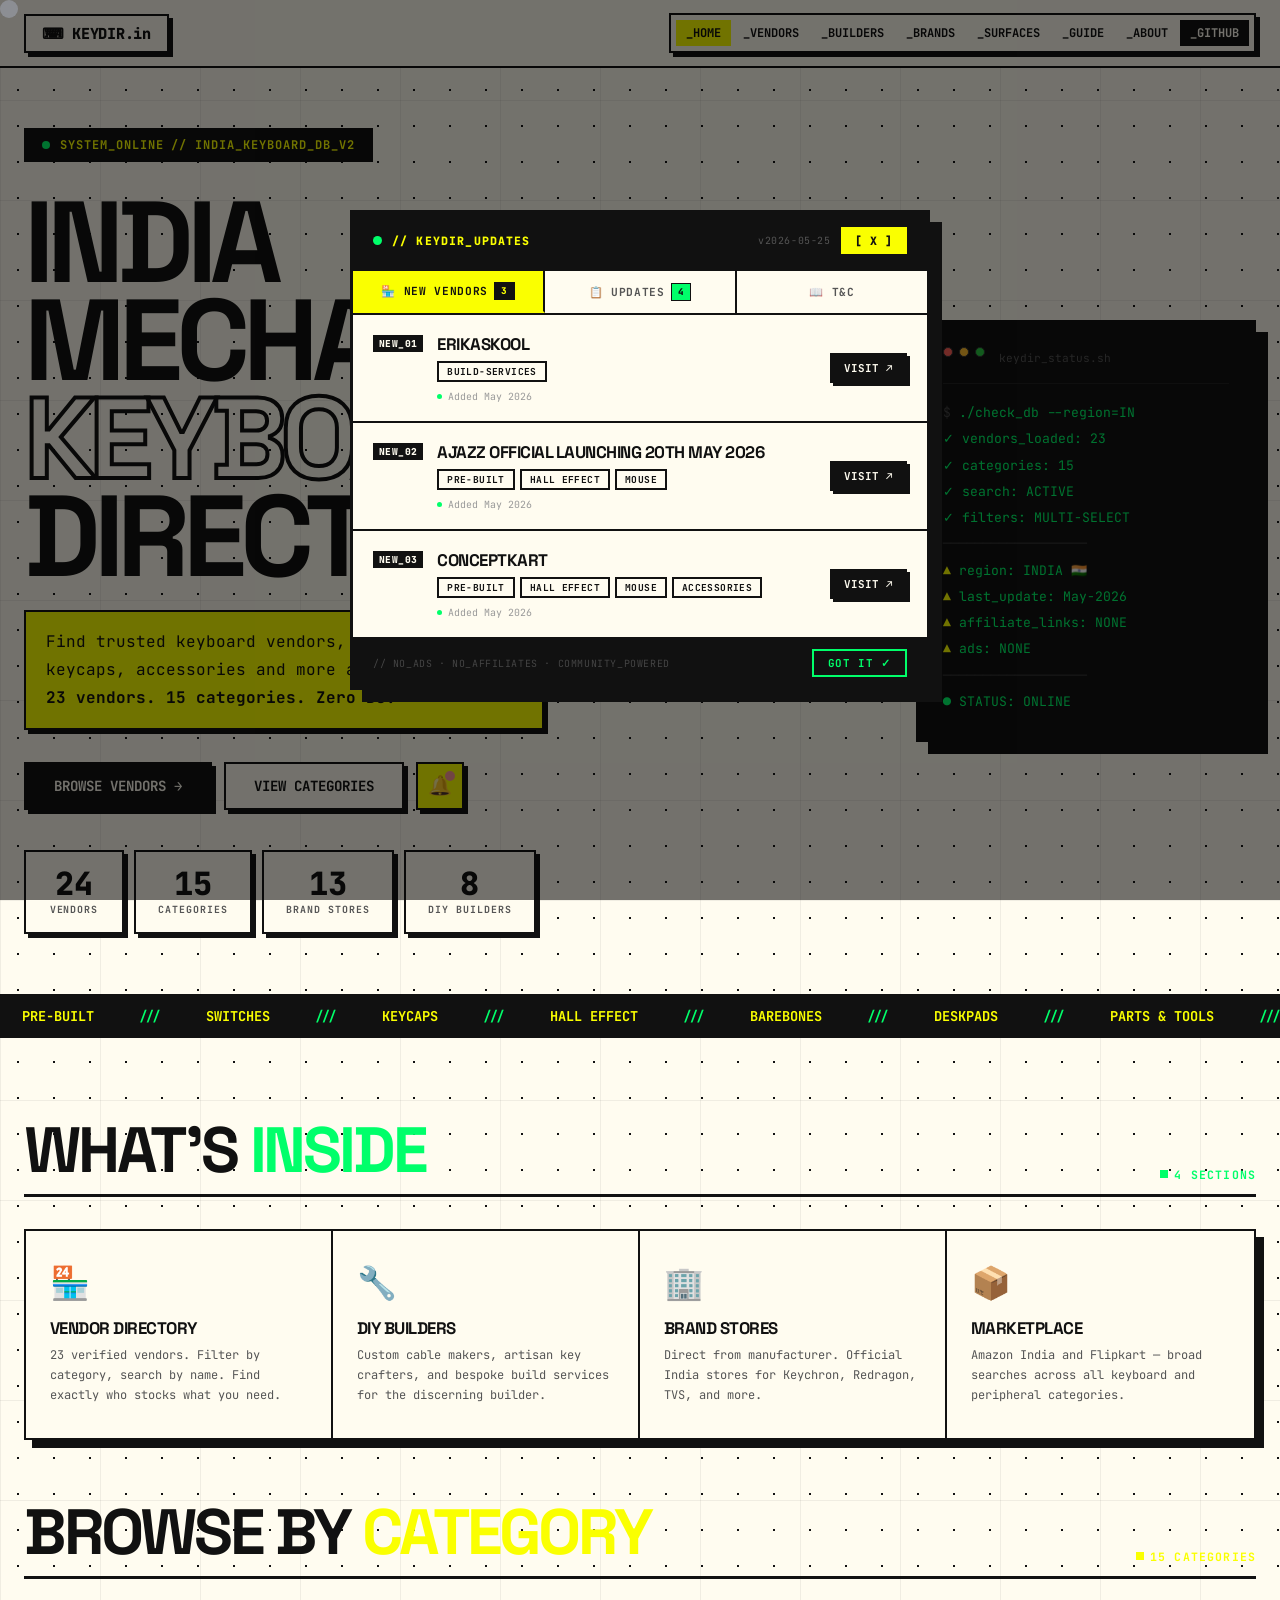
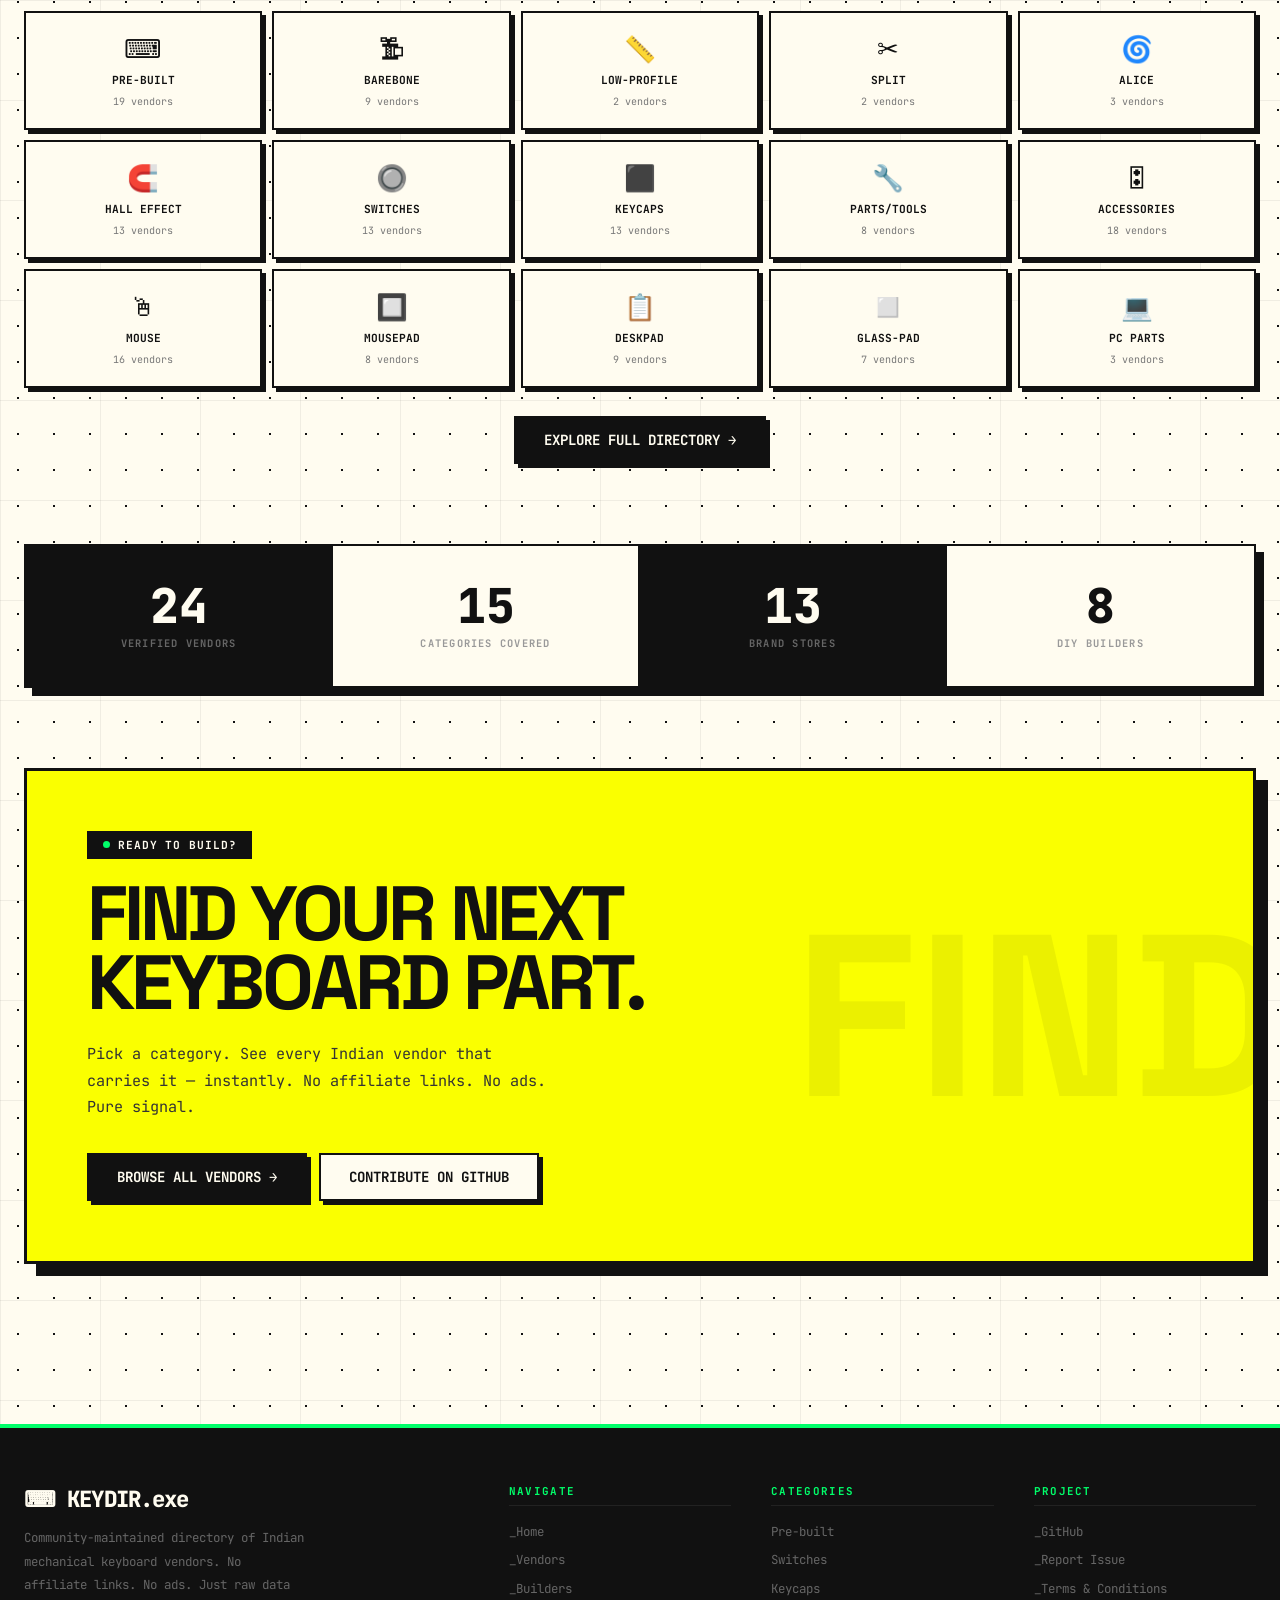
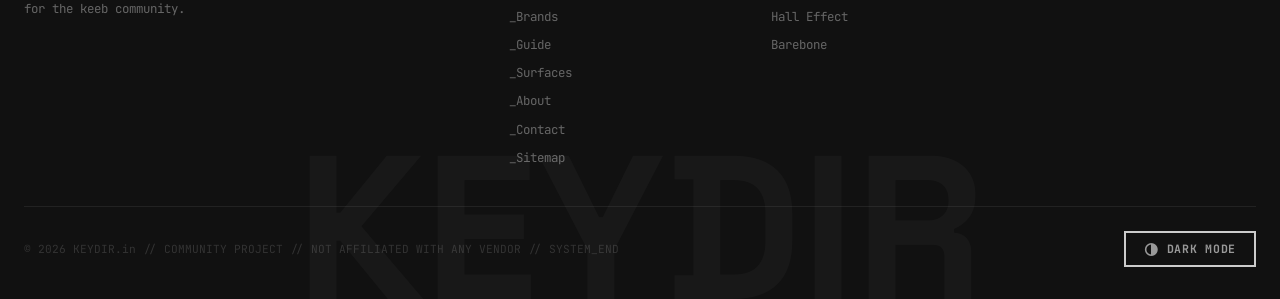
==== index.html @ d7a2a8a7 "CSS FIXES | CONTACT PAGE" ====
<head>

  <!-- Basic Setup -->
  <meta charset="UTF-8">
  <meta name="viewport" content="width=device-width, initial-scale=1.0">

  <title>KEYDIR.in — India Mechanical Keyboard Directory</title>

  <!-- Umami Analytics | popup message-->
  <script defer src="https://cloud.umami.is/script.js" data-website-id="35caf6d4-f14b-4b28-9f07-600b6910a4d3"></script>
  <script src="/assets/js/keydir-popup.js" defer></script>

  <!-- SEO Optimization -->
  <meta name="description"
    content="India’s mechanical keyboard directory. Discover keyboard vendors, custom builders, switches, keycaps, accessories, and group buys across India. Fast. Raw. Community-powered.">

  <meta name="robots" content="index, follow, max-image-preview:large">

  <link rel="canonical" href="https://keydir.in/">

  <!-- Geo Targeting (helps India relevance slightly) -->
  <meta name="geo.region" content="IN">
  <meta name="geo.placename" content="India">

  <!-- Theme color -->
  <meta name="theme-color" content="#000000">

  <!-- Favicon / Branding -->
  <link rel="icon" type="image/png" sizes="32x32" href="/assets/img/favicon-32.png">
  <link rel="icon" type="image/png" sizes="192x192" href="/assets/img/favicon-192.png">
  <link rel="icon" type="image/png" sizes="512x512" href="/assets/img/favicon-512.png">
  <link rel="apple-touch-icon" href="/assets/img/favicon-512.png">

  <!-- Open Graph (Discord / WhatsApp / Reddit embed preview) -->
  <meta property="og:title" content="KEYDIR.in — India Mechanical Keyboard Directory">
  <meta property="og:description"
    content="Discover keyboard vendors, custom builders, switches, keycaps, accessories, and group buys across India.">
  <meta property="og:url" content="https://keydir.in/">
  <meta property="og:type" content="website">
  <meta property="og:site_name" content="KEYDIR.in">
  <meta property="og:locale" content="en_IN">

  <meta property="og:image" content="https://keydir.in/assets/img/Banner.png">
  <meta property="og:image:width" content="1200">
  <meta property="og:image:height" content="630">
  <meta property="og:image:type" content="image/png">
  <meta property="og:image:alt" content="KEYDIR.in — India Mechanical Keyboard Directory Banner">

  <!-- Twitter Large Preview -->
  <meta name="twitter:card" content="summary_large_image">
  <meta name="twitter:title" content="KEYDIR.in — India Mechanical Keyboard Directory">
  <meta name="twitter:description"
    content="Find mechanical keyboard vendors, switches, keycaps, accessories, and builders across India.">
  <meta name="twitter:image" content="https://keydir.in/assets/img/Banner.png">

  <!-- Performance hint -->
  <link rel="preconnect" href="https://fonts.googleapis.com">
  <link rel="preconnect" href="https://fonts.gstatic.com" crossorigin>

  <!-- Organization Schema (Google branding) -->
  <script type="application/ld+json">
{
 "@context": "https://schema.org",
 "@type": "Organization",
 "name": "KEYDIR.in",
 "url": "https://keydir.in",
 "logo": "https://keydir.in/assets/img/favicon-512.png",
 "sameAs": []
}
</script>

  <!-- Website Schema (adds sitelinks search eligibility later) -->
  <script type="application/ld+json">
{
 "@context": "https://schema.org",
 "@type": "WebSite",
 "name": "KEYDIR.in",
 "url": "https://keydir.in",
 "potentialAction": {
   "@type": "SearchAction",
   "target": "https://keydir.in/vendors.html?q={search_term_string}",
   "query-input": "required name=search_term_string"
 }
}
</script>

  <link rel="stylesheet" href="/assets/css/style.css">
  <script src="/assets/js/theme.js"></script>
  <style>
    /* ── Home-specific ── */
    .hero-wrap {
      min-height: 100vh;
      display: flex;
      flex-direction: column;
      justify-content: center;
      padding: var(--nav-h) 24px 0;
      max-width: 1380px;
      margin: 0 auto;
    }

    .hero-grid {
      display: grid;
      grid-template-columns: 1fr 340px;
      align-items: center;
      gap: 60px;
      padding: 60px 0
    }

    .hero-eyebrow {
      display: inline-flex;
      align-items: center;
      gap: 10px;
      background: var(--border);
      color: var(--yellow);
      font-family: var(--f-m);
      font-size: .75rem;
      font-weight: 700;
      padding: 7px 16px;
      border: 2px solid var(--border);
      margin-bottom: 2rem;
      letter-spacing: .08em;
      text-transform: uppercase;
      animation: fade-up .6s ease both;
    }

    .hero-eyebrow .dot {
      width: 8px;
      height: 8px;
      background: var(--green);
      border-radius: 50%;
      flex-shrink: 0;
      animation: blink 1s step-end infinite
    }

    @keyframes fade-up {
      from {
        opacity: 0;
        transform: translateY(20px)
      }

      to {
        opacity: 1;
        transform: none
      }
    }

    .hero-title {
      font-family: var(--f-d);
      font-size: clamp(3.5rem, 9vw, 7.5rem);
      font-weight: 800;
      line-height: .85;
      letter-spacing: -.06em;
      text-transform: uppercase;
      margin-bottom: 1.5rem;
      animation: fade-up .65s .08s ease both;
    }

    .hero-title .outline {
      -webkit-text-stroke: 4px var(--text);
      color: transparent
    }

    .hero-sub {
      font-family: var(--f-m);
      font-size: 1rem;
      line-height: 1.75;
      background: var(--yellow);
      border: 2px solid var(--border);
      padding: 16px 20px;
      box-shadow: var(--sh);
      transform: rotate(.5deg);
      max-width: 520px;
      margin-bottom: 2rem;
      animation: fade-up .65s .16s ease both;
    }

    .hero-actions {
      display: flex;
      flex-wrap: wrap;
      gap: 12px;
      margin-bottom: 2.5rem;
      animation: fade-up .65s .22s ease both
    }

    .hero-stats {
      display: flex;
      gap: 10px;
      flex-wrap: wrap;
      animation: fade-up .65s .28s ease both
    }

    /* Terminal card */
    .terminal {
      background: var(--border);
      border: 3px solid var(--border);
      box-shadow: var(--sh-xl);
      padding: 24px;
      font-family: var(--f-m);
      font-size: .82rem;
      line-height: 2;
      color: var(--green);
    }

    .terminal .t-bar {
      display: flex;
      gap: 6px;
      margin-bottom: 16px;
      padding-bottom: 14px;
      border-bottom: 1px solid #222;
    }

    .terminal .t-dot {
      width: 10px;
      height: 10px;
      border-radius: 50%;
      border: 1px solid #333
    }

    .terminal .t-dot:nth-child(1) {
      background: #FF5F57
    }

    .terminal .t-dot:nth-child(2) {
      background: #FFBD2E
    }

    .terminal .t-dot:nth-child(3) {
      background: #28C840
    }

    .terminal .t-line {
      display: flex;
      gap: 8px
    }

    .terminal .t-prompt {
      color: #444
    }

    .terminal .t-ok {
      color: var(--green)
    }

    .terminal .t-dim {
      color: #333
    }

    .terminal .t-warn {
      color: var(--yellow)
    }

    /* Feature grid */
    .feat-grid {
      display: grid;
      grid-template-columns: repeat(4, 1fr);
      gap: 0;
      border: 2px solid var(--border);
      box-shadow: var(--sh-lg);
      background: var(--surface);
    }

    .feat-item {
      padding: 32px 24px;
      border-right: 2px solid var(--border);
      border-bottom: 2px solid var(--border);
      transition: all .12s;
      cursor: pointer;
      text-decoration: none;
      color: inherit;
      display: block;
    }

    .feat-item:nth-child(4n) {
      border-right: none
    }

    .feat-item:nth-last-child(-n+4) {
      border-bottom: none
    }

    .feat-item:hover {
      transform: translate(3px, 3px);
      box-shadow: -3px -3px 0 #111 inset
    }

    .feat-icon {
      font-size: 2rem;
      margin-bottom: 14px;
      display: block
    }

    .feat-name {
      font-family: var(--f-d);
      font-size: 1.05rem;
      font-weight: 800;
      text-transform: uppercase;
      letter-spacing: -.03em;
      margin-bottom: 6px
    }

    .feat-desc {
      font-family: var(--f-m);
      font-size: .75rem;
      color: var(--text-muted);
      line-height: 1.7
    }

    .feat-item:hover .feat-name {
      text-decoration: underline;
      text-underline-offset: 4px
    }

    /* Category preview */
    .cat-preview-grid {
      display: grid;
      grid-template-columns: repeat(5, 1fr);
      gap: 10px
    }

    .cat-prev-btn {
      background: var(--surface);
      border: 2px solid var(--border);
      padding: 20px 12px;
      box-shadow: var(--sh);
      display: flex;
      flex-direction: column;
      align-items: center;
      gap: 8px;
      text-align: center;
      text-decoration: none;
      color: var(--border);
      transition: all .12s;
    }

    .cat-prev-btn:hover {
      transform: translate(2px, 2px);
      box-shadow: 2px 2px 0 #111
    }

    .cat-prev-btn.yellow:hover {
      background: var(--yellow)
    }

    .cat-prev-btn.green:hover {
      background: var(--green)
    }

    .cat-prev-btn.blue:hover {
      background: var(--blue);
      color: #fff
    }

    .cat-prev-btn.pink:hover {
      background: var(--pink);
      color: #fff
    }

    .cat-prev-btn.orange:hover {
      background: var(--orange);
      color: #fff
    }

    .cat-prev-btn.cyan:hover {
      background: var(--cyan)
    }

    .cat-prev-btn.red:hover {
      background: var(--red);
      color: #fff
    }

    .cat-prev-btn.purple:hover {
      background: var(--purple);
      color: #fff
    }

    .cat-prev-btn.black:hover {
      background: var(--border);
      color: #fff
    }

    .cat-prev-btn.teal:hover {
      background: var(--teal);
      color: #fff
    }

    .cpb-icon {
      font-size: 1.6rem
    }

    .cpb-lbl {
      font-family: var(--f-m);
      font-size: .7rem;
      font-weight: 700;
      text-transform: uppercase
    }

    .cpb-count {
      font-family: var(--f-m);
      font-size: .63rem;
      color: #777
    }

    /* Stats section */
    .stats-row {
      display: grid;
      grid-template-columns: repeat(4, 1fr);
      gap: 0;
      border: 2px solid var(--border);
      box-shadow: var(--sh-lg)
    }

    .stat-item {
      padding: 36px 24px;
      border-right: 2px solid var(--border);
      background: var(--surface);
      text-align: center;
      color: var(--text);
    }

    .stat-item:last-child {
      border-right: none
    }

    .stat-item:nth-child(odd) {
      background: var(--dark-card-bg);
      color: var(--dark-card-text)
    }

    .stat-item:nth-child(odd) .stat-lbl {
      color: var(--dark-card-muted)
    }

    .stat-big {
      font-family: var(--f-m);
      font-size: 3rem;
      font-weight: 800;
      line-height: 1;
      display: block
    }

    .stat-lbl {
      font-family: var(--f-m);
      font-size: .65rem;
      font-weight: 700;
      letter-spacing: .12em;
      text-transform: uppercase;
      color: var(--text-dim);
      margin-top: 6px;
      display: block
    }

    /* CTA section */
    .cta-wrap {
      background: var(--cta-bg);
      border: 3px solid var(--border);
      color: var(--cta-text);
      box-shadow: var(--sh-xl);
      padding: 60px;
      position: relative;
      overflow: hidden;
    }

    .cta-wrap::before {
      content: 'FIND';
      position: absolute;
      right: -2rem;
      top: 50%;
      transform: translateY(-50%);
      font-family: var(--f-d);
      font-size: 18vw;
      font-weight: 800;
      color: rgba(0, 0, 0, .06);
      line-height: 1;
      pointer-events: none;
    }

    @media(max-width:1100px) {
      .feat-grid {
        grid-template-columns: repeat(2, 1fr)
      }

      .feat-item:nth-child(2n) {
        border-right: none
      }
    }

    @media(max-width:860px) {
      .hero-grid {
        grid-template-columns: 1fr;
        gap: 32px
      }

      .terminal {
        display: none
      }

      .stats-row {
        grid-template-columns: repeat(2, 1fr)
      }

      .stat-item:nth-child(2) {
        border-right: none
      }
    }

    @media(max-width:600px) {
      .cat-preview-grid {
        grid-template-columns: repeat(2, 1fr)
      }

      .feat-grid {
        grid-template-columns: 1fr
      }

      .feat-item:nth-child(n) {
        border-right: none
      }

      .hero-wrap {
        padding-left: 16px;
        padding-right: 16px
      }

      .hero-stats {
        gap: 8px
      }

      .stat-box {
        min-width: 80px;
        padding: 12px 14px
      }

      .cta-wrap {
        padding: 32px 20px
      }
    }
  </style>
</head>

<body>
  <div id="cursor"></div>
  <div id="prog"></div>

  <nav class="navbar">
    <a href="/" class="nav-logo">⌨ KEYDIR.in</a>
    <div class="nav-links">
      <a href="/" class="active">_Home</a>
      <a href="/vendors/">_Vendors</a>
      <a href="/builders/">_Builders</a>
      <a href="/brands/">_Brands</a>
      <a href="/surfaces/">_Surfaces</a>
      <a href="/guide/">_Guide</a>
      <a href="/about/">_About</a>
      <a href="https://github.com/SHADOW269/Keydir.in" target="_blank"
        style="background:var(--text);color:var(--bg)">_GitHub</a>
    </div>
    <button class="nav-ham" id="ham"><span></span><span></span><span></span></button>
  </nav>
  <div id="mob-nav">
    <button id="mob-close">[ X ]</button>
    <a href="/">_Home</a>
    <a href="/vendors/">_Vendors</a>
    <a href="/builders/">_Builders</a>
    <a href="/brands/">_Brands</a>
    <a href="/surfaces/">_Surfaces</a>
    <a href="/about/">_About</a>
  </div>

  <!-- HERO -->
  <div class="hero-wrap">
    <div class="hero-grid">
      <div class="hero-left">
        <div class="hero-eyebrow"><span class="dot"></span> SYSTEM_ONLINE // INDIA_KEYBOARD_DB_v2</div>
        <h1 class="hero-title">
          INDIA<br />
          MECHANICAL<br />
          <span class="outline">KEYBOARD</span><br />
          DIRECTORY.
        </h1>
        <p class="hero-sub">
          Find trusted keyboard vendors, switches, keycaps, accessories and more across India.<br />
          <b><span data-stat="vendors">24</span> vendors. 15 categories. Zero BS.</b>
        </p>
        <div class="hero-actions">
          <a href="/vendors/" class="btn-primary">Browse Vendors →</a>
          <a href="#categories" class="btn-secondary">View Categories</a>
          <button id="heroBell" class="hero-bell" title="What's New">
            🔔
            <span class="bell-dot"></span>
          </button>
        </div>
        <div class="hero-stats">
          <div class="stat-box"><span class="stat-num" data-count="24">0</span><span class="stat-label">Vendors</span>
          </div>
          <div class="stat-box"><span class="stat-num" data-count="15">0</span><span
              class="stat-label">Categories</span></div>
          <div class="stat-box"><span class="stat-num" data-count="13">0</span><span class="stat-label">Brand
              Stores</span></div>
          <div class="stat-box"><span class="stat-num" data-count="8">0</span><span class="stat-label">DIY
              Builders</span></div>
        </div>
      </div>
      <div class="hero-right">
        <div class="terminal">
          <div class="t-bar">
            <div class="t-dot"></div>
            <div class="t-dot"></div>
            <div class="t-dot"></div>
            <span style="font-size:.7rem;color:var(--text-muted);margin-left:8px">keydir_status.sh</span>
          </div>
          <div class="t-line"><span class="t-prompt">$</span><span>./check_db --region=IN</span></div>
          <div class="t-line"><span class="t-ok">✓</span><span>vendors_loaded: <span
                data-stat="vendors">24</span></span></div>
          <div class="t-line"><span class="t-ok">✓</span><span>categories: 15</span></div>
          <div class="t-line"><span class="t-ok">✓</span><span>search: ACTIVE</span></div>
          <div class="t-line"><span class="t-ok">✓</span><span>filters: MULTI-SELECT</span></div>
          <div class="t-dim">──────────────────</div>
          <div class="t-line"><span class="t-warn">▲</span><span>region: INDIA 🇮🇳</span></div>
          <div class="t-line"><span class="t-warn">▲</span><span>last_update: May-2026</span></div>
          <div class="t-line"><span class="t-warn">▲</span><span>affiliate_links: NONE</span></div>
          <div class="t-line"><span class="t-warn">▲</span><span>ads: NONE</span></div>
          <div class="t-dim">──────────────────</div>
          <div class="t-line"><span class="t-ok">●</span><span>STATUS: ONLINE</span></div>
        </div>
      </div>
    </div>
  </div>

  <!-- MARQUEE -->
  <div class="marquee-strip">
    <div class="marquee-track">
      <span>PRE-BUILT</span><span class="sep">///</span><span>SWITCHES</span><span
        class="sep">///</span><span>KEYCAPS</span><span class="sep">///</span><span>HALL EFFECT</span><span
        class="sep">///</span><span>BAREBONES</span><span class="sep">///</span><span>DESKPADS</span><span
        class="sep">///</span><span>PARTS &amp; TOOLS</span><span class="sep">///</span><span>MOUSE</span><span
        class="sep">///</span><span>ACCESSORIES</span><span class="sep">///</span><span>PC PARTS</span><span
        class="sep">///</span>
      <span>PRE-BUILT</span><span class="sep">///</span><span>SWITCHES</span><span
        class="sep">///</span><span>KEYCAPS</span><span class="sep">///</span><span>HALL EFFECT</span><span
        class="sep">///</span><span>BAREBONES</span><span class="sep">///</span><span>DESKPADS</span><span
        class="sep">///</span><span>PARTS &amp; TOOLS</span><span class="sep">///</span><span>MOUSE</span><span
        class="sep">///</span><span>ACCESSORIES</span><span class="sep">///</span><span>PC PARTS</span><span
        class="sep">///</span>
    </div>
  </div>

  <!-- WHAT'S INSIDE -->
  <div class="page-body">
    <section style="padding:80px 0 60px">
      <div class="sec-head reveal">
        <h2>WHAT'S <em style="color:var(--green)">INSIDE</em></h2>
        <div class="sec-tag" style="color:var(--green)">4 SECTIONS</div>
      </div>
      <div class="feat-grid reveal" style="transition-delay:.08s">
        <a href="/vendors/" class="feat-item" style="background:var(--surface)">
          <span class="feat-icon">🏪</span>
          <div class="feat-name">Vendor Directory</div>
          <div class="feat-desc"><span data-stat="vendors">19</span> verified vendors. Filter by category, search by
            name. Find exactly who stocks what you need.</div>
        </a>
        <a href="/builders/" class="feat-item" style="background:var(--surface)">
          <span class="feat-icon">🔧</span>
          <div class="feat-name">DIY Builders</div>
          <div class="feat-desc">Custom cable makers, artisan key crafters, and bespoke build services for the
            discerning builder.</div>
        </a>
        <a href="/brands/#All-Brands" class="feat-item" style="background:var(--surface)">
          <span class="feat-icon">🏢</span>
          <div class="feat-name">Brand Stores</div>
          <div class="feat-desc">Direct from manufacturer. Official India stores for Keychron, Redragon, TVS, and more.
          </div>
        </a>
        <a href="/brands/#Marketplace" class="feat-item" style="background:var(--surface)">
          <span class="feat-icon">📦</span>
          <div class="feat-name">Marketplace</div>
          <div class="feat-desc">Amazon India and Flipkart — broad searches across all keyboard and peripheral
            categories.</div>
        </a>
      </div>
    </section>

    <!-- CATEGORY PREVIEW -->
    <section style="padding:0 0 80px" id="categories">
      <div class="sec-head reveal">
        <h2>BROWSE BY <em style="color:var(--yellow)">CATEGORY</em></h2>
        <div class="sec-tag" style="color:var(--yellow)">15 CATEGORIES</div>
      </div>
      <div class="cat-preview-grid reveal" style="transition-delay:.08s" id="catPreview"></div>
      <div style="margin-top:20px;text-align:center">
        <a href="/vendors/" class="btn-primary" style="margin-top:8px">Explore Full Directory →</a>
      </div>
    </section>

    <!-- STATS STRIP -->
    <section style="padding:0 0 80px">
      <div class="stats-row reveal">
        <div class="stat-item">
          <span class="stat-big" data-count="24">0</span>
          <span class="stat-lbl">Verified Vendors</span>
        </div>
        <div class="stat-item">
          <span class="stat-big" data-count="15">0</span>
          <span class="stat-lbl">Categories Covered</span>
        </div>
        <div class="stat-item">
          <span class="stat-big" data-count="13">0</span>
          <span class="stat-lbl">Brand Stores</span>
        </div>
        <div class="stat-item">
          <span class="stat-big" data-count="8">0</span>
          <span class="stat-lbl">DIY Builders</span>
        </div>
      </div>
    </section>

    <!-- CTA -->
    <section style="padding:0 0 80px">
      <div class="cta-wrap reveal">
        <div class="section-tag-label"><span class="dot"></span> READY TO BUILD?</div>
        <h2
          style="font-family:var(--f-d);font-size:clamp(2.5rem,6vw,5rem);font-weight:800;text-transform:uppercase;letter-spacing:-.05em;line-height:.9;margin-bottom:1.5rem">
          Find Your Next<br />Keyboard Part.
        </h2>
        <p
          style="font-family:var(--f-m);font-size:.95rem;max-width:460px;margin-bottom:2rem;line-height:1.75;color:var(--cta-text-muted)">
          Pick a category. See every Indian vendor that carries it — instantly. No affiliate links. No ads. Pure signal.
        </p>
        <div style="display:flex;gap:12px;flex-wrap:wrap">
          <a href="/vendors/" class="btn-primary">Browse All Vendors →</a>
          <a href="https://github.com/SHADOW269/Keydir.in" target="_blank" class="btn-secondary">Contribute on
            GitHub</a>
        </div>
      </div>
    </section>
  </div>

  <!-- FOOTER -->
  <footer>
    <div class="footer-inner">

      <div>
        <div class="f-logo">⌨ KEYDIR.exe</div>
        <div class="f-desc">
          Community-maintained directory of Indian mechanical keyboard vendors.
          No affiliate links. No ads. Just raw data for the keeb community.
        </div>
      </div>

      <div class="f-col">
        <h4>Navigate</h4>
        <ul>
          <li><a href="/">_Home</a></li>
          <li><a href="/vendors/">_Vendors</a></li>
          <li><a href="/builders/">_Builders</a></li>
          <li><a href="/brands/">_Brands</a></li>
          <li><a href="/guide/">_Guide</a></li>
          <li><a href="/surfaces/">_Surfaces</a></li>
          <li><a href="/about/">_About</a></li>
          <li><a href="/contact/">_Contact</a></li>
          <li><a href="https://keydir.in/assets/sitemap.xml" target="_blank">_Sitemap</a></li>
        </ul>
      </div>

      <div class="f-col">
        <h4>Categories</h4>
        <ul>
          <li><a href="/vendors/">Pre-built</a></li>
          <li><a href="/vendors/">Switches</a></li>
          <li><a href="/vendors/">Keycaps</a></li>
          <li><a href="/vendors/">Hall Effect</a></li>
          <li><a href="/vendors/">Barebone</a></li>
        </ul>
      </div>

      <div class="f-col">
        <h4>Project</h4>
        <ul>
          <li>
            <a href="https://github.com/SHADOW269/Keydir.in" target="_blank" rel="noopener">
              _GitHub
            </a>
          </li>
          <li>
            <a href="https://github.com/SHADOW269/Keydir.in/issues" target="_blank" rel="noopener">
              _Report Issue
            </a>
          </li>
          <li><a href="/Terms-and-Conditions/">_Terms & Conditions</a></li>
        </ul>
      </div>

    </div>

    <div class="f-bottom">
      <div class="f-copy">
        © 2026 KEYDIR.in // COMMUNITY PROJECT // NOT AFFILIATED WITH ANY VENDOR // SYSTEM_END
      </div>

      <button class="theme-toggle" onclick="toggleTheme()">
        <span class="tt-icon">◑</span>
        <span class="tt-label">DARK MODE</span>
      </button>
    </div>

    <div class="f-watermark">KEYDIR</div>
  </footer>

  <script src="/assets/js/shared.js"></script>
  <!-- Primary SEO Generates category preview buttons dynamically -->
  <script>
    document.addEventListener("DOMContentLoaded", () => {
      const grid = document.getElementById("catPreview");

      if (grid) {
        CAT_META.forEach(cat => {
          const n = VENDORS.filter(v => v.cats.includes(cat.id)).length;

          const a = document.createElement("a");
          a.href = "/vendors/";
          a.className = `cat-prev-btn ${cat.col}`;
          a.innerHTML = `
        <span class="cpb-icon">${cat.icon}</span>
        <span class="cpb-lbl">${cat.label}</span>
        <span class="cpb-count">${n} vendors</span>
      `;

          grid.appendChild(a);
        });
      }

      /* Bell button */
      document.getElementById("heroBell")?.addEventListener("click", () => {

        /* Allow popup to reopen even if previously dismissed */
        localStorage.removeItem("kd-popup-seen");

        /* Open popup */
        buildKeyDirPopup();
      });
    });
  </script>
</body>

</html>
---- assets/css/style.css ----
/* ════════════════════════════════════════
   KEYDIR — NeoBrutalist Design System v2
   ════════════════════════════════════════ */
@import url('https://fonts.googleapis.com/css2?family=JetBrains+Mono:wght@400;700;800&family=Space+Grotesk:wght@400;700;800&display=swap');

*,*::before,*::after{box-sizing:border-box;margin:0;padding:0}

/* ══════════════════════════════════════════
   LIGHT THEME (default)
══════════════════════════════════════════ */
:root {
  /* Brand palette — never changes */
  --yellow:#FAFF00;
  --green:#00FF6A;
  --blue:#3B82F6;
  --pink:#FF3FA4;
  --orange:#FF6B00;
  --red:#FF2A2A;
  --purple:#A855F7;
  --cyan:#00E5FF;
  --teal:#00B4A0;

  /* Font stacks */
  --f-d:'Space Grotesk',sans-serif;
  --f-m:'JetBrains Mono',monospace;
  --nav-h:68px;

  /* ── Light semantic tokens ── */
  --bg:#FFFCF0;
  --bg-alt:#F5F2E4;
  --surface:#FFFCF0;
  --surface-raised:#FFFFFF;
  --border:#111111;
  --border-subtle:#CCCCCC;
  --text:#111111;
  --text-inv:#FFFCF0;
  --text-muted:#555555;
  --text-dim:#999999;
  --shadow:#111111;
  --sh:4px 4px 0 var(--shadow);
  --sh-lg:8px 8px 0 var(--shadow);
  --sh-xl:12px 12px 0 var(--shadow);
  --dot-bg:#111111;
  --grid-line:rgba(0,0,0,.06);
  --marquee-bg:#111111;
  --marquee-text:#FAFF00;
  --dark-card-bg:#111111;
  --dark-card-text:#FFFCF0;
  --dark-card-muted:#666666;
  --dark-card-border:#222222;
  --cta-bg:#FAFF00;
  --cta-text:#111111;
  --cta-text-muted:#333333;
  --warn-bg:#fff0f0;
  --warn-border:#FF2A2A;
  --warn-text:#FF2A2A;
  --tip-bg:#FAFF00;
  --tip-text:#333333;
  --input-bg:#FFFCF0;
  --input-focus:#FAFF00;
  --skeleton-a:#f0f0f0;
  --skeleton-b:#e0e0e0;
}

/* ══════════════════════════════════════════
   DARK THEME
══════════════════════════════════════════ */
[data-theme="dark"] {
  --bg:#181818;
  --bg-alt:#202020;
  --surface:#222222;
  --surface-raised:#2A2A2A;
  --border:#484848;
  --border-subtle:#333333;
  --text:#F0EDD8;
  --text-inv:#181818;
  --text-muted:#A8A490;
  --text-dim:#666666;
  --shadow:#000000;
  --sh:4px 4px 0 var(--shadow);
  --sh-lg:8px 8px 0 var(--shadow);
  --sh-xl:12px 12px 0 var(--shadow);
  --dot-bg:#333333;
  --grid-line:rgba(255,255,255,.025);
  --marquee-bg:#0D0D0D;
  --marquee-text:#FAFF00;
  --dark-card-bg:#0D0D0D;
  --dark-card-text:#F0EDD8;
  --dark-card-muted:#555555;
  --dark-card-border:#2A2A2A;
  --cta-bg:#252500;
  --cta-text:#FAFF00;
  --cta-text-muted:#A8A490;
  --warn-bg:#2A0000;
  --warn-border:#FF2A2A;
  --warn-text:#FF6666;
  --tip-bg:#2A2800;
  --tip-text:#A8A490;
  --input-bg:#252525;
  --input-focus:#1E1B00;
  --skeleton-a:#2A2A2A;
  --skeleton-b:#333333;
}

/* ══════════════════════════════════════════
   BASE
══════════════════════════════════════════ */
html{scroll-behavior:smooth}

body{
  font-family:var(--f-d);
  background-color:var(--bg);
  background-image:
    radial-gradient(var(--dot-bg) 1.2px,transparent 1.2px),
    linear-gradient(to right,var(--grid-line) 1px,transparent 1px),
    linear-gradient(to bottom,var(--grid-line) 1px,transparent 1px);
  background-size:36px 36px,100px 100px,100px 100px;
  color:var(--text);
  min-height:100vh;
  overflow-x:hidden;
  transition:background-color .25s,color .25s;
}
@media(pointer:fine){*{cursor:none !important;}}
/* ── Custom cursor ── */
#cursor{
  pointer-events:none;position:fixed;z-index:9999;
  width:18px;height:18px;background:white;mix-blend-mode:difference;border-radius:50%;
  opacity:1;
  transition:width .15s,height .15s,border-radius .15s,background .15s,opacity .1s ease;
}
#cursor.off{
  opacity:0;
}
#cursor.big{
  width:30px;height:30px;background:var(--yellow);
  border-radius:50%;border:2px solid var(--border);
}

/* ── Progress bar ── */
#prog{
  position:fixed;top:0;left:0;height:3px;
  background:var(--yellow);border-bottom:1.5px solid var(--border);
  z-index:200;width:0%;transition:width .08s;
}

/* ══════════════════════════════════════════
   NAVBAR
══════════════════════════════════════════ */
.navbar{
  position:fixed;top:0;left:0;right:0;z-index:100;
  height:var(--nav-h);padding:0 24px;
  background:var(--bg);
  border-bottom:2px solid var(--border);
  display:flex;align-items:center;justify-content:space-between;
  gap:12px;
  transition:background .25s,border-color .25s;
}
.nav-logo{
  font-family:var(--f-m);font-weight:800;font-size:.95rem;letter-spacing:-.02em;
  color:var(--text);text-decoration:none;
  background:var(--surface);border:2px solid var(--border);
  padding:7px 16px;box-shadow:var(--sh);
  transition:all .12s;display:flex;align-items:center;gap:8px;white-space:nowrap;flex-shrink:0;
}
.nav-logo:hover{background:var(--yellow);color:#111;transform:translate(2px,2px);box-shadow:2px 2px 0 var(--shadow)}
.nav-links{
  display:flex;gap:2px;
  background:var(--surface);border:2px solid var(--border);
  padding:5px;box-shadow:var(--sh);
  overflow-x:auto;flex-shrink:1;
}
.nav-links a{
  font-family:var(--f-m);font-size:.75rem;font-weight:700;
  color:var(--text);text-decoration:none;padding:5px 10px;
  transition:all .1s;text-transform:uppercase;white-space:nowrap;
}
.nav-links a:hover{background:var(--text);color:var(--bg)}
.nav-links a.active{background:var(--yellow);color:#111}
.nav-ham{
  display:none;background:var(--surface);border:2px solid var(--border);
  padding:8px 10px;box-shadow:var(--sh);cursor:pointer;
  flex-direction:column;gap:4px;flex-shrink:0;
}
.nav-ham span{display:block;width:20px;height:2px;background:var(--text);transition:all .25s}
.nav-ham.open span:nth-child(1){transform:translateY(6px) rotate(45deg)}
.nav-ham.open span:nth-child(2){opacity:0}
.nav-ham.open span:nth-child(3){transform:translateY(-6px) rotate(-45deg)}

/* ── Mobile menu ── */
#mob-nav{
  display:none;position:fixed;inset:0;z-index:90;
  background:var(--yellow);
  flex-direction:column;align-items:center;justify-content:center;gap:2rem;
}
#mob-nav.open{display:flex;animation:slide-in .3s ease}
@keyframes slide-in{from{transform:translateY(-100%);opacity:0}to{transform:none;opacity:1}}
#mob-nav a{
  font-family:var(--f-m);font-size:clamp(1.4rem,5vw,2rem);font-weight:800;
  color:#111;text-decoration:none;
  border-bottom:3px solid #111;padding-bottom:4px;
  transition:all .15s;
}
#mob-nav a:hover{padding-left:12px}
#mob-close{
  position:absolute;top:16px;right:20px;
  background:#111;color:var(--yellow);
  border:2px solid #111;padding:7px 16px;
  font-family:var(--f-m);font-weight:800;font-size:.85rem;cursor:pointer;
}

/* ══════════════════════════════════════════
   MARQUEE
══════════════════════════════════════════ */
.marquee-strip{
  background:var(--marquee-bg);
  border-top:3px solid var(--border);border-bottom:3px solid var(--border);
  padding:10px 0;overflow:hidden;position:relative;z-index:2;
}
.marquee-track{display:flex;animation:march 28s linear infinite;width:max-content}
.marquee-track span{
  font-family:var(--f-m);font-size:.85rem;font-weight:700;
  color:var(--marquee-text);white-space:nowrap;padding:0 22px;
}
.marquee-track span.sep{color:var(--green)}
.marquee-strip:hover .marquee-track{animation-play-state:paused}
@keyframes march{0%{transform:translateX(0)}100%{transform:translateX(-50%)}}

/* ══════════════════════════════════════════
   LAYOUT
══════════════════════════════════════════ */
.page-body{max-width:1380px;margin:0 auto;padding:0 24px 80px}

.sec-head{
  display:flex;align-items:flex-end;justify-content:space-between;
  border-bottom:3px solid var(--border);padding-bottom:12px;margin-bottom:2rem;
  flex-wrap:wrap;gap:12px;
}
.sec-head h2{
  font-family:var(--f-d);font-size:clamp(2rem,5vw,4rem);
  font-weight:800;text-transform:uppercase;letter-spacing:-.05em;line-height:1;
}
.sec-head h2 em{font-style:normal}
.sec-tag{
  font-family:var(--f-m);font-size:.72rem;font-weight:700;
  letter-spacing:.1em;display:flex;align-items:center;gap:6px;
}
.sec-tag::before{
  content:'';display:block;width:8px;height:8px;
  background:currentColor;animation:blink 1.2s step-end infinite;
}
@keyframes blink{50%{opacity:0}}

.section-tag-label{
  display:inline-flex;align-items:center;gap:8px;
  background:var(--text);color:var(--bg);
  font-family:var(--f-m);font-size:.7rem;font-weight:700;
  padding:5px 14px;border:2px solid var(--border);margin-bottom:1.25rem;
  letter-spacing:.08em;text-transform:uppercase;
}
.section-tag-label .dot{
  width:7px;height:7px;background:var(--green);
  display:inline-block;border-radius:50%;animation:blink 1s step-end infinite;
}
@keyframes fade-up{from{opacity:0;transform:translateY(20px)}to{opacity:1;transform:none}}

/* ══════════════════════════════════════════
   BUTTONS
══════════════════════════════════════════ */
.btn-primary{
  display:inline-flex;align-items:center;gap:8px;
  padding:13px 28px;border:2px solid var(--border);
  background:var(--text);color:var(--bg);
  font-family:var(--f-m);font-size:.88rem;font-weight:700;
  text-decoration:none;text-transform:uppercase;
  box-shadow:var(--sh);transition:all .12s;cursor:pointer;
}
.btn-primary:hover{background:var(--yellow);color:#111;transform:translate(2px,2px);box-shadow:2px 2px 0 var(--shadow)}
.btn-secondary{
  display:inline-flex;align-items:center;gap:8px;
  padding:13px 28px;border:2px solid var(--border);
  background:var(--surface);color:var(--text);
  font-family:var(--f-m);font-size:.88rem;font-weight:700;
  text-decoration:none;text-transform:uppercase;
  box-shadow:var(--sh);transition:all .12s;cursor:pointer;
}
.btn-secondary:hover{background:var(--green);color:#111;transform:translate(2px,2px);box-shadow:2px 2px 0 var(--shadow)}
.btn-visit{
  display:inline-flex;align-items:center;gap:5px;
  padding:8px 16px;border:2px solid var(--border);
  background:var(--text);color:var(--bg);
  font-family:var(--f-m);font-size:.75rem;font-weight:700;
  text-decoration:none;text-transform:uppercase;
  box-shadow:3px 3px 0 var(--shadow);transition:all .12s;white-space:nowrap;
}
.btn-visit:hover{background:var(--yellow);color:#111;box-shadow:1px 1px 0 var(--shadow);transform:translate(2px,2px)}
.btn-visit svg{width:10px;height:10px;flex-shrink:0}

/* Hero notification bell */
.hero-bell{
  position:relative;
  width:48px;
  height:48px;
  border:2px solid var(--border);
  background:var(--yellow);
  color:#000000;
  cursor:pointer;
  font-size:1.2rem;
  display:flex;
  align-items:center;
  justify-content:center;
  box-shadow:var(--sh);
  transition:all .12s;
}

.hero-bell:hover{
  transform:translate(2px,2px);
  box-shadow:2px 2px 0 var(--shadow);
}

.bell-dot{
  position:absolute;
  top:7px;
  right:7px;
  width:10px;
  height:10px;
  background:#fc9898;
  border-radius:50%;
  animation:bellPulse 1.5s infinite;
}

@keyframes bellPulse{
  0%{transform:scale(1);}
  50%{transform:scale(1.3);}
  100%{transform:scale(1);}
}
/* ══════════════════════════════════════════
   CARDS
══════════════════════════════════════════ */
.neo-card{
  background:var(--surface);border:2px solid var(--border);
  box-shadow:var(--sh);transition:transform .12s,box-shadow .12s,background .25s;
}
.neo-card:hover{transform:translate(3px,3px);box-shadow:1px 1px 0 var(--shadow)}
.neo-card-dark{
  background:var(--dark-card-bg);border:2px solid var(--border);
  box-shadow:var(--sh);color:var(--dark-card-text);
}

/* ══════════════════════════════════════════
   BADGES
══════════════════════════════════════════ */
.badge{
  display:inline-block;font-family:var(--f-m);font-size:.65rem;font-weight:700;
  padding:3px 9px;border:2px solid var(--border);
  text-transform:uppercase;letter-spacing:.04em;
}
.b-yellow{background:var(--yellow);color:#111}
.b-green{background:var(--green);color:#111}
.b-blue{background:var(--blue);color:#fff}
.b-pink{background:var(--pink);color:#fff}
.b-orange{background:var(--orange);color:#fff}
.b-cyan{background:var(--cyan);color:#111}
.b-red{background:var(--red);color:#fff}
.b-purple{background:var(--purple);color:#fff}
.b-black{background:var(--text);color:var(--bg)}
.b-teal{background:var(--teal);color:#fff}
.b-gray{background:#888;color:#fff}
.b-white{background:var(--bg-alt);color:var(--text)}

/* ══════════════════════════════════════════
   REVEAL ANIMATIONS
══════════════════════════════════════════ */
.reveal{opacity:0;transform:translateY(28px);transition:opacity .55s,transform .55s}
.reveal.in{opacity:1;transform:none}

/* ══════════════════════════════════════════
   THEME TOGGLE BUTTON
══════════════════════════════════════════ */
.theme-toggle{
  display:inline-flex;align-items:center;gap:8px;
  padding:8px 18px;background:transparent;
  border:2px solid var(--border-subtle);
  color:var(--text-dim);cursor:pointer;
  font-family:var(--f-m);font-size:.72rem;font-weight:700;
  text-transform:uppercase;letter-spacing:.06em;
  transition:all .15s;
}
.theme-toggle:hover{border-color:var(--yellow);color:var(--yellow);background:rgba(250,255,0,.08)}
.theme-toggle .tt-icon{font-size:1rem;line-height:1;flex-shrink:0}
.theme-toggle .tt-label{display:none}
@media(min-width:480px){.theme-toggle .tt-label{display:inline}}

/* ══════════════════════════════════════════
   FOOTER
══════════════════════════════════════════ */
footer{
  background:var(--dark-card-bg);color:var(--dark-card-text);
  border-top:4px solid var(--green);
  padding:3.5rem 24px 2rem;position:relative;overflow:hidden;
  transition:background .25s;
}
.footer-inner{
  max-width:1380px;margin:0 auto;
  display:grid;grid-template-columns:2fr 1fr 1fr 1fr;gap:2.5rem;
  margin-bottom:2rem;
}
.f-logo{font-family:var(--f-m);font-size:1.4rem;font-weight:800;margin-bottom:.75rem;letter-spacing:-.04em}
.f-desc{font-family:var(--f-m);font-size:.78rem;color:var(--dark-card-muted);line-height:1.9;max-width:280px}
.f-col h4{
  font-family:var(--f-m);font-size:.68rem;font-weight:700;
  letter-spacing:.12em;text-transform:uppercase;
  color:var(--green);margin-bottom:.9rem;
  border-bottom:1px solid var(--dark-card-border);padding-bottom:7px;
}
.f-col ul{list-style:none}
.f-col li{margin-bottom:.45rem}
.f-col a{font-family:var(--f-m);font-size:.78rem;color:var(--dark-card-muted);text-decoration:none;transition:color .15s}
.f-col a:hover{color:var(--green)}
.f-bottom{
  max-width:1380px;margin:0 auto;
  padding-top:1.5rem;border-top:1px solid var(--dark-card-border);
  display:flex;align-items:center;justify-content:space-between;
  flex-wrap:wrap;gap:12px;
}
.f-copy{font-family:var(--f-m);font-size:.7rem;color:#333}
[data-theme="dark"] .f-copy{color:#444}
.f-watermark{
  position:absolute;bottom:-2rem;left:0;right:0;text-align:center;
  font-family:var(--f-d);font-size:16vw;font-weight:800;
  color:rgba(255,255,255,.03);line-height:1;pointer-events:none;user-select:none;
}

/* ══════════════════════════════════════════
   SHARED HERO
══════════════════════════════════════════ */
.page-hero{padding:calc(var(--nav-h) + 60px) 24px 60px;max-width:1380px;margin:0 auto}
.page-hero-title{
  font-family:var(--f-d);font-size:clamp(3rem,8vw,6.5rem);
  font-weight:800;line-height:.88;letter-spacing:-.06em;
  text-transform:uppercase;margin-bottom:1.25rem;
}
.page-hero-title .outline{-webkit-text-stroke:3px var(--border);color:transparent}
.page-hero-sub{
  font-family:var(--f-m);font-size:.95rem;line-height:1.75;
  max-width:500px;background:var(--yellow);border:2px solid var(--border);
  padding:14px 18px;box-shadow:var(--sh);transform:rotate(.4deg);
  display:inline-block;margin-bottom:2rem;color:#111;
}

/* ── Stat box ── */
.stat-box{
  background:var(--surface);border:2px solid var(--border);
  padding:16px 22px;box-shadow:var(--sh);text-align:center;min-width:100px;
}
.stat-num{font-family:var(--f-m);font-size:2rem;font-weight:800;line-height:1;display:block;color:var(--text)}
.stat-label{font-family:var(--f-m);font-size:.62rem;font-weight:700;letter-spacing:.1em;text-transform:uppercase;color:var(--text-muted);margin-top:3px;display:block}

/* ══════════════════════════════════════════
   DARK MODE — INLINE STYLE OVERRIDES
   These fix hardcoded color values in HTML
══════════════════════════════════════════ */

/* Hero outlines */
[data-theme="dark"] .about-title .outline,
[data-theme="dark"] .br-title .outline,
[data-theme="dark"] .b-title .outline,
[data-theme="dark"] .g-title .outline,
[data-theme="dark"] .v-hero-title .outline,
[data-theme="dark"] .hero-title .outline{
  -webkit-text-stroke:3px var(--text);
  color:transparent;
}

/* Yellow sub boxes always stay yellow with dark text */
[data-theme="dark"] .about-sub,
[data-theme="dark"] .v-hero-sub,
[data-theme="dark"] .br-sub,
[data-theme="dark"] .b-sub,
[data-theme="dark"] .g-sub,
[data-theme="dark"] .hero-sub{color:#111 !important}

/* ── Vendor card (vendors.html) ── */
[data-theme="dark"] .vcard{background:var(--surface);border-color:var(--border);color:var(--text)}

/* ── Cat buttons (vendors.html) ── */
[data-theme="dark"] .cat-btn{background:var(--surface);border-color:var(--border);color:var(--text)}
[data-theme="dark"] .cat-ico{background:rgba(255,255,255,.04);border-color:var(--border)}
[data-theme="dark"] .cat-ct{color:var(--text-dim)}
[data-theme="dark"] .filter-bar{background:var(--dark-card-bg);border-color:#333}

/* ── Search input (vendors.html) ── */
[data-theme="dark"] .search-wrap input{background:var(--input-bg);border-color:var(--border);color:var(--text)}
[data-theme="dark"] .search-wrap input::placeholder{color:var(--text-dim)}
[data-theme="dark"] .search-wrap input:focus{background:var(--input-focus)}

/* ── Terminal (index.html) ── */
[data-theme="dark"] .terminal{background:#0D0D0D;border-color:#333}
[data-theme="dark"] .terminal .t-dim{color:#1a1a1a}

/* ── Feat grid (index.html) ── */
[data-theme="dark"] .feat-grid{background:var(--surface);border-color:var(--border)}
[data-theme="dark"] .feat-item{background:var(--surface) !important;color:var(--text);border-color:var(--border)}
[data-theme="dark"] .feat-item:hover{background:var(--surface-raised) !important}
[data-theme="dark"] .feat-desc{color:var(--text-muted)}
[data-theme="dark"] .feat-item:hover .feat-name{text-decoration:underline}

/* ── Cat preview (index.html) ── */
[data-theme="dark"] .cat-prev-btn{background:var(--surface);border-color:var(--border);color:var(--text)}
[data-theme="dark"] .cpb-count{color:var(--text-dim)}

/* ── Stats row (index.html) ── */
[data-theme="dark"] .stats-row{border-color:var(--border)}
[data-theme="dark"] .stat-item{background:var(--surface);border-color:var(--border);color:var(--text)}
[data-theme="dark"] .stat-item:nth-child(odd){background:var(--dark-card-bg);color:var(--dark-card-text)}
[data-theme="dark"] .stat-item:nth-child(odd) .stat-lbl{color:var(--dark-card-muted)}
[data-theme="dark"] .stat-big{color:inherit}

/* ── CTA wrap (index.html) ── */
[data-theme="dark"] .cta-wrap{
  background:var(--yellow) !important;
  border-color:#111 !important;
}
[data-theme="dark"] .cta-wrap h2{color:#111 !important}
[data-theme="dark"] .cta-wrap p{color:#333 !important}
[data-theme="dark"] .cta-wrap .section-tag-label{background:#111;color:var(--yellow)}
[data-theme="dark"] .cta-wrap .btn-primary{background:#111;color:var(--yellow) !important;border-color:#111}
[data-theme="dark"] .cta-wrap .btn-secondary{background:transparent !important;color:#111 !important;border-color:#111 !important;box-shadow:4px 4px 0 #111 !important}

/* ── Brand cards (brands.html) ── */
[data-theme="dark"] .brand-card{background:var(--surface);border-color:var(--border)}
[data-theme="dark"] .brand-card-foot{background:rgba(255,255,255,.03);border-color:var(--border)}
[data-theme="dark"] .brand-spec{color:var(--text-muted)}
[data-theme="dark"] .brand-number{color:var(--text-dim)}
[data-theme="dark"] .stat-strip{background:var(--surface);border-color:var(--border)}
[data-theme="dark"] .ss-item{border-color:var(--border)}
[data-theme="dark"] .ss-item:nth-child(even){background:var(--dark-card-bg) !important}
[data-theme="dark"] .ss-num{color:inherit}
[data-theme="dark"] .ss-lbl{color:var(--dark-card-muted)}
[data-theme="dark"] .disclaimer{background:var(--dark-card-bg);border-color:#333}
[data-theme="dark"] .disc-text{color:var(--dark-card-muted)}
[data-theme="dark"] .disc-text strong{color:var(--green)}

/* ── Marketplace cards (brands.html) ── */
[data-theme="dark"] #marketplaceGrid a{border-color:var(--border)}

/* ── Builder cards (builders.html) ── */
[data-theme="dark"] .builder-card{background:var(--surface);border-color:var(--border)}
[data-theme="dark"] .builder-card-bot{background:rgba(255,255,255,.03);border-color:var(--border)}
[data-theme="dark"] .builder-desc{color:var(--text-muted)}
[data-theme="dark"] .info-box{background:var(--dark-card-bg);border-color:#333}
[data-theme="dark"] .info-box p{color:var(--dark-card-muted)}
[data-theme="dark"] .info-box strong{color:var(--green)}
[data-theme="dark"] .info-box a{color:var(--green)}
[data-theme="dark"] .feature-strip{background:var(--surface);border-color:var(--border)}
[data-theme="dark"] .feature-strip-item{border-color:var(--border)}
[data-theme="dark"] .fs-desc{color:var(--text-muted)}
[data-theme="dark"] .fs-title{color:var(--text)}

/* ── Guide (guide.html) ── */
[data-theme="dark"] .toc{background:var(--dark-card-bg);border-color:#333}
[data-theme="dark"] .toc-item{border-color:#222;color:var(--green)}
[data-theme="dark"] .toc-item:hover{background:var(--green);color:#111;border-color:var(--green)}
[data-theme="dark"] .toc-n{color:#444}
[data-theme="dark"] .quickstart{background:var(--dark-card-bg);border-color:#333}
[data-theme="dark"] .qs-title{color:var(--dark-card-text)}
[data-theme="dark"] .qs-sub{color:var(--dark-card-muted)}
[data-theme="dark"] .qs-step{border-color:#333;color:var(--text-muted)}
[data-theme="dark"] .qs-step.qs-highlight{background:var(--yellow);color:#111;border-color:var(--yellow)}
[data-theme="dark"] .qs-step.qs-green{background:var(--green);color:#111;border-color:var(--green)}
[data-theme="dark"] .qs-arrow{color:#444}
[data-theme="dark"] .type-card{background:var(--surface);border-color:var(--border)}
[data-theme="dark"] .type-desc{color:var(--text-muted)}
[data-theme="dark"] .type-name{color:var(--text)}
[data-theme="dark"] .guide-section{border-color:var(--border)}
[data-theme="dark"] .gs-header{background:var(--surface)}
[data-theme="dark"] .gs-header:hover{background:var(--surface-raised)}
[data-theme="dark"] .gs-title{color:var(--text)}
[data-theme="dark"] .gs-num{color:var(--text-dim)}
[data-theme="dark"] .gs-chevron{color:var(--text-dim)}
[data-theme="dark"] .gs-body{background:var(--bg)}
[data-theme="dark"] .gs-desc{color:var(--text-muted)}
[data-theme="dark"] .gs-desc strong{color:var(--text)}
[data-theme="dark"] .gs-desc a{color:var(--text)}
[data-theme="dark"] .step{background:var(--surface);border-color:var(--border);box-shadow:3px 3px 0 var(--shadow)}
[data-theme="dark"] .step-n{background:var(--text);color:var(--bg)}
[data-theme="dark"] .step-text{color:var(--text-muted)}
[data-theme="dark"] .step-text strong{color:var(--text)}
[data-theme="dark"] .pro-tip{background:var(--tip-bg);border-color:var(--border)}
[data-theme="dark"] .pt-text{color:var(--tip-text)}
[data-theme="dark"] .pt-text strong{color:var(--text)}
[data-theme="dark"] .warn-box{background:var(--warn-bg);border-color:var(--warn-border)}
[data-theme="dark"] .wt-text{color:var(--warn-text)}
[data-theme="dark"] .wt-text strong{color:var(--warn-text)}
[data-theme="dark"] .tool-pill{background:var(--surface);border-color:var(--border);color:var(--text)}
[data-theme="dark"] .glos-card{background:var(--surface);border-color:var(--border);box-shadow:3px 3px 0 var(--shadow)}
[data-theme="dark"] .glos-term{color:var(--text)}
[data-theme="dark"] .glos-def{color:var(--text-muted)}
[data-theme="dark"] .practice-card{background:var(--surface);border-color:var(--border);color:var(--text)}
[data-theme="dark"] .practice-card:hover{background:#2A2800;color:var(--yellow)}
[data-theme="dark"] .practice-desc{color:var(--text-muted)}
[data-theme="dark"] .practice-card:hover .practice-desc{color:var(--text-muted)}
[data-theme="dark"] .community-card{border-color:var(--border)}

/* ── About (about.html) ── */
[data-theme="dark"] .repo-card{background:#0D0D0D;border-color:#333}
[data-theme="dark"] .repo-card-desc{color:#555}
[data-theme="dark"] .repo-card-icon{border-color:#333;background:rgba(255,255,255,.04)}
[data-theme="dark"] .contributor-card{background:var(--surface);border-color:var(--border);color:var(--text)}
[data-theme="dark"] .contributor-card:hover{background:#2A2800}
[data-theme="dark"] .contributor-name{color:var(--text)}
[data-theme="dark"] .contributor-commits{color:var(--text-dim)}
[data-theme="dark"] .contrib-skeleton{background:var(--surface);border-color:var(--border)}
[data-theme="dark"] .skel-avatar{
  background:linear-gradient(90deg,#2A2A2A 25%,#333 50%,#2A2A2A 75%);
  background-size:200% 100%;border-color:#333;
}
[data-theme="dark"] .skel-line{
  background:linear-gradient(90deg,#2A2A2A 25%,#333 50%,#2A2A2A 75%);
  background-size:200% 100%;
}
[data-theme="dark"] .info-card{background:#0D0D0D;border-color:#333}
[data-theme="dark"] .info-list li{border-color:#1A1A1A;color:#666}

/* ── Vendors sidebar ── */
[data-theme="dark"] .sidebar-card{background:#0D0D0D;border-color:#333;color:var(--green)}
[data-theme="dark"] .sidebar-card .s-line{color:var(--green)}
[data-theme="dark"] .sidebar-card .s-dim{color:#1a1a1a}
[data-theme="dark"] .sidebar-card .s-warn{color:var(--yellow)}
[data-theme="dark"] .sidebar-card a{color:var(--green)}

/* ══════════════════════════════════════════
   RESPONSIVE
══════════════════════════════════════════ */
@media(max-width:1100px){
  .footer-inner{grid-template-columns:1fr 1fr;gap:2rem}
}
@media(max-width:900px){
  .nav-links{display:none}
  .nav-ham{display:flex}
}
@media(max-width:600px){
  .footer-inner{grid-template-columns:1fr}
  .page-body{padding:0 16px 60px}
  .f-bottom{flex-direction:column;align-items:flex-start;gap:10px}
  .section-tag-label{font-size:.62rem;padding:4px 10px}
}
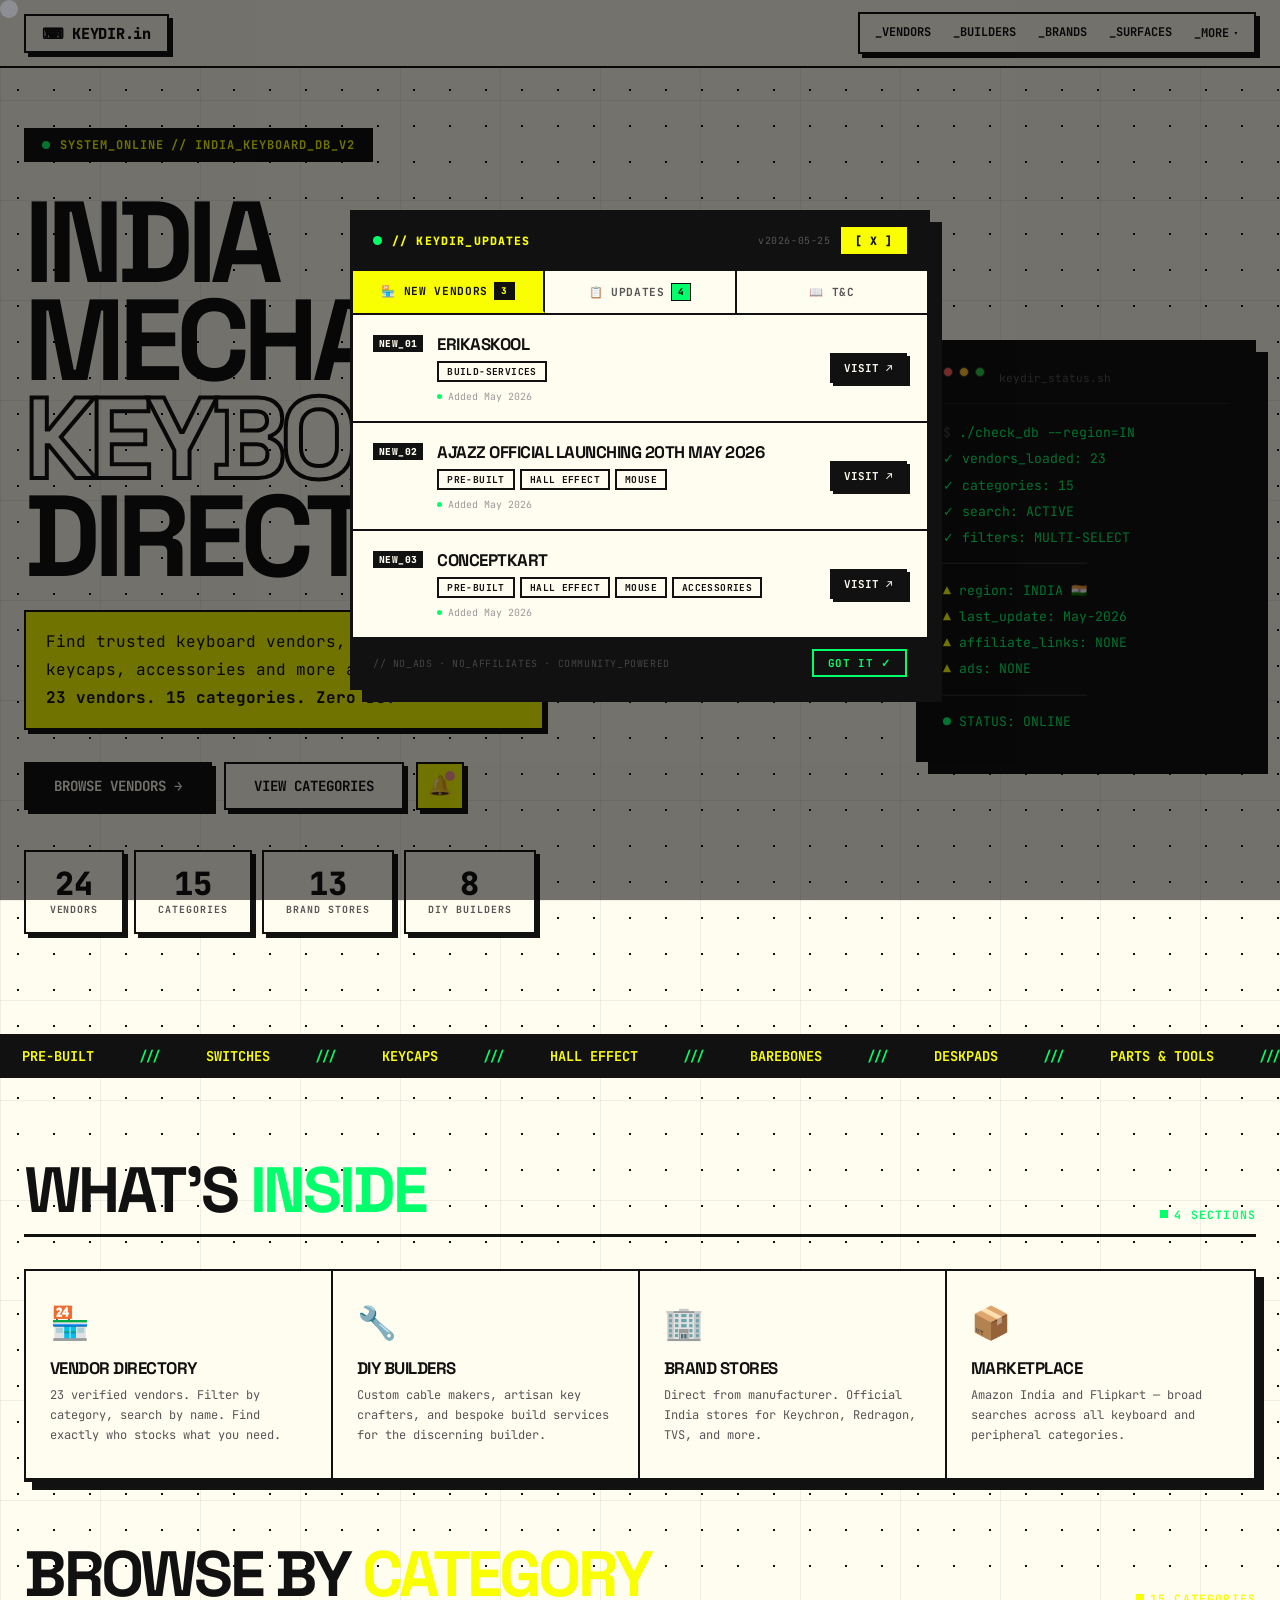
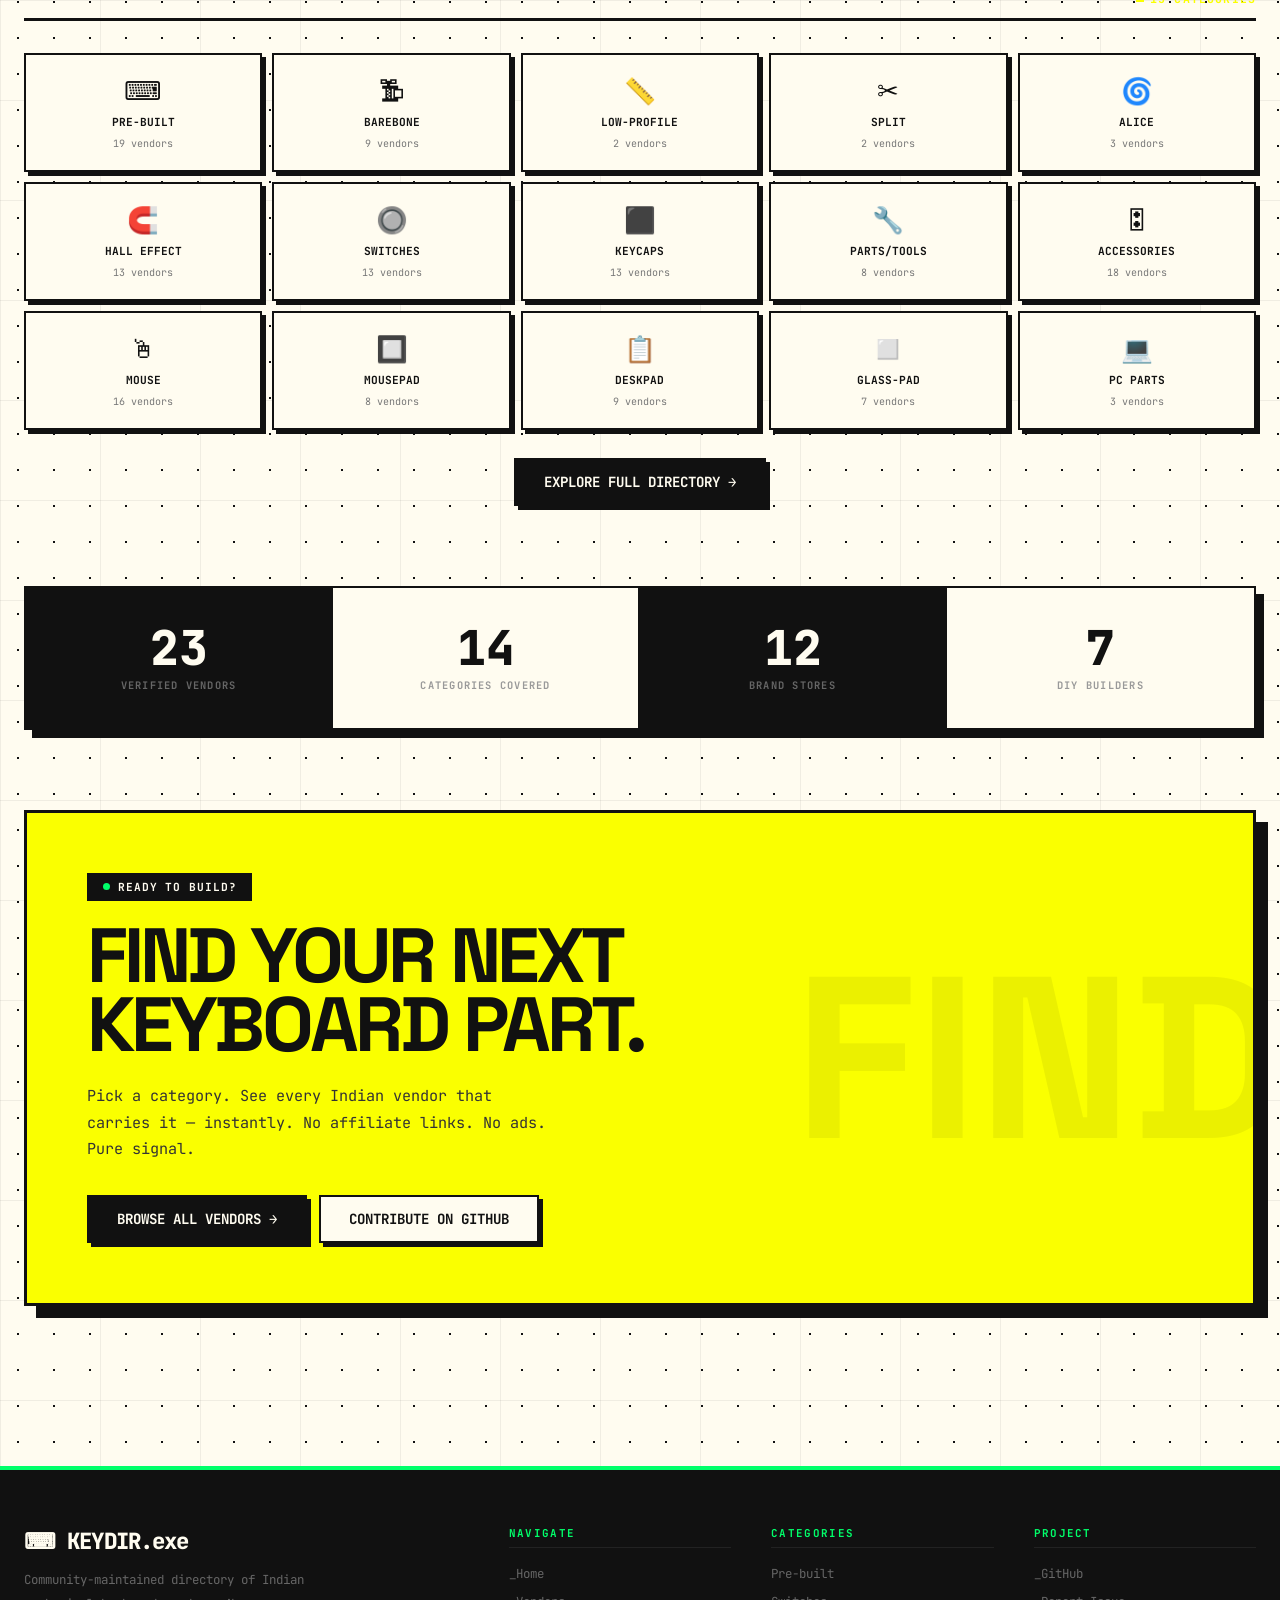
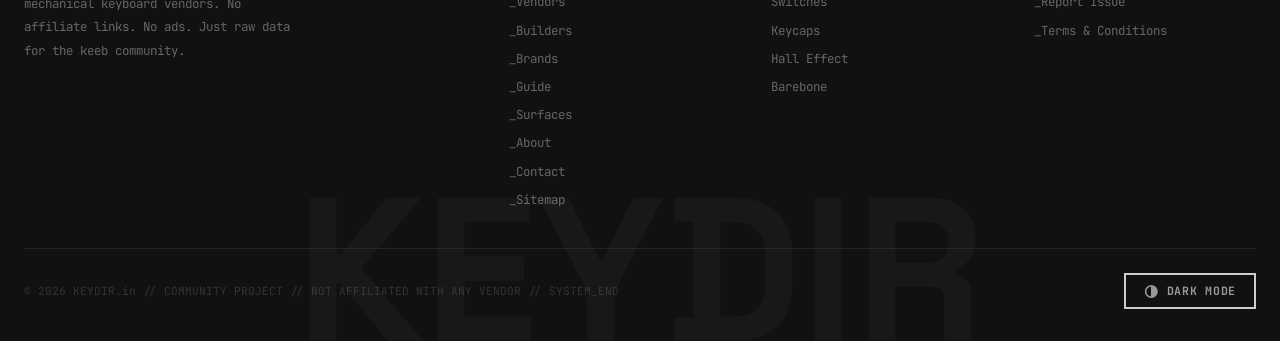
==== commit d6fb7b0c: "CONTACT FORM | NAV BAR" ====
--- a/index.html
+++ b/index.html
@@ -1,16 +1,13 @@
 <head>
 
-  <!-- Basic Setup -->
   <meta charset="UTF-8">
   <meta name="viewport" content="width=device-width, initial-scale=1.0">
 
   <title>KEYDIR.in — India Mechanical Keyboard Directory</title>
 
-  <!-- Umami Analytics | popup message-->
   <script defer src="https://cloud.umami.is/script.js" data-website-id="35caf6d4-f14b-4b28-9f07-600b6910a4d3"></script>
   <script src="/assets/js/keydir-popup.js" defer></script>
 
-  <!-- SEO Optimization -->
   <meta name="description"
     content="India’s mechanical keyboard directory. Discover keyboard vendors, custom builders, switches, keycaps, accessories, and group buys across India. Fast. Raw. Community-powered.">
 
@@ -18,20 +15,16 @@
 
   <link rel="canonical" href="https://keydir.in/">
 
-  <!-- Geo Targeting (helps India relevance slightly) -->
   <meta name="geo.region" content="IN">
   <meta name="geo.placename" content="India">
 
-  <!-- Theme color -->
   <meta name="theme-color" content="#000000">
 
-  <!-- Favicon / Branding -->
   <link rel="icon" type="image/png" sizes="32x32" href="/assets/img/favicon-32.png">
   <link rel="icon" type="image/png" sizes="192x192" href="/assets/img/favicon-192.png">
   <link rel="icon" type="image/png" sizes="512x512" href="/assets/img/favicon-512.png">
   <link rel="apple-touch-icon" href="/assets/img/favicon-512.png">
 
-  <!-- Open Graph (Discord / WhatsApp / Reddit embed preview) -->
   <meta property="og:title" content="KEYDIR.in — India Mechanical Keyboard Directory">
   <meta property="og:description"
     content="Discover keyboard vendors, custom builders, switches, keycaps, accessories, and group buys across India.">
@@ -46,18 +39,15 @@
   <meta property="og:image:type" content="image/png">
   <meta property="og:image:alt" content="KEYDIR.in — India Mechanical Keyboard Directory Banner">
 
-  <!-- Twitter Large Preview -->
   <meta name="twitter:card" content="summary_large_image">
   <meta name="twitter:title" content="KEYDIR.in — India Mechanical Keyboard Directory">
   <meta name="twitter:description"
     content="Find mechanical keyboard vendors, switches, keycaps, accessories, and builders across India.">
   <meta name="twitter:image" content="https://keydir.in/assets/img/Banner.png">
 
-  <!-- Performance hint -->
   <link rel="preconnect" href="https://fonts.googleapis.com">
   <link rel="preconnect" href="https://fonts.gstatic.com" crossorigin>
 
-  <!-- Organization Schema (Google branding) -->
   <script type="application/ld+json">
 {
  "@context": "https://schema.org",
@@ -69,7 +59,6 @@
 }
 </script>
 
-  <!-- Website Schema (adds sitelinks search eligibility later) -->
   <script type="application/ld+json">
 {
  "@context": "https://schema.org",
@@ -87,6 +76,118 @@
   <link rel="stylesheet" href="/assets/css/style.css">
   <script src="/assets/js/theme.js"></script>
   <style>
+    /* ── ARTIFACT SCROLLBAR KILL OVERRIDES ── */
+    .navbar, .nav-links {
+      overflow: visible !important;
+    }
+
+    #cursor, #prog {
+      pointer-events: none !important;
+    }
+
+    /* ── Dropdown nav (FIXED & BLACK HOVER) ── */
+    .nav-dropdown {
+      position: relative;
+      display: inline-block;
+    }
+
+    .nav-dropdown-btn {
+      font-family: var(--f-m);
+      font-size: .75rem;
+      font-weight: 700;
+      color: var(--text);
+      background: none;
+      border: none;
+      padding: 6px 10px;
+      cursor: pointer;
+      text-transform: uppercase;
+      white-space: nowrap;
+      transition: all .1s;
+      display: flex;
+      align-items: center;
+      gap: 4px;
+    }
+
+    /* Turn button text black and background to text color on hover/active states */
+    .nav-dropdown:hover .nav-dropdown-btn,
+    .nav-dropdown.active .nav-dropdown-btn {
+      background: var(--text);
+      color: #000000 !important;
+    }
+
+    .nav-dropdown-btn::after {
+      content: '▾';
+      font-size: .6rem;
+      transition: transform 0.2s ease;
+    }
+
+    .nav-dropdown.active .nav-dropdown-btn::after {
+      transform: rotate(180deg);
+    }
+
+    .nav-dropdown-menu {
+      display: none;
+      position: absolute;
+      top: 100%;
+      right: 0;
+      left: auto;
+      background: var(--surface);
+      border: 2px solid var(--border);
+      box-shadow: var(--sh-lg);
+      z-index: 999999 !important;
+      min-width: 160px;
+      flex-direction: column;
+      margin-top: 2px;
+      height: auto !important;
+    }
+
+    /* Hover Interface Padding Bridge */
+    .nav-dropdown-menu::before {
+      content: '';
+      position: absolute;
+      top: -12px;
+      left: 0;
+      right: 0;
+      height: 12px;
+    }
+
+    .nav-dropdown:hover .nav-dropdown-menu,
+    .nav-dropdown.active .nav-dropdown-menu {
+      display: flex !important;
+    }
+
+    .nav-dropdown-menu a {
+      font-family: var(--f-m);
+      font-size: .75rem;
+      font-weight: 700;
+      color: var(--text);
+      text-decoration: none;
+      padding: 10px 16px;
+      text-transform: uppercase;
+      white-space: nowrap;
+      border-bottom: 1px solid var(--border-subtle);
+      transition: all .1s;
+      display: block;
+    }
+
+    .nav-dropdown-menu a:last-child {
+      border-bottom: none;
+    }
+
+    .nav-dropdown-menu a:hover {
+      background: var(--text);
+      color: #000000 !important;
+    }
+
+    .nav-dropdown-menu a.active {
+      background: var(--yellow);
+      color: #111;
+    }
+
+    [data-theme="dark"] .nav-dropdown-menu { background: var(--surface); border-color: var(--border); }
+    [data-theme="dark"] .nav-dropdown-menu a { border-color: var(--border-subtle); }
+    [data-theme="dark"] .nav-dropdown-btn { color: var(--text); }
+
     /* ── Home-specific ── */
     .hero-wrap {
       min-height: 100vh;
@@ -274,7 +375,7 @@
       border-right: none
     }
 
-    .feat-item:nth-last-child(-n+4) {
+    .feat-item:nth-tight-child(-n+4) {
       border-bottom: none
     }
 
@@ -542,32 +643,39 @@
   <div id="cursor"></div>
   <div id="prog"></div>
 
-  <nav class="navbar">
-    <a href="/" class="nav-logo">⌨ KEYDIR.in</a>
-    <div class="nav-links">
-      <a href="/" class="active">_Home</a>
-      <a href="/vendors/">_Vendors</a>
-      <a href="/builders/">_Builders</a>
-      <a href="/brands/">_Brands</a>
-      <a href="/surfaces/">_Surfaces</a>
-      <a href="/guide/">_Guide</a>
-      <a href="/about/">_About</a>
-      <a href="https://github.com/SHADOW269/Keydir.in" target="_blank"
-        style="background:var(--text);color:var(--bg)">_GitHub</a>
-    </div>
-    <button class="nav-ham" id="ham"><span></span><span></span><span></span></button>
-  </nav>
-  <div id="mob-nav">
-    <button id="mob-close">[ X ]</button>
-    <a href="/">_Home</a>
+<nav class="navbar">
+  <a href="/" class="nav-logo">⌨ KEYDIR.in</a>
+  <div class="nav-links">
     <a href="/vendors/">_Vendors</a>
     <a href="/builders/">_Builders</a>
     <a href="/brands/">_Brands</a>
     <a href="/surfaces/">_Surfaces</a>
-    <a href="/about/">_About</a>
+    <div class="nav-dropdown">
+      <button class="nav-dropdown-btn">_More</button>
+      <div class="nav-dropdown-menu">
+        <a href="/guide/">_Guide</a>
+        <a href="/about/">_About</a>
+        <a href="/contact/">_Contact</a>
+        <a href="https://github.com/SHADOW269/Keydir.in" target="_blank">_GitHub ↗</a>
+      </div>
+    </div>
   </div>
-
-  <!-- HERO -->
+  <button class="nav-ham" id="ham"><span></span><span></span><span></span></button>
+</nav>
+
+<div id="mob-nav">
+  <button id="mob-close">[ X ]</button>
+  <a href="/">_Home</a>
+  <a href="/vendors/">_Vendors</a>
+  <a href="/builders/">_Builders</a>
+  <a href="/brands/">_Brands</a>
+  <a href="/surfaces/">_Surfaces</a>
+  <a href="/guide/">_Guide</a>
+  <a href="/about/">_About</a>
+  <a href="/contact/">_Contact</a>
+  <a href="https://github.com/SHADOW269/Keydir.in" target="_blank">_GitHub ↗</a>
+</div>
+
   <div class="hero-wrap">
     <div class="hero-grid">
       <div class="hero-left">
@@ -590,7 +698,7 @@
             <span class="bell-dot"></span>
           </button>
         </div>
-        <div class="hero-stats">
+        <div class="hero-actions hero-stats">
           <div class="stat-box"><span class="stat-num" data-count="24">0</span><span class="stat-label">Vendors</span>
           </div>
           <div class="stat-box"><span class="stat-num" data-count="15">0</span><span
@@ -627,7 +735,6 @@
     </div>
   </div>
 
-  <!-- MARQUEE -->
   <div class="marquee-strip">
     <div class="marquee-track">
       <span>PRE-BUILT</span><span class="sep">///</span><span>SWITCHES</span><span
@@ -645,7 +752,6 @@
     </div>
   </div>
 
-  <!-- WHAT'S INSIDE -->
   <div class="page-body">
     <section style="padding:80px 0 60px">
       <div class="sec-head reveal">
@@ -680,7 +786,6 @@
       </div>
     </section>
 
-    <!-- CATEGORY PREVIEW -->
     <section style="padding:0 0 80px" id="categories">
       <div class="sec-head reveal">
         <h2>BROWSE BY <em style="color:var(--yellow)">CATEGORY</em></h2>
@@ -692,7 +797,6 @@
       </div>
     </section>
 
-    <!-- STATS STRIP -->
     <section style="padding:0 0 80px">
       <div class="stats-row reveal">
         <div class="stat-item">
@@ -714,7 +818,6 @@
       </div>
     </section>
 
-    <!-- CTA -->
     <section style="padding:0 0 80px">
       <div class="cta-wrap reveal">
         <div class="section-tag-label"><span class="dot"></span> READY TO BUILD?</div>
@@ -735,7 +838,6 @@
     </section>
   </div>
 
-  <!-- FOOTER -->
   <footer>
     <div class="footer-inner">
 
@@ -807,7 +909,6 @@
   </footer>
 
   <script src="/assets/js/shared.js"></script>
-  <!-- Primary SEO Generates category preview buttons dynamically -->
   <script>
     document.addEventListener("DOMContentLoaded", () => {
       const grid = document.getElementById("catPreview");
@@ -838,8 +939,19 @@
         /* Open popup */
         buildKeyDirPopup();
       });
+
+      // ── Dropdown logic handling click/touch event layers ──
+      const dropdown = document.querySelector('.nav-dropdown');
+      const dropdownBtn = document.querySelector('.nav-dropdown-btn');
+
+      dropdownBtn.addEventListener('click', (e) => {
+        e.stopPropagation();
+        dropdown.classList.toggle('active');
+      });
+
+      document.addEventListener('click', () => {
+        dropdown.classList.remove('active');
+      });
     });
   </script>
-</body>
-
-</html>+</body>
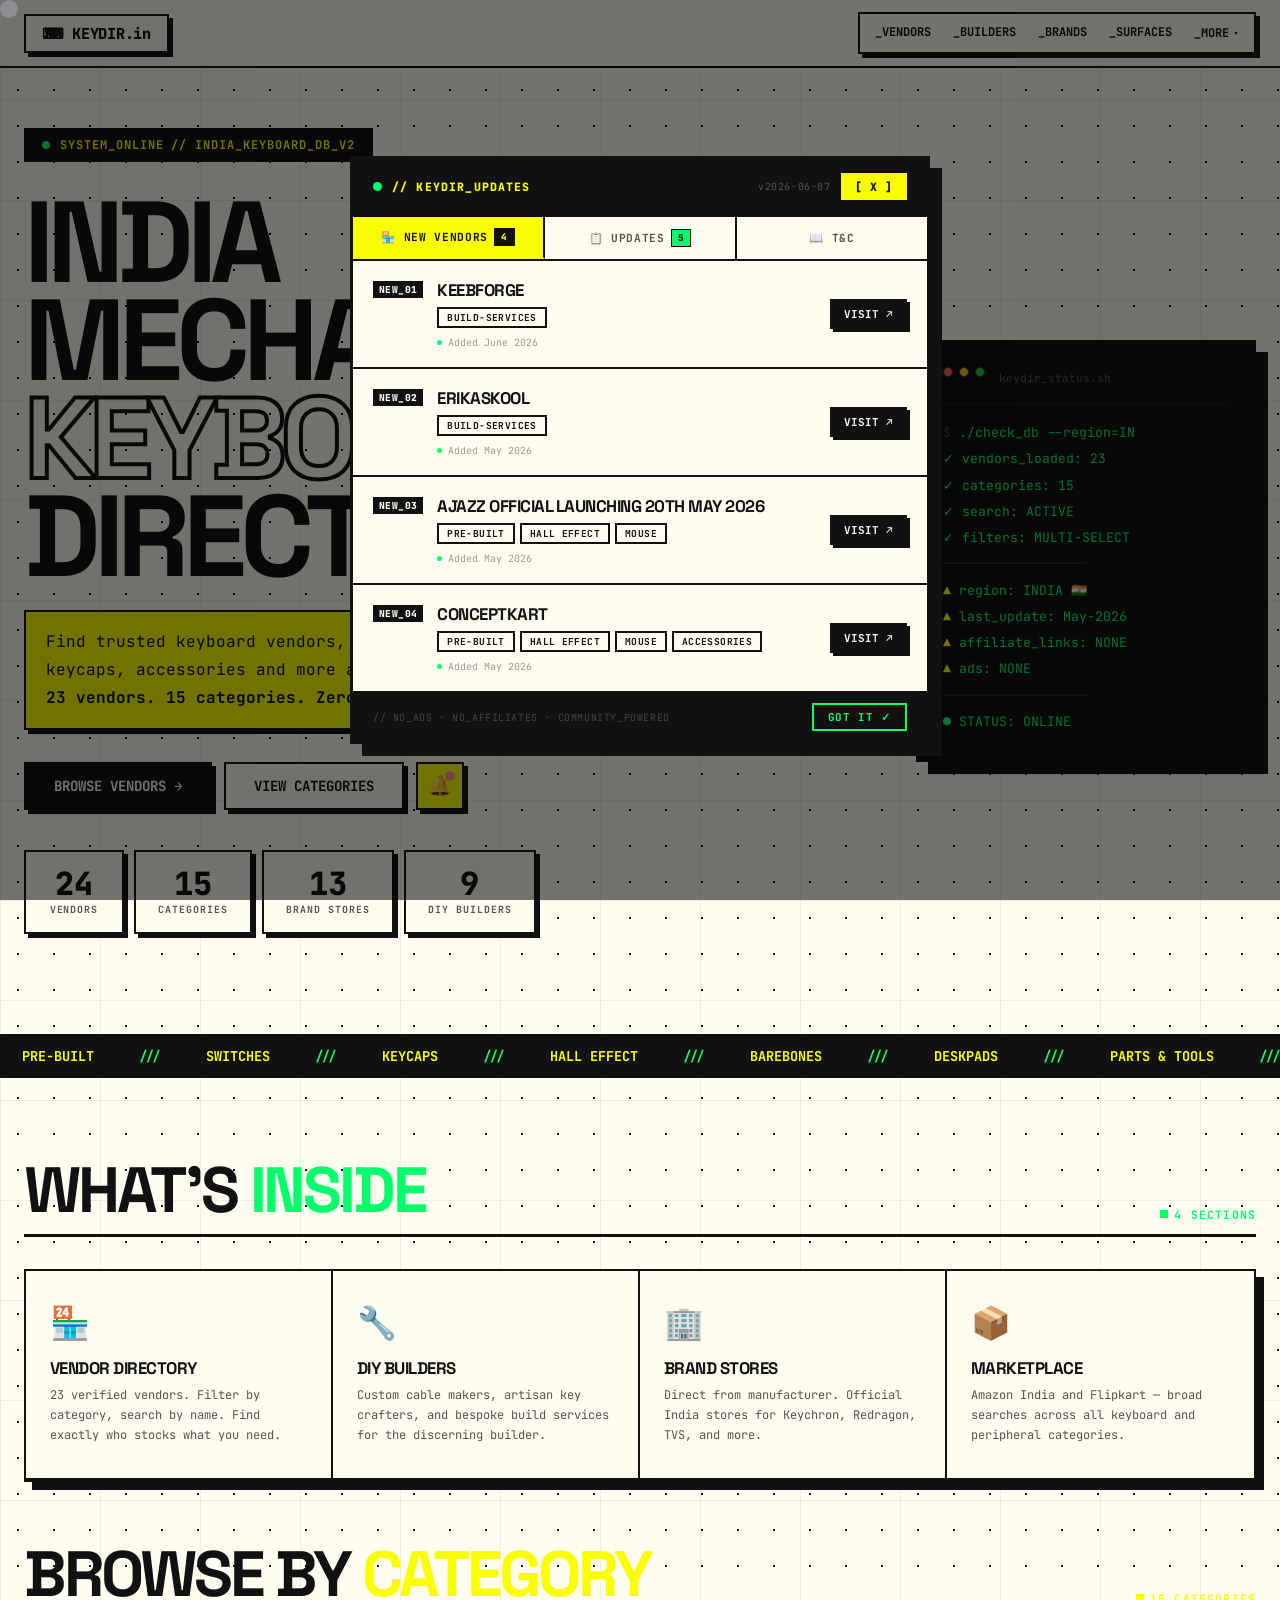
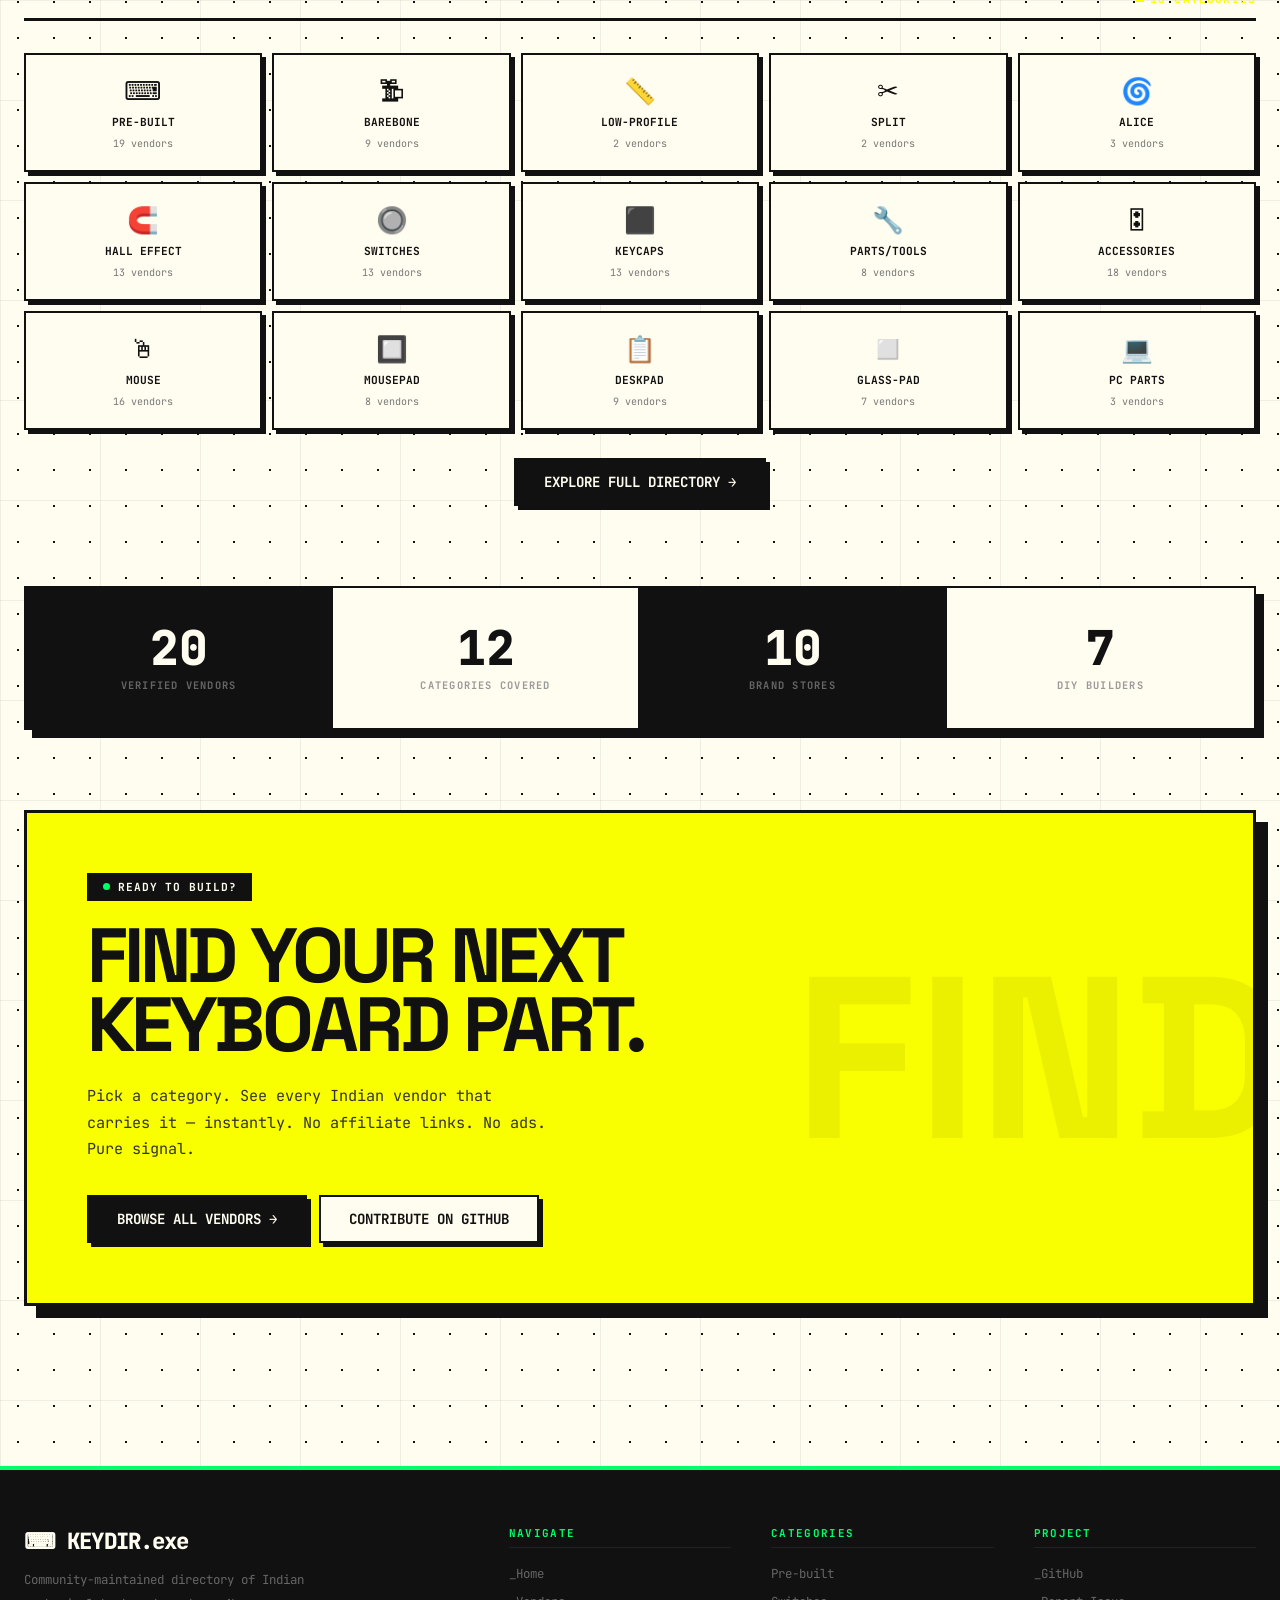
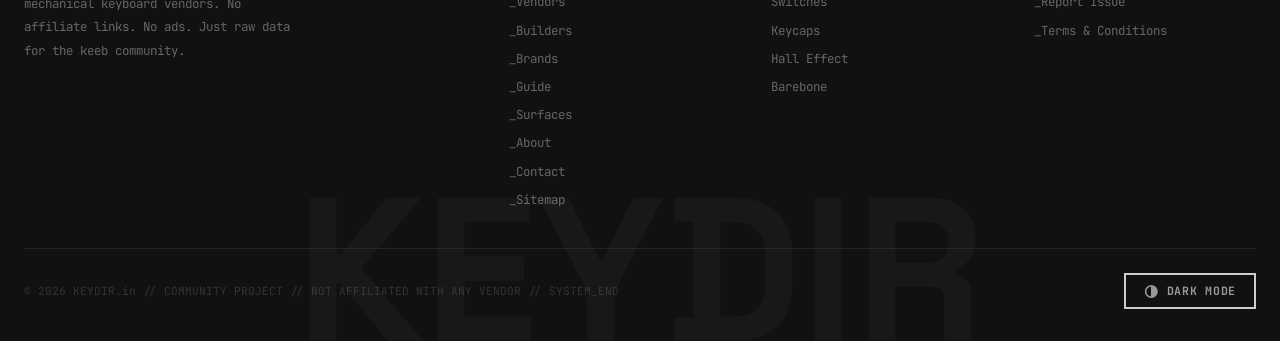
==== commit 1b9ea966: "KEEBFORGE.IN ADDED" ====
--- a/index.html
+++ b/index.html
@@ -705,7 +705,7 @@
               class="stat-label">Categories</span></div>
           <div class="stat-box"><span class="stat-num" data-count="13">0</span><span class="stat-label">Brand
               Stores</span></div>
-          <div class="stat-box"><span class="stat-num" data-count="8">0</span><span class="stat-label">DIY
+          <div class="stat-box"><span class="stat-num" data-count="9">0</span><span class="stat-label">DIY
               Builders</span></div>
         </div>
       </div>
@@ -812,7 +812,7 @@
           <span class="stat-lbl">Brand Stores</span>
         </div>
         <div class="stat-item">
-          <span class="stat-big" data-count="8">0</span>
+          <span class="stat-big" data-count="9">0</span>
           <span class="stat-lbl">DIY Builders</span>
         </div>
       </div>
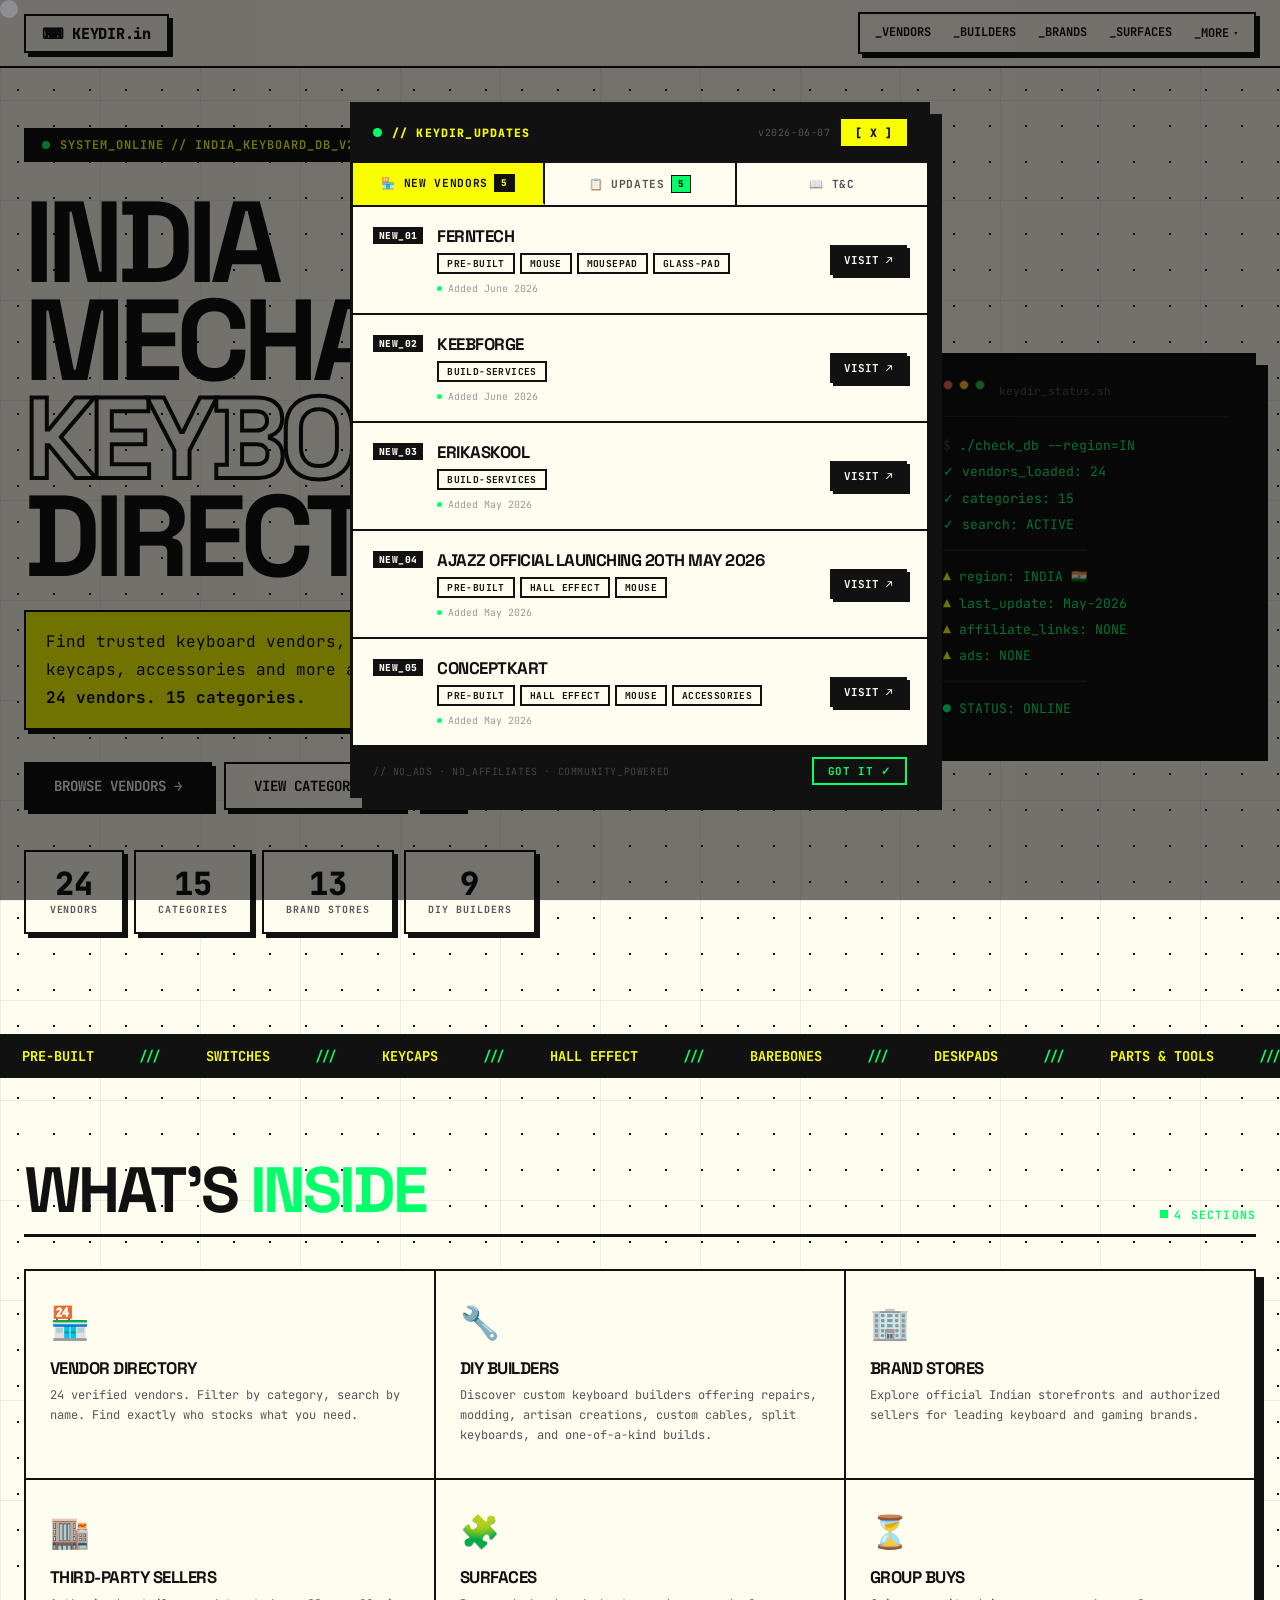
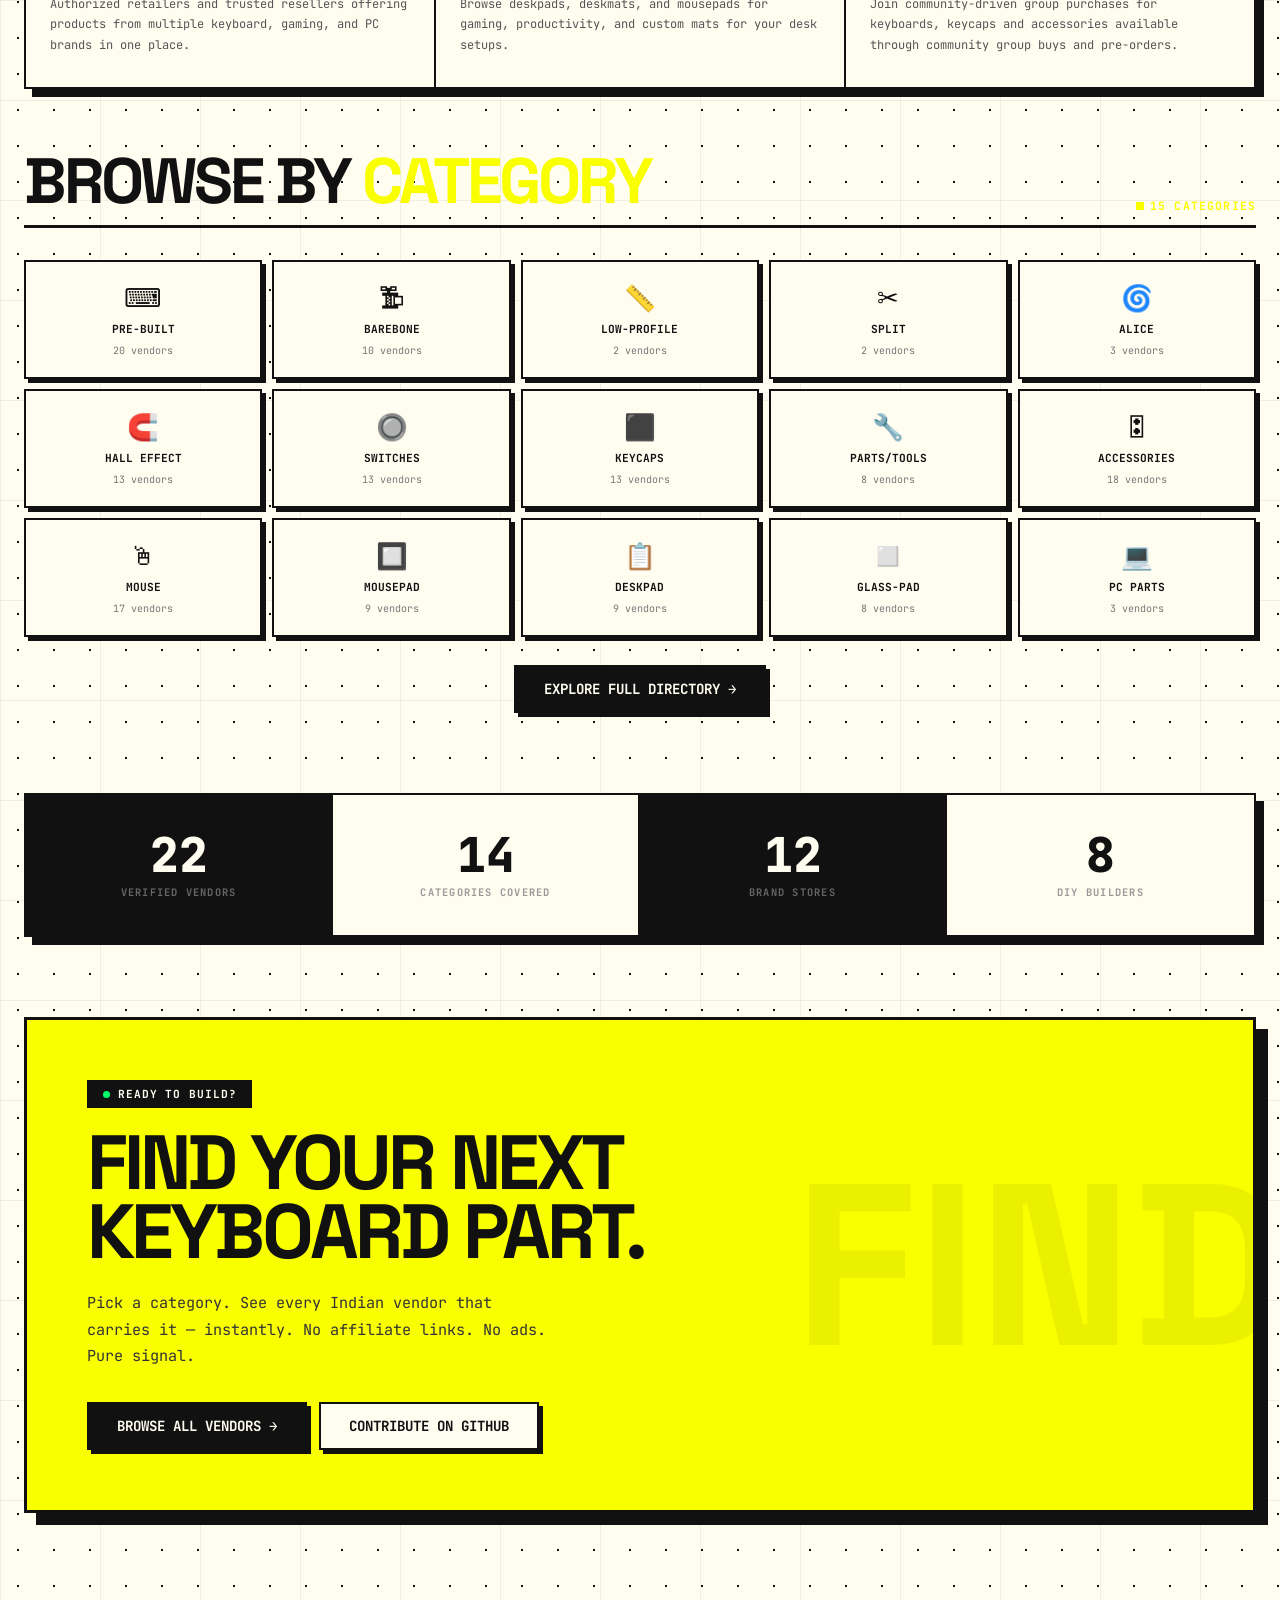
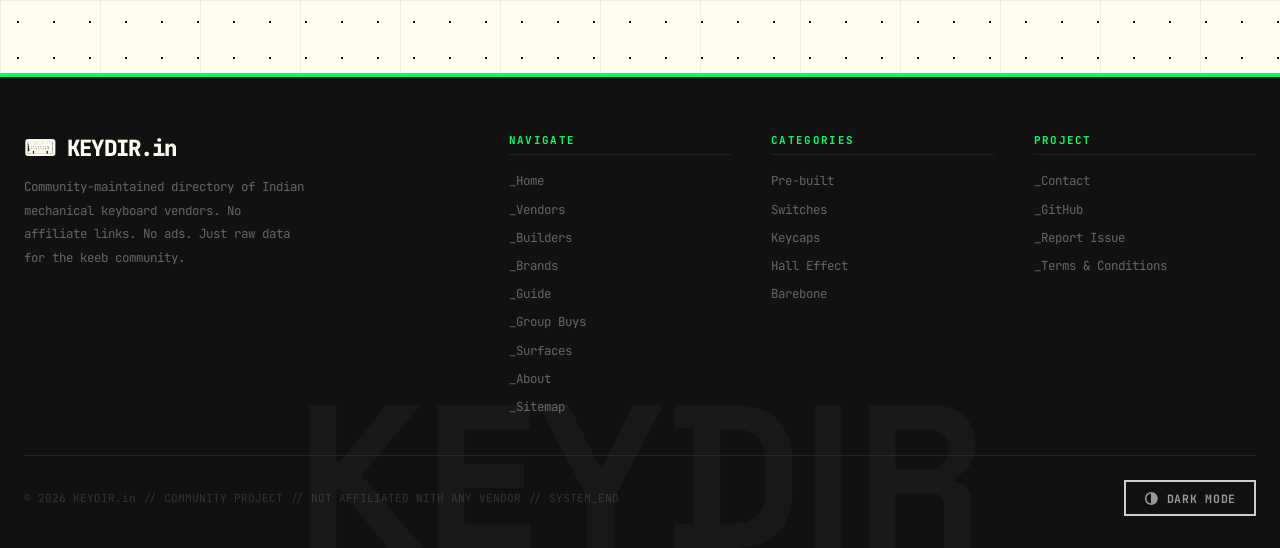
==== commit 3cc3e06a: "CLEANED UI ELEMENTS , MISTAKES IN LANDING PAGE AND BUILDERS PAGE" ====
--- a/index.html
+++ b/index.html
@@ -1,91 +1,95 @@
+<!DOCTYPE html>
+<html lang="en">
 <head>
-
   <meta charset="UTF-8">
   <meta name="viewport" content="width=device-width, initial-scale=1.0">
 
   <title>KEYDIR.in — India Mechanical Keyboard Directory</title>
 
+  <!-- Analytics and Core Component Scripts -->
   <script defer src="https://cloud.umami.is/script.js" data-website-id="35caf6d4-f14b-4b28-9f07-600b6910a4d3"></script>
   <script src="/assets/js/keydir-popup.js" defer></script>
 
-  <meta name="description"
-    content="India’s mechanical keyboard directory. Discover keyboard vendors, custom builders, switches, keycaps, accessories, and group buys across India. Fast. Raw. Community-powered.">
-
+  <!-- SEO Metadata -->
+  <meta name="description" content="India’s mechanical keyboard directory. Discover keyboard vendors, custom builders, switches, keycaps, accessories, and group buys across India. Fast. Raw. Community-powered.">
   <meta name="robots" content="index, follow, max-image-preview:large">
-
   <link rel="canonical" href="https://keydir.in/">
-
   <meta name="geo.region" content="IN">
   <meta name="geo.placename" content="India">
-
   <meta name="theme-color" content="#000000">
 
+  <!-- Favicons -->
   <link rel="icon" type="image/png" sizes="32x32" href="/assets/img/favicon-32.png">
   <link rel="icon" type="image/png" sizes="192x192" href="/assets/img/favicon-192.png">
   <link rel="icon" type="image/png" sizes="512x512" href="/assets/img/favicon-512.png">
   <link rel="apple-touch-icon" href="/assets/img/favicon-512.png">
 
+  <!-- Open Graph / Facebook -->
   <meta property="og:title" content="KEYDIR.in — India Mechanical Keyboard Directory">
-  <meta property="og:description"
-    content="Discover keyboard vendors, custom builders, switches, keycaps, accessories, and group buys across India.">
+  <meta property="og:description" content="Discover keyboard vendors, custom builders, switches, keycaps, accessories, and group buys across India.">
   <meta property="og:url" content="https://keydir.in/">
   <meta property="og:type" content="website">
   <meta property="og:site_name" content="KEYDIR.in">
   <meta property="og:locale" content="en_IN">
-
   <meta property="og:image" content="https://keydir.in/assets/img/Banner.png">
   <meta property="og:image:width" content="1200">
   <meta property="og:image:height" content="630">
   <meta property="og:image:type" content="image/png">
   <meta property="og:image:alt" content="KEYDIR.in — India Mechanical Keyboard Directory Banner">
 
+  <!-- Twitter -->
   <meta name="twitter:card" content="summary_large_image">
   <meta name="twitter:title" content="KEYDIR.in — India Mechanical Keyboard Directory">
-  <meta name="twitter:description"
-    content="Find mechanical keyboard vendors, switches, keycaps, accessories, and builders across India.">
+  <meta name="twitter:description" content="Find mechanical keyboard vendors, switches, keycaps, accessories, and builders across India.">
   <meta name="twitter:image" content="https://keydir.in/assets/img/Banner.png">
 
+  <!-- Fonts & Core Stylesheets -->
   <link rel="preconnect" href="https://fonts.googleapis.com">
   <link rel="preconnect" href="https://fonts.gstatic.com" crossorigin>
-
-  <script type="application/ld+json">
-{
- "@context": "https://schema.org",
- "@type": "Organization",
- "name": "KEYDIR.in",
- "url": "https://keydir.in",
- "logo": "https://keydir.in/assets/img/favicon-512.png",
- "sameAs": []
-}
-</script>
-
-  <script type="application/ld+json">
-{
- "@context": "https://schema.org",
- "@type": "WebSite",
- "name": "KEYDIR.in",
- "url": "https://keydir.in",
- "potentialAction": {
-   "@type": "SearchAction",
-   "target": "https://keydir.in/vendors.html?q={search_term_string}",
-   "query-input": "required name=search_term_string"
- }
-}
-</script>
-
   <link rel="stylesheet" href="/assets/css/style.css">
   <script src="/assets/js/theme.js"></script>
+
+  <!-- Schema.org JSON-LD Structured Data -->
+  <script type="application/ld+json">
+  {
+   "@context": "https://schema.org",
+   "@type": "Organization",
+   "name": "KEYDIR.in",
+   "url": "https://keydir.in",
+   "logo": "https://keydir.in/assets/img/favicon-512.png",
+   "sameAs": []
+  }
+  </script>
+
+  <script type="application/ld+json">
+  {
+   "@context": "https://schema.org",
+   "@type": "WebSite",
+   "name": "KEYDIR.in",
+   "url": "https://keydir.in",
+   "potentialAction": {
+     "@type": "SearchAction",
+     "target": "https://keydir.in/vendors.html?q={search_term_string}",
+     "query-input": "required name=search_term_string"
+   }
+  }
+  </script>
+
   <style>
-    /* ── ARTIFACT SCROLLBAR KILL OVERRIDES ── */
-    .navbar, .nav-links {
+    /* ═══════════════════════════════════════════
+       1. GLOBAL UTILITIES & NAVIGATION OVERRIDES
+       ═══════════════════════════════════════════ */
+    .navbar,
+    .nav-links {
       overflow: visible !important;
     }
 
-    #cursor, #prog {
+    #cursor,
+    #prog {
       pointer-events: none !important;
     }
 
-    /* ── Dropdown nav (FIXED & BLACK HOVER) ── */
+    /* ── Dropdown Container ── */
     .nav-dropdown {
       position: relative;
       display: inline-block;
@@ -108,23 +112,25 @@
       gap: 4px;
     }
 
-    /* Turn button text black and background to text color on hover/active states */
-    .nav-dropdown:hover .nav-dropdown-btn,
-    .nav-dropdown.active .nav-dropdown-btn {
-      background: var(--text);
-      color: #000000 !important;
+    /* Hover state: Invert styling using root theme variables */
+    html body .nav-dropdown:hover .nav-dropdown-btn,
+    html body .nav-dropdown.active .nav-dropdown-btn {
+      background: var(--text) !important;
+      color: var(--bg) !important;
     }
 
     .nav-dropdown-btn::after {
       content: '▾';
       font-size: .6rem;
       transition: transform 0.2s ease;
+      color: inherit;
     }
 
     .nav-dropdown.active .nav-dropdown-btn::after {
       transform: rotate(180deg);
     }
 
+    /* Dropdown Overlay Menu */
     .nav-dropdown-menu {
       display: none;
       position: absolute;
@@ -141,7 +147,7 @@
       height: auto !important;
     }
 
-    /* Hover Interface Padding Bridge */
+    /* Invisible spacer bridge to prevent accidental dropdown close on mouse move */
     .nav-dropdown-menu::before {
       content: '';
       position: absolute;
@@ -151,8 +157,8 @@
       height: 12px;
     }
 
-    .nav-dropdown:hover .nav-dropdown-menu,
-    .nav-dropdown.active .nav-dropdown-menu {
+    html body .nav-dropdown:hover .nav-dropdown-menu,
+    html body .nav-dropdown.active .nav-dropdown-menu {
       display: flex !important;
     }
 
@@ -174,9 +180,9 @@
       border-bottom: none;
     }
 
-    .nav-dropdown-menu a:hover {
-      background: var(--text);
-      color: #000000 !important;
+    html body .nav-dropdown-menu a:hover {
+      background: var(--text) !important;
+      color: var(--bg) !important;
     }
 
     .nav-dropdown-menu a.active {
@@ -184,11 +190,19 @@
       color: #111;
     }
 
-    [data-theme="dark"] .nav-dropdown-menu { background: var(--surface); border-color: var(--border); }
-    [data-theme="dark"] .nav-dropdown-menu a { border-color: var(--border-subtle); }
-    [data-theme="dark"] .nav-dropdown-btn { color: var(--text); }
-
-    /* ── Home-specific ── */
+    /* Theme Adaptations */
+    [data-theme="dark"] .nav-dropdown-menu {
+      background: var(--surface);
+      border-color: var(--border);
+    }
+
+    [data-theme="dark"] .nav-dropdown-menu a {
+      border-color: var(--border-subtle);
+    }
+
+    /* ═══════════════════════════════════════════
+       2. HERO SECTION
+       ═══════════════════════════════════════════ */
     .hero-wrap {
       min-height: 100vh;
       display: flex;
@@ -224,6 +238,7 @@
       animation: fade-up .6s ease both;
     }
 
+    /* Live Server Status Indicator Dot */
     .hero-eyebrow .dot {
       width: 8px;
       height: 8px;
@@ -238,7 +253,6 @@
         opacity: 0;
         transform: translateY(20px)
       }
-
       to {
         opacity: 1;
         transform: none
@@ -261,6 +275,7 @@
       color: transparent
     }
 
+    /* Brutalist highlighted block text description */
     .hero-sub {
       font-family: var(--f-m);
       font-size: 1rem;
@@ -290,7 +305,7 @@
       animation: fade-up .65s .28s ease both
     }
 
-    /* Terminal card */
+    /* ── Terminal Component (Desktop Viewports Only) ── */
     .terminal {
       background: var(--border);
       border: 3px solid var(--border);
@@ -317,45 +332,27 @@
       border: 1px solid #333
     }
 
-    .terminal .t-dot:nth-child(1) {
-      background: #FF5F57
-    }
-
-    .terminal .t-dot:nth-child(2) {
-      background: #FFBD2E
-    }
-
-    .terminal .t-dot:nth-child(3) {
-      background: #28C840
-    }
-
-    .terminal .t-line {
-      display: flex;
-      gap: 8px
-    }
-
-    .terminal .t-prompt {
-      color: #444
-    }
-
-    .terminal .t-ok {
-      color: var(--green)
-    }
-
-    .terminal .t-dim {
-      color: #333
-    }
-
-    .terminal .t-warn {
-      color: var(--yellow)
-    }
-
-    /* Feature grid */
+    .terminal .t-dot:nth-child(1) { background: #FF5F57 }
+    .terminal .t-dot:nth-child(2) { background: #FFBD2E }
+    .terminal .t-dot:nth-child(3) { background: #28C840 }
+
+    .terminal .t-line { display: flex; gap: 8px }
+    .terminal .t-prompt { color: #444 }
+    .terminal .t-ok { color: var(--green) }
+    .terminal .t-dim { color: #333 }
+    .terminal .t-warn { color: var(--yellow) }
+
+    /* ═══════════════════════════════════════════
+       3. DIRECTORY SECTIONS & CARDS
+       ═══════════════════════════════════════════ */
+    
+    /* Feature Breakdown Grid Layout */
     .feat-grid {
       display: grid;
-      grid-template-columns: repeat(4, 1fr);
+      grid-template-columns: repeat(3, 1fr);
       gap: 0;
-      border: 2px solid var(--border);
+      border-top: 2px solid var(--border);
+      border-left: 2px solid var(--border);
       box-shadow: var(--sh-lg);
       background: var(--surface);
     }
@@ -371,17 +368,9 @@
       display: block;
     }
 
-    .feat-item:nth-child(4n) {
-      border-right: none
-    }
-
-    .feat-item:nth-tight-child(-n+4) {
-      border-bottom: none
-    }
-
     .feat-item:hover {
       transform: translate(3px, 3px);
-      box-shadow: -3px -3px 0 #111 inset
+      box-shadow: -3px -3px 0 #111 inset;
     }
 
     .feat-icon {
@@ -411,7 +400,7 @@
       text-underline-offset: 4px
     }
 
-    /* Category preview */
+    /* Dynamic Category Dynamic Badge Previews */
     .cat-preview-grid {
       display: grid;
       grid-template-columns: repeat(5, 1fr);
@@ -438,71 +427,23 @@
       box-shadow: 2px 2px 0 #111
     }
 
-    .cat-prev-btn.yellow:hover {
-      background: var(--yellow)
-    }
-
-    .cat-prev-btn.green:hover {
-      background: var(--green)
-    }
-
-    .cat-prev-btn.blue:hover {
-      background: var(--blue);
-      color: #fff
-    }
-
-    .cat-prev-btn.pink:hover {
-      background: var(--pink);
-      color: #fff
-    }
-
-    .cat-prev-btn.orange:hover {
-      background: var(--orange);
-      color: #fff
-    }
-
-    .cat-prev-btn.cyan:hover {
-      background: var(--cyan)
-    }
-
-    .cat-prev-btn.red:hover {
-      background: var(--red);
-      color: #fff
-    }
-
-    .cat-prev-btn.purple:hover {
-      background: var(--purple);
-      color: #fff
-    }
-
-    .cat-prev-btn.black:hover {
-      background: var(--border);
-      color: #fff
-    }
-
-    .cat-prev-btn.teal:hover {
-      background: var(--teal);
-      color: #fff
-    }
-
-    .cpb-icon {
-      font-size: 1.6rem
-    }
-
-    .cpb-lbl {
-      font-family: var(--f-m);
-      font-size: .7rem;
-      font-weight: 700;
-      text-transform: uppercase
-    }
-
-    .cpb-count {
-      font-family: var(--f-m);
-      font-size: .63rem;
-      color: #777
-    }
-
-    /* Stats section */
+    /* Color States for the JavaScript-populated Category buttons */
+    .cat-prev-btn.yellow:hover { background: var(--yellow) }
+    .cat-prev-btn.green:hover { background: var(--green) }
+    .cat-prev-btn.blue:hover { background: var(--blue); color: #fff }
+    .cat-prev-btn.pink:hover { background: var(--pink); color: #fff }
+    .cat-prev-btn.orange:hover { background: var(--orange); color: #fff }
+    .cat-prev-btn.cyan:hover { background: var(--cyan) }
+    .cat-prev-btn.red:hover { background: var(--red); color: #fff }
+    .cat-prev-btn.purple:hover { background: var(--purple); color: #fff }
+    .cat-prev-btn.black:hover { background: var(--border); color: #fff }
+    .cat-prev-btn.teal:hover { background: var(--teal); color: #fff }
+
+    .cpb-icon { font-size: 1.6rem }
+    .cpb-lbl { font-family: var(--f-m); font-size: .7rem; font-weight: 700; text-transform: uppercase }
+    .cpb-count { font-family: var(--f-m); font-size: .63rem; color: #777 }
+
+    /* Counter Statistic Block Styles */
     .stats-row {
       display: grid;
       grid-template-columns: repeat(4, 1fr);
@@ -519,10 +460,9 @@
       color: var(--text);
     }
 
-    .stat-item:last-child {
-      border-right: none
-    }
-
+    .stat-item:last-child { border-right: none }
+
+    /* Alternating layout variations for grid items */
     .stat-item:nth-child(odd) {
       background: var(--dark-card-bg);
       color: var(--dark-card-text)
@@ -551,7 +491,7 @@
       display: block
     }
 
-    /* CTA section */
+    /* Footer Call to Action Matrix Section */
     .cta-wrap {
       background: var(--cta-bg);
       border: 3px solid var(--border);
@@ -576,13 +516,12 @@
       pointer-events: none;
     }
 
+    /* ═══════════════════════════════════════════
+       4. RESPONSIVE BREAKPOINTS
+       ═══════════════════════════════════════════ */
     @media(max-width:1100px) {
       .feat-grid {
-        grid-template-columns: repeat(2, 1fr)
-      }
-
-      .feat-item:nth-child(2n) {
-        border-right: none
+        grid-template-columns: repeat(2, 1fr) !important;
       }
     }
 
@@ -603,6 +542,10 @@
       .stat-item:nth-child(2) {
         border-right: none
       }
+
+      .feat-grid {
+        grid-template-columns: repeat(2, 1fr) !important;
+      }
     }
 
     @media(max-width:600px) {
@@ -611,11 +554,7 @@
       }
 
       .feat-grid {
-        grid-template-columns: 1fr
-      }
-
-      .feat-item:nth-child(n) {
-        border-right: none
+        grid-template-columns: 1fr !important;
       }
 
       .hero-wrap {
@@ -643,41 +582,48 @@
   <div id="cursor"></div>
   <div id="prog"></div>
 
-<nav class="navbar">
-  <a href="/" class="nav-logo">⌨ KEYDIR.in</a>
-  <div class="nav-links">
+  <!-- Main Navigation Layer -->
+  <nav class="navbar">
+    <a href="/" class="nav-logo">⌨ KEYDIR.in</a>
+    <div class="nav-links">
+      <a href="/vendors/">_Vendors</a>
+      <a href="/builders/">_Builders</a>
+      <a href="/brands/">_Brands</a>
+      <a href="/surfaces/">_Surfaces</a>
+      
+      <!-- More links drop list context -->
+      <div class="nav-dropdown">
+        <button class="nav-dropdown-btn">_More</button>
+        <div class="nav-dropdown-menu">
+          <a href="/guide/">_Guide</a>
+          <a href="/about/">_About</a>
+          <a href="/contact/">_Contact</a>
+          <a href="https://github.com/SHADOW269/Keydir.in" target="_blank">_GitHub ↗</a>
+        </div>
+      </div>
+    </div>
+    <button class="nav-ham" id="ham"><span></span><span></span><span></span></button>
+  </nav>
+
+  <!-- Mobile Dropdown Navigation Menu drawer -->
+  <div id="mob-nav">
+    <button id="mob-close">[ X ]</button>
+    <a href="/">_Home</a>
     <a href="/vendors/">_Vendors</a>
     <a href="/builders/">_Builders</a>
     <a href="/brands/">_Brands</a>
     <a href="/surfaces/">_Surfaces</a>
-    <div class="nav-dropdown">
-      <button class="nav-dropdown-btn">_More</button>
-      <div class="nav-dropdown-menu">
-        <a href="/guide/">_Guide</a>
-        <a href="/about/">_About</a>
-        <a href="/contact/">_Contact</a>
-        <a href="https://github.com/SHADOW269/Keydir.in" target="_blank">_GitHub ↗</a>
-      </div>
-    </div>
+    <a href="/guide/">_Guide</a>
+    <a href="/about/">_About</a>
+    <a href="/contact/">_Contact</a>
+    <a href="https://github.com/SHADOW269/Keydir.in" target="_blank">_GitHub ↗</a>
   </div>
-  <button class="nav-ham" id="ham"><span></span><span></span><span></span></button>
-</nav>
-
-<div id="mob-nav">
-  <button id="mob-close">[ X ]</button>
-  <a href="/">_Home</a>
-  <a href="/vendors/">_Vendors</a>
-  <a href="/builders/">_Builders</a>
-  <a href="/brands/">_Brands</a>
-  <a href="/surfaces/">_Surfaces</a>
-  <a href="/guide/">_Guide</a>
-  <a href="/about/">_About</a>
-  <a href="/contact/">_Contact</a>
-  <a href="https://github.com/SHADOW269/Keydir.in" target="_blank">_GitHub ↗</a>
-</div>
-
+
+  <!-- Hero Splash Container Wrapper -->
   <div class="hero-wrap">
     <div class="hero-grid">
+      
+      <!-- Content Panel Left -->
       <div class="hero-left">
         <div class="hero-eyebrow"><span class="dot"></span> SYSTEM_ONLINE // INDIA_KEYBOARD_DB_v2</div>
         <h1 class="hero-title">
@@ -688,7 +634,7 @@
         </h1>
         <p class="hero-sub">
           Find trusted keyboard vendors, switches, keycaps, accessories and more across India.<br />
-          <b><span data-stat="vendors">24</span> vendors. 15 categories. Zero BS.</b>
+          <b><span data-stat="vendors">24</span> vendors. 15 categories.</b>
         </p>
         <div class="hero-actions">
           <a href="/vendors/" class="btn-primary">Browse Vendors →</a>
@@ -699,16 +645,14 @@
           </button>
         </div>
         <div class="hero-actions hero-stats">
-          <div class="stat-box"><span class="stat-num" data-count="24">0</span><span class="stat-label">Vendors</span>
-          </div>
-          <div class="stat-box"><span class="stat-num" data-count="15">0</span><span
-              class="stat-label">Categories</span></div>
-          <div class="stat-box"><span class="stat-num" data-count="13">0</span><span class="stat-label">Brand
-              Stores</span></div>
-          <div class="stat-box"><span class="stat-num" data-count="9">0</span><span class="stat-label">DIY
-              Builders</span></div>
-        </div>
-      </div>
+          <div class="stat-box"><span class="stat-num" data-count="24">0</span><span class="stat-label">Vendors</span></div>
+          <div class="stat-box"><span class="stat-num" data-count="15">0</span><span class="stat-label">Categories</span></div>
+          <div class="stat-box"><span class="stat-num" data-count="13">0</span><span class="stat-label">Brand Stores</span></div>
+          <div class="stat-box"><span class="stat-num" data-count="9">0</span><span class="stat-label">DIY Builders</span></div>
+        </div>
+      </div>
+      
+      <!-- Visual Interactive Terminal Mockup Panel Right -->
       <div class="hero-right">
         <div class="terminal">
           <div class="t-bar">
@@ -718,11 +662,9 @@
             <span style="font-size:.7rem;color:var(--text-muted);margin-left:8px">keydir_status.sh</span>
           </div>
           <div class="t-line"><span class="t-prompt">$</span><span>./check_db --region=IN</span></div>
-          <div class="t-line"><span class="t-ok">✓</span><span>vendors_loaded: <span
-                data-stat="vendors">24</span></span></div>
+          <div class="t-line"><span class="t-ok">✓</span><span>vendors_loaded: <span data-stat="vendors">24</span></span></div>
           <div class="t-line"><span class="t-ok">✓</span><span>categories: 15</span></div>
           <div class="t-line"><span class="t-ok">✓</span><span>search: ACTIVE</span></div>
-          <div class="t-line"><span class="t-ok">✓</span><span>filters: MULTI-SELECT</span></div>
           <div class="t-dim">──────────────────</div>
           <div class="t-line"><span class="t-warn">▲</span><span>region: INDIA 🇮🇳</span></div>
           <div class="t-line"><span class="t-warn">▲</span><span>last_update: May-2026</span></div>
@@ -732,27 +674,22 @@
           <div class="t-line"><span class="t-ok">●</span><span>STATUS: ONLINE</span></div>
         </div>
       </div>
+
     </div>
   </div>
 
+  <!-- Continuous Scrolling Infinite Text Ribbon -->
   <div class="marquee-strip">
     <div class="marquee-track">
-      <span>PRE-BUILT</span><span class="sep">///</span><span>SWITCHES</span><span
-        class="sep">///</span><span>KEYCAPS</span><span class="sep">///</span><span>HALL EFFECT</span><span
-        class="sep">///</span><span>BAREBONES</span><span class="sep">///</span><span>DESKPADS</span><span
-        class="sep">///</span><span>PARTS &amp; TOOLS</span><span class="sep">///</span><span>MOUSE</span><span
-        class="sep">///</span><span>ACCESSORIES</span><span class="sep">///</span><span>PC PARTS</span><span
-        class="sep">///</span>
-      <span>PRE-BUILT</span><span class="sep">///</span><span>SWITCHES</span><span
-        class="sep">///</span><span>KEYCAPS</span><span class="sep">///</span><span>HALL EFFECT</span><span
-        class="sep">///</span><span>BAREBONES</span><span class="sep">///</span><span>DESKPADS</span><span
-        class="sep">///</span><span>PARTS &amp; TOOLS</span><span class="sep">///</span><span>MOUSE</span><span
-        class="sep">///</span><span>ACCESSORIES</span><span class="sep">///</span><span>PC PARTS</span><span
-        class="sep">///</span>
+      <span>PRE-BUILT</span><span class="sep">///</span><span>SWITCHES</span><span class="sep">///</span><span>KEYCAPS</span><span class="sep">///</span><span>HALL EFFECT</span><span class="sep">///</span><span>BAREBONES</span><span class="sep">///</span><span>DESKPADS</span><span class="sep">///</span><span>PARTS &amp; TOOLS</span><span class="sep">///</span><span>MOUSE</span><span class="sep">///</span><span>ACCESSORIES</span><span class="sep">///</span><span>PC PARTS</span><span class="sep">///</span>
+      <span>PRE-BUILT</span><span class="sep">///</span><span>SWITCHES</span><span class="sep">///</span><span>KEYCAPS</span><span class="sep">///</span><span>HALL EFFECT</span><span class="sep">///</span><span>BAREBONES</span><span class="sep">///</span><span>DESKPADS</span><span class="sep">///</span><span>PARTS &amp; TOOLS</span><span class="sep">///</span><span>MOUSE</span><span class="sep">///</span><span>ACCESSORIES</span><span class="sep">///</span><span>PC PARTS</span><span class="sep">///</span>
     </div>
   </div>
 
+  <!-- Content Sections Wrapper -->
   <div class="page-body">
+    
+    <!-- Section: Structural Navigation Feature Breakdown -->
     <section style="padding:80px 0 60px">
       <div class="sec-head reveal">
         <h2>WHAT'S <em style="color:var(--green)">INSIDE</em></h2>
@@ -762,41 +699,50 @@
         <a href="/vendors/" class="feat-item" style="background:var(--surface)">
           <span class="feat-icon">🏪</span>
           <div class="feat-name">Vendor Directory</div>
-          <div class="feat-desc"><span data-stat="vendors">19</span> verified vendors. Filter by category, search by
-            name. Find exactly who stocks what you need.</div>
+          <div class="feat-desc"><span data-stat="vendors">19</span> verified vendors. Filter by category, search by name. Find exactly who stocks what you need.</div>
         </a>
         <a href="/builders/" class="feat-item" style="background:var(--surface)">
           <span class="feat-icon">🔧</span>
           <div class="feat-name">DIY Builders</div>
-          <div class="feat-desc">Custom cable makers, artisan key crafters, and bespoke build services for the
-            discerning builder.</div>
+          <div class="feat-desc">Discover custom keyboard builders offering repairs, modding, artisan creations, custom cables, split keyboards, and one-of-a-kind builds.</div>
         </a>
         <a href="/brands/#All-Brands" class="feat-item" style="background:var(--surface)">
           <span class="feat-icon">🏢</span>
           <div class="feat-name">Brand Stores</div>
-          <div class="feat-desc">Direct from manufacturer. Official India stores for Keychron, Redragon, TVS, and more.
-          </div>
+          <div class="feat-desc">Explore official Indian storefronts and authorized sellers for leading keyboard and gaming brands.</div>
         </a>
-        <a href="/brands/#Marketplace" class="feat-item" style="background:var(--surface)">
-          <span class="feat-icon">📦</span>
-          <div class="feat-name">Marketplace</div>
-          <div class="feat-desc">Amazon India and Flipkart — broad searches across all keyboard and peripheral
-            categories.</div>
+        <a href="/brands/#Third-Party-Sellers" class="feat-item" style="background:var(--surface)">
+          <span class="feat-icon">🏬</span>
+          <div class="feat-name">Third-Party Sellers</div>
+          <div class="feat-desc">Authorized retailers and trusted resellers offering products from multiple keyboard, gaming, and PC brands in one place.</div>
         </a>
+        <a href="/surfaces/" class="feat-item" style="background:var(--surface)">
+          <span class="feat-icon">🧩</span>
+          <div class="feat-name">Surfaces</div>
+          <div class="feat-desc">Browse deskpads, deskmats, and mousepads for gaming, productivity, and custom mats for your desk setups.</div>
+        </a>
+        <a href="/groupbuy/" class="feat-item" style="background:var(--surface)">
+          <span class="feat-icon">⏳</span>
+          <div class="feat-name">Group Buys</div>
+          <div class="feat-desc">Join community-driven group purchases for keyboards, keycaps and accessories available through community group buys and pre-orders.</div>
+        </a>
       </div>
     </section>
 
+    <!-- Section: Category Injection Grid -->
     <section style="padding:0 0 80px" id="categories">
       <div class="sec-head reveal">
         <h2>BROWSE BY <em style="color:var(--yellow)">CATEGORY</em></h2>
         <div class="sec-tag" style="color:var(--yellow)">15 CATEGORIES</div>
       </div>
+      <!-- Elements injected automatically dynamically via Javascript initialization down below -->
       <div class="cat-preview-grid reveal" style="transition-delay:.08s" id="catPreview"></div>
       <div style="margin-top:20px;text-align:center">
         <a href="/vendors/" class="btn-primary" style="margin-top:8px">Explore Full Directory →</a>
       </div>
     </section>
 
+    <!-- Section: Pure Counter Data Display Row -->
     <section style="padding:0 0 80px">
       <div class="stats-row reveal">
         <div class="stat-item">
@@ -818,34 +764,31 @@
       </div>
     </section>
 
+    <!-- Section: Call to action marketing component -->
     <section style="padding:0 0 80px">
       <div class="cta-wrap reveal">
         <div class="section-tag-label"><span class="dot"></span> READY TO BUILD?</div>
-        <h2
-          style="font-family:var(--f-d);font-size:clamp(2.5rem,6vw,5rem);font-weight:800;text-transform:uppercase;letter-spacing:-.05em;line-height:.9;margin-bottom:1.5rem">
+        <h2 style="font-family:var(--f-d);font-size:clamp(2.5rem,6vw,5rem);font-weight:800;text-transform:uppercase;letter-spacing:-.05em;line-height:.9;margin-bottom:1.5rem">
           Find Your Next<br />Keyboard Part.
         </h2>
-        <p
-          style="font-family:var(--f-m);font-size:.95rem;max-width:460px;margin-bottom:2rem;line-height:1.75;color:var(--cta-text-muted)">
+        <p style="font-family:var(--f-m);font-size:.95rem;max-width:460px;margin-bottom:2rem;line-height:1.75;color:var(--cta-text-muted)">
           Pick a category. See every Indian vendor that carries it — instantly. No affiliate links. No ads. Pure signal.
         </p>
         <div style="display:flex;gap:12px;flex-wrap:wrap">
           <a href="/vendors/" class="btn-primary">Browse All Vendors →</a>
-          <a href="https://github.com/SHADOW269/Keydir.in" target="_blank" class="btn-secondary">Contribute on
-            GitHub</a>
+          <a href="https://github.com/SHADOW269/Keydir.in" target="_blank" class="btn-secondary">Contribute on GitHub</a>
         </div>
       </div>
     </section>
   </div>
 
+  <!-- Global Footer -->
   <footer>
     <div class="footer-inner">
-
       <div>
-        <div class="f-logo">⌨ KEYDIR.exe</div>
+        <div class="f-logo">⌨ KEYDIR.in</div>
         <div class="f-desc">
-          Community-maintained directory of Indian mechanical keyboard vendors.
-          No affiliate links. No ads. Just raw data for the keeb community.
+          Community-maintained directory of Indian mechanical keyboard vendors. No affiliate links. No ads. Just raw data for the keeb community.
         </div>
       </div>
 
@@ -857,9 +800,9 @@
           <li><a href="/builders/">_Builders</a></li>
           <li><a href="/brands/">_Brands</a></li>
           <li><a href="/guide/">_Guide</a></li>
+          <li><a href="/groupbuy/">_Group Buys</a></li>
           <li><a href="/surfaces/">_Surfaces</a></li>
           <li><a href="/about/">_About</a></li>
-          <li><a href="/contact/">_Contact</a></li>
           <li><a href="https://keydir.in/assets/sitemap.xml" target="_blank">_Sitemap</a></li>
         </ul>
       </div>
@@ -878,80 +821,71 @@
       <div class="f-col">
         <h4>Project</h4>
         <ul>
-          <li>
-            <a href="https://github.com/SHADOW269/Keydir.in" target="_blank" rel="noopener">
-              _GitHub
-            </a>
-          </li>
-          <li>
-            <a href="https://github.com/SHADOW269/Keydir.in/issues" target="_blank" rel="noopener">
-              _Report Issue
-            </a>
-          </li>
-          <li><a href="/Terms-and-Conditions/">_Terms & Conditions</a></li>
+          <li><a href="/contact/">_Contact</a></li>
+          <li><a href="https://github.com/SHADOW269/Keydir.in" target="_blank" rel="noopener"> _GitHub</a></li>
+          <li><a href="https://github.com/SHADOW269/Keydir.in/issues" target="_blank" rel="noopener"> _Report Issue</a></li>
+          <li><a href="/terms-and-conditions/">_Terms & Conditions</a></li>
         </ul>
       </div>
-
     </div>
 
     <div class="f-bottom">
       <div class="f-copy">
         © 2026 KEYDIR.in // COMMUNITY PROJECT // NOT AFFILIATED WITH ANY VENDOR // SYSTEM_END
       </div>
-
       <button class="theme-toggle" onclick="toggleTheme()">
         <span class="tt-icon">◑</span>
         <span class="tt-label">DARK MODE</span>
       </button>
     </div>
-
     <div class="f-watermark">KEYDIR</div>
   </footer>
 
   <script src="/assets/js/shared.js"></script>
   <script>
     document.addEventListener("DOMContentLoaded", () => {
+      
+      // 1. Generate and display Category button shortcuts 
       const grid = document.getElementById("catPreview");
-
       if (grid) {
+        // CAT_META and VENDORS arrays are loaded globally from external shared.js file
         CAT_META.forEach(cat => {
+          // Calculate the count of verified vendors who match the specific category id
           const n = VENDORS.filter(v => v.cats.includes(cat.id)).length;
 
           const a = document.createElement("a");
           a.href = "/vendors/";
           a.className = `cat-prev-btn ${cat.col}`;
           a.innerHTML = `
-        <span class="cpb-icon">${cat.icon}</span>
-        <span class="cpb-lbl">${cat.label}</span>
-        <span class="cpb-count">${n} vendors</span>
-      `;
-
+            <span class="cpb-icon">${cat.icon}</span>
+            <span class="cpb-lbl">${cat.label}</span>
+            <span class="cpb-count">${n} vendors</span>
+          `;
           grid.appendChild(a);
         });
       }
 
-      /* Bell button */
+      // 2. Notification Updates System Bell trigger
       document.getElementById("heroBell")?.addEventListener("click", () => {
-
-        /* Allow popup to reopen even if previously dismissed */
+        // Reset local storage flag to ensure popup re-opens immediately upon clicks
         localStorage.removeItem("kd-popup-seen");
-
-        /* Open popup */
         buildKeyDirPopup();
       });
 
-      // ── Dropdown logic handling click/touch event layers ──
+      // 3. Navigation Header Dropdown Logic Operations
       const dropdown = document.querySelector('.nav-dropdown');
       const dropdownBtn = document.querySelector('.nav-dropdown-btn');
 
       dropdownBtn.addEventListener('click', (e) => {
-        e.stopPropagation();
+        e.stopPropagation(); // Stop click from bleeding into document layer
         dropdown.classList.toggle('active');
       });
 
+      // Close open contextual menus if user clicks off outside target
       document.addEventListener('click', () => {
         dropdown.classList.remove('active');
       });
     });
   </script>
-</body>+</body>
+</html>
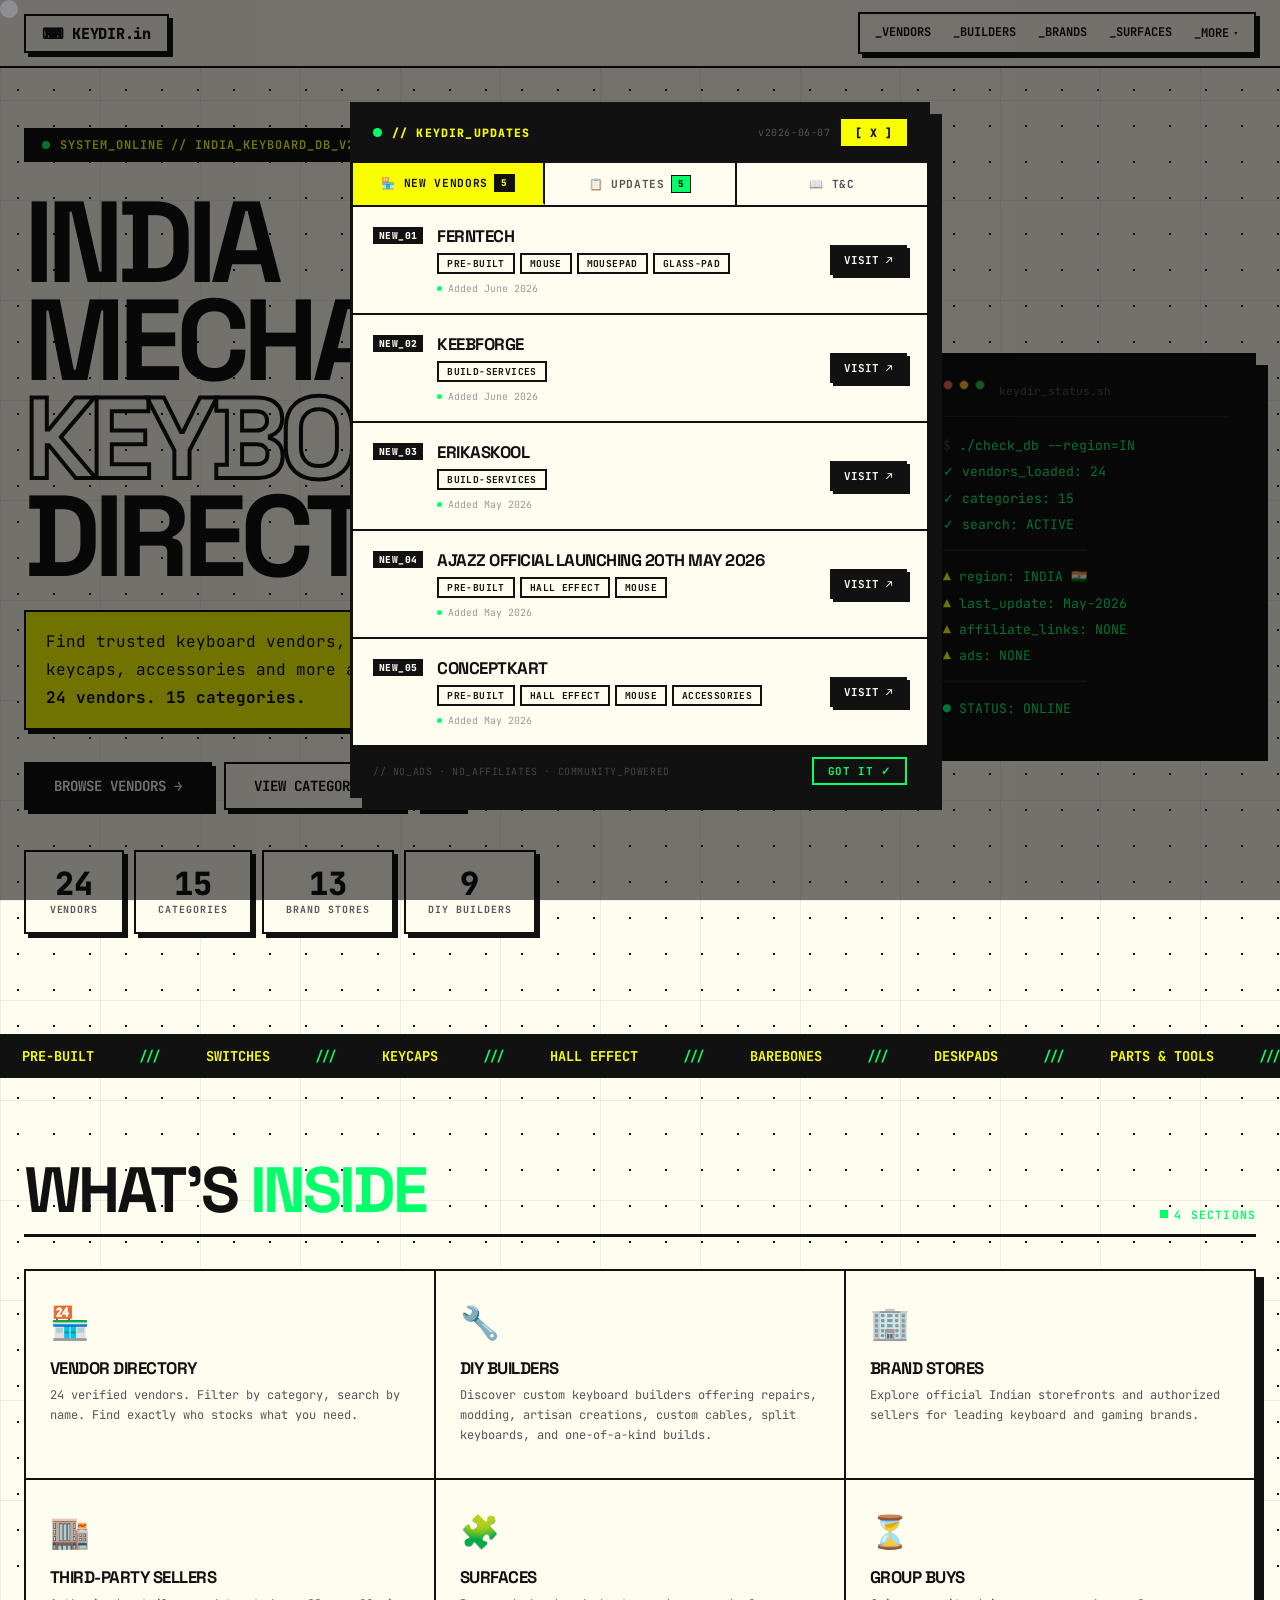
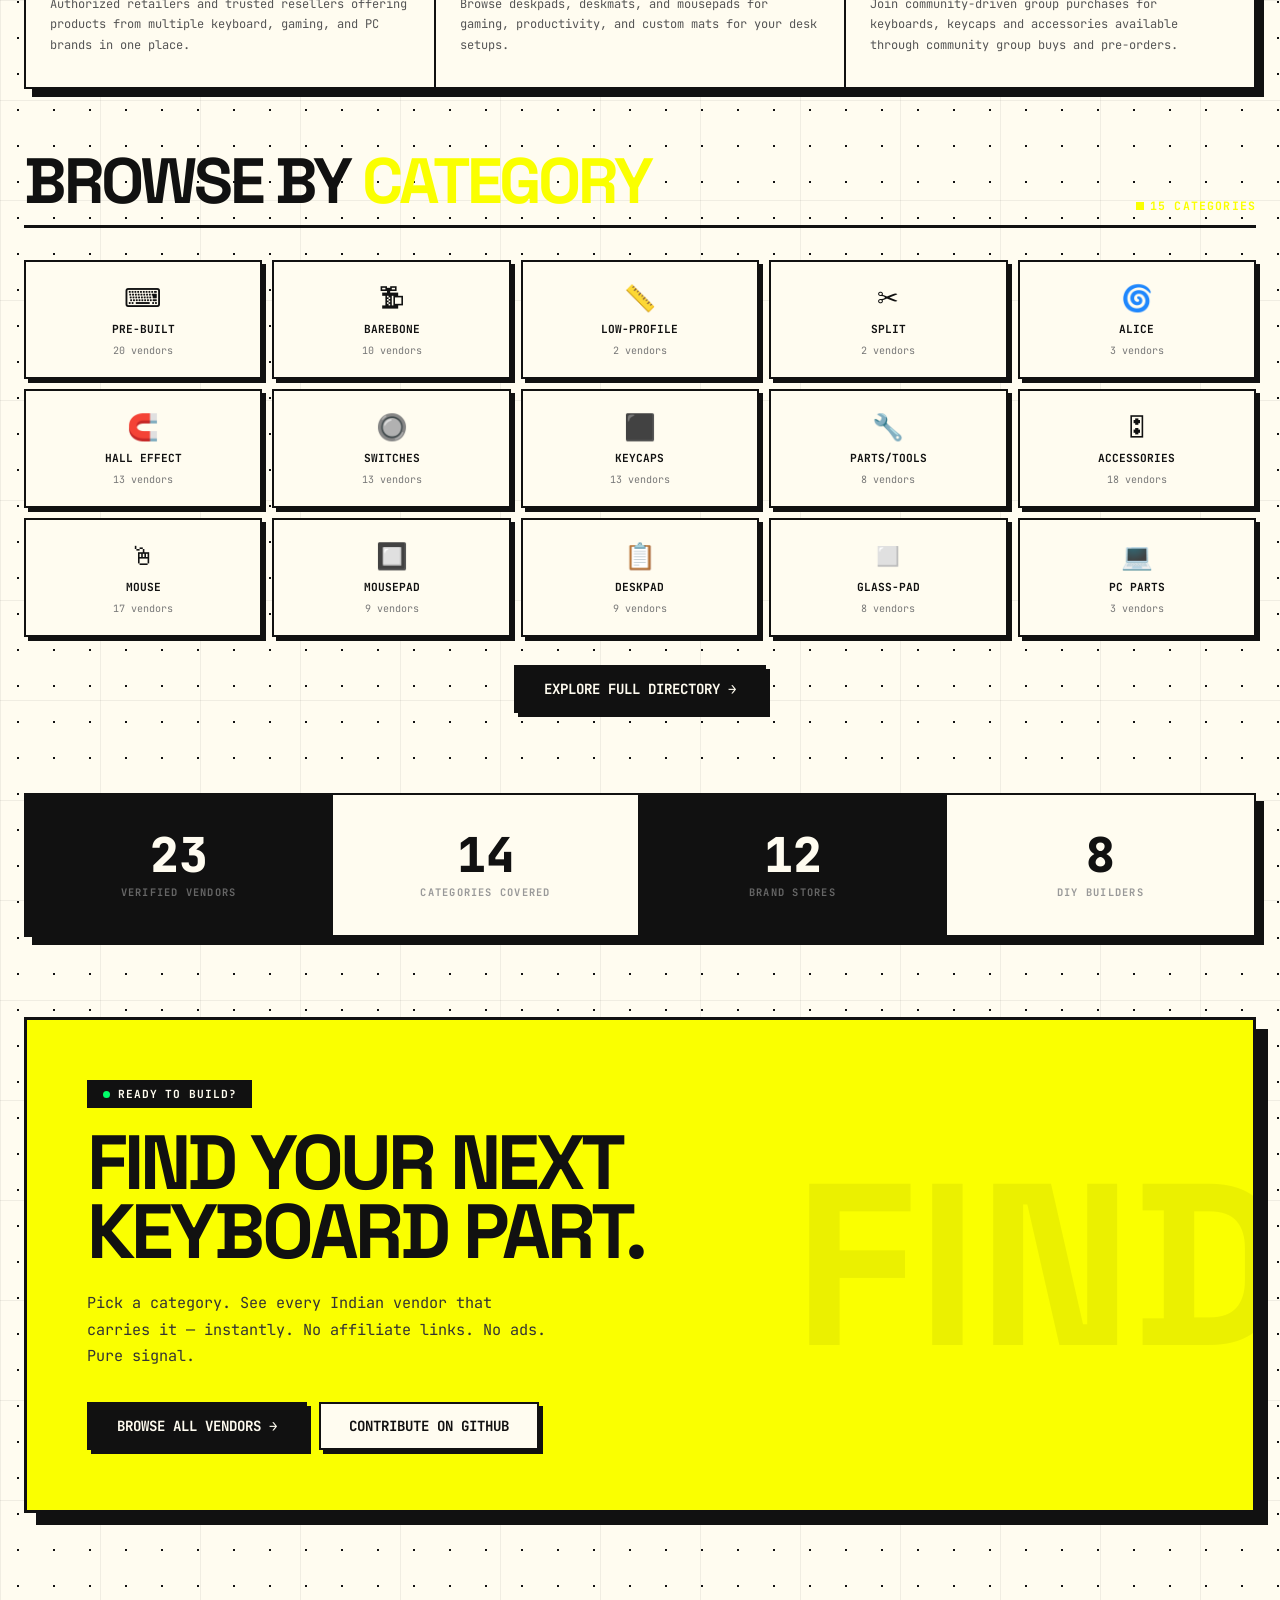
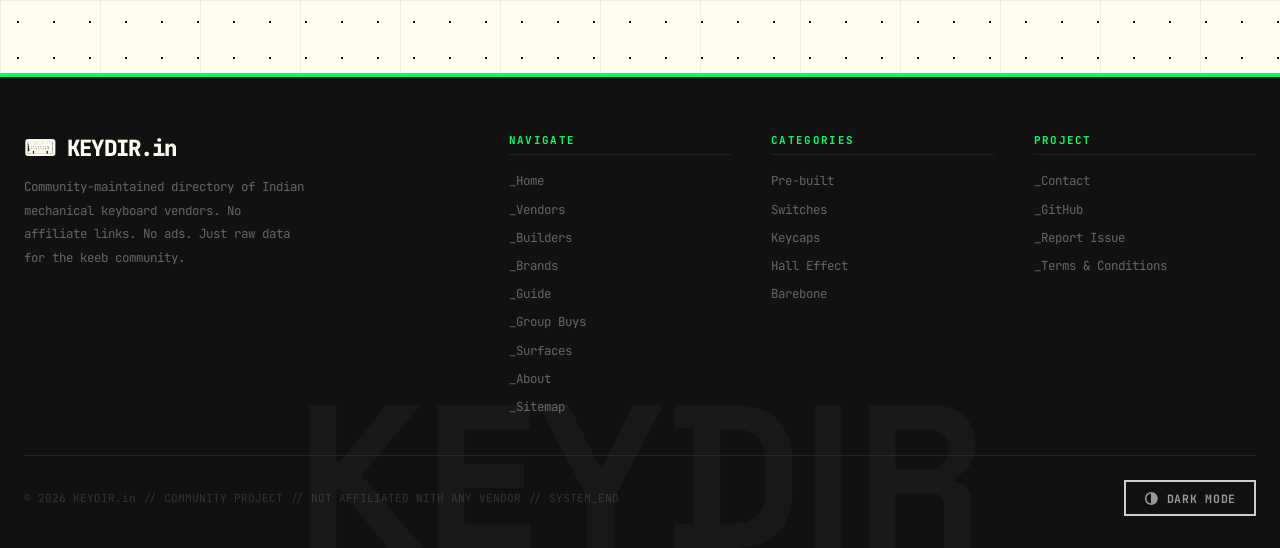
==== commit bd374e1a: "CLEANED UI ELEMENTS , MISTAKES IN LANDING PAGE" ====
--- a/index.html
+++ b/index.html
@@ -595,6 +595,7 @@
       <div class="nav-dropdown">
         <button class="nav-dropdown-btn">_More</button>
         <div class="nav-dropdown-menu">
+          <a href="/groupbuy/">_Group Buy</a>
           <a href="/guide/">_Guide</a>
           <a href="/about/">_About</a>
           <a href="/contact/">_Contact</a>
@@ -613,6 +614,7 @@
     <a href="/builders/">_Builders</a>
     <a href="/brands/">_Brands</a>
     <a href="/surfaces/">_Surfaces</a>
+    <a href="/groupbuy/">_Group Buy</a>
     <a href="/guide/">_Guide</a>
     <a href="/about/">_About</a>
     <a href="/contact/">_Contact</a>
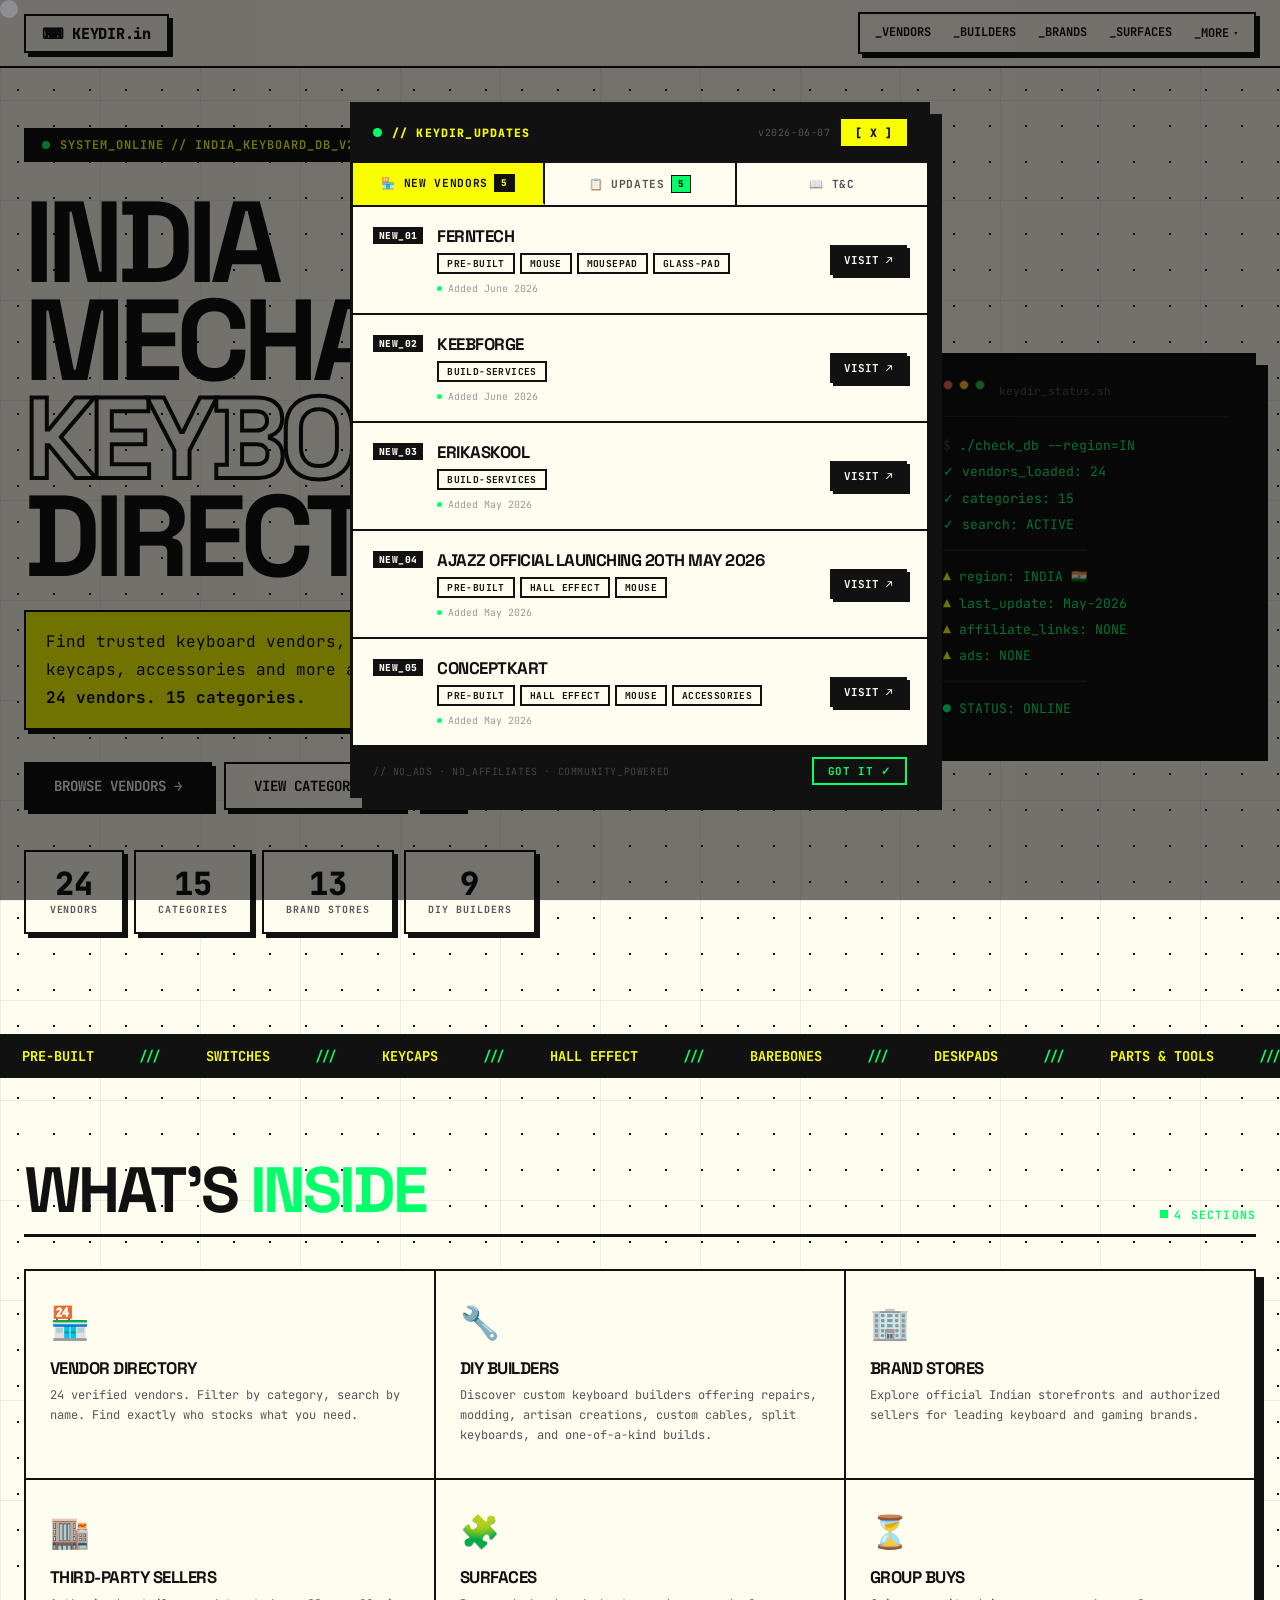
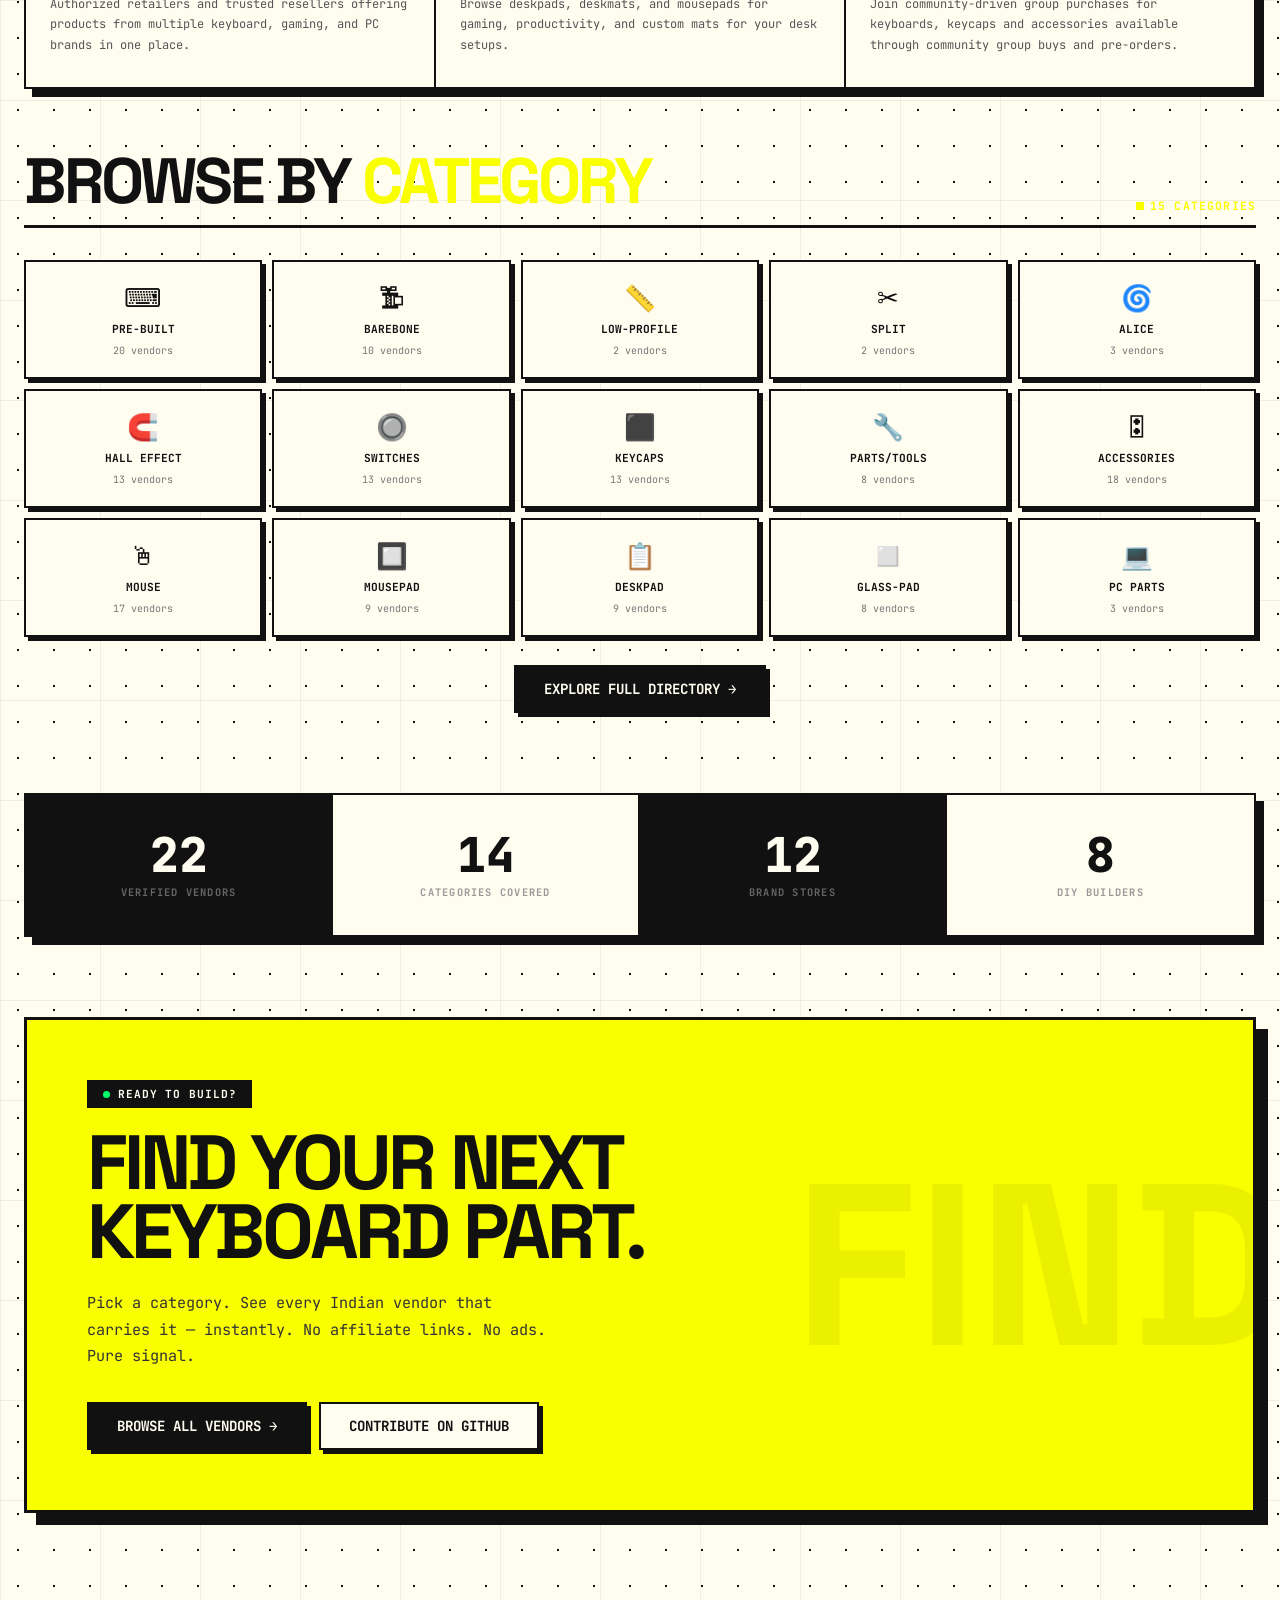
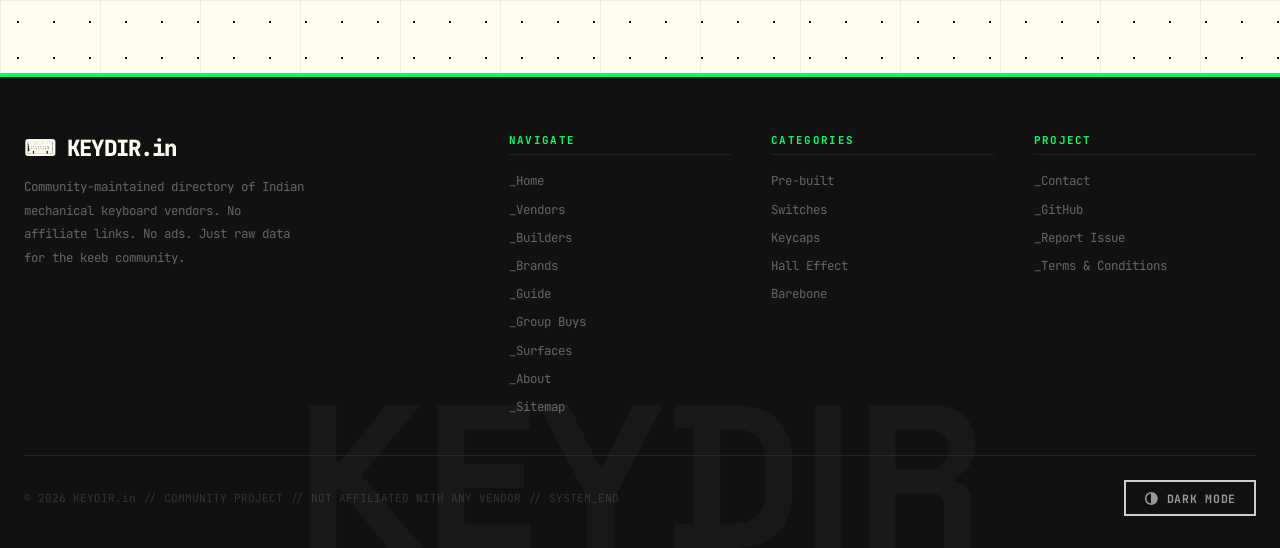
==== commit 9332f781: "NAV FIXES FOR ALL PAGES" ====
--- a/index.html
+++ b/index.html
@@ -4,7 +4,7 @@
   <meta charset="UTF-8">
   <meta name="viewport" content="width=device-width, initial-scale=1.0">
 
-  <title>KEYDIR.in — India Mechanical Keyboard Directory</title>
+  <title>KEYDIR.in</title>
 
   <!-- Analytics and Core Component Scripts -->
   <script defer src="https://cloud.umami.is/script.js" data-website-id="35caf6d4-f14b-4b28-9f07-600b6910a4d3"></script>
@@ -609,7 +609,6 @@
   <!-- Mobile Dropdown Navigation Menu drawer -->
   <div id="mob-nav">
     <button id="mob-close">[ X ]</button>
-    <a href="/">_Home</a>
     <a href="/vendors/">_Vendors</a>
     <a href="/builders/">_Builders</a>
     <a href="/brands/">_Brands</a>
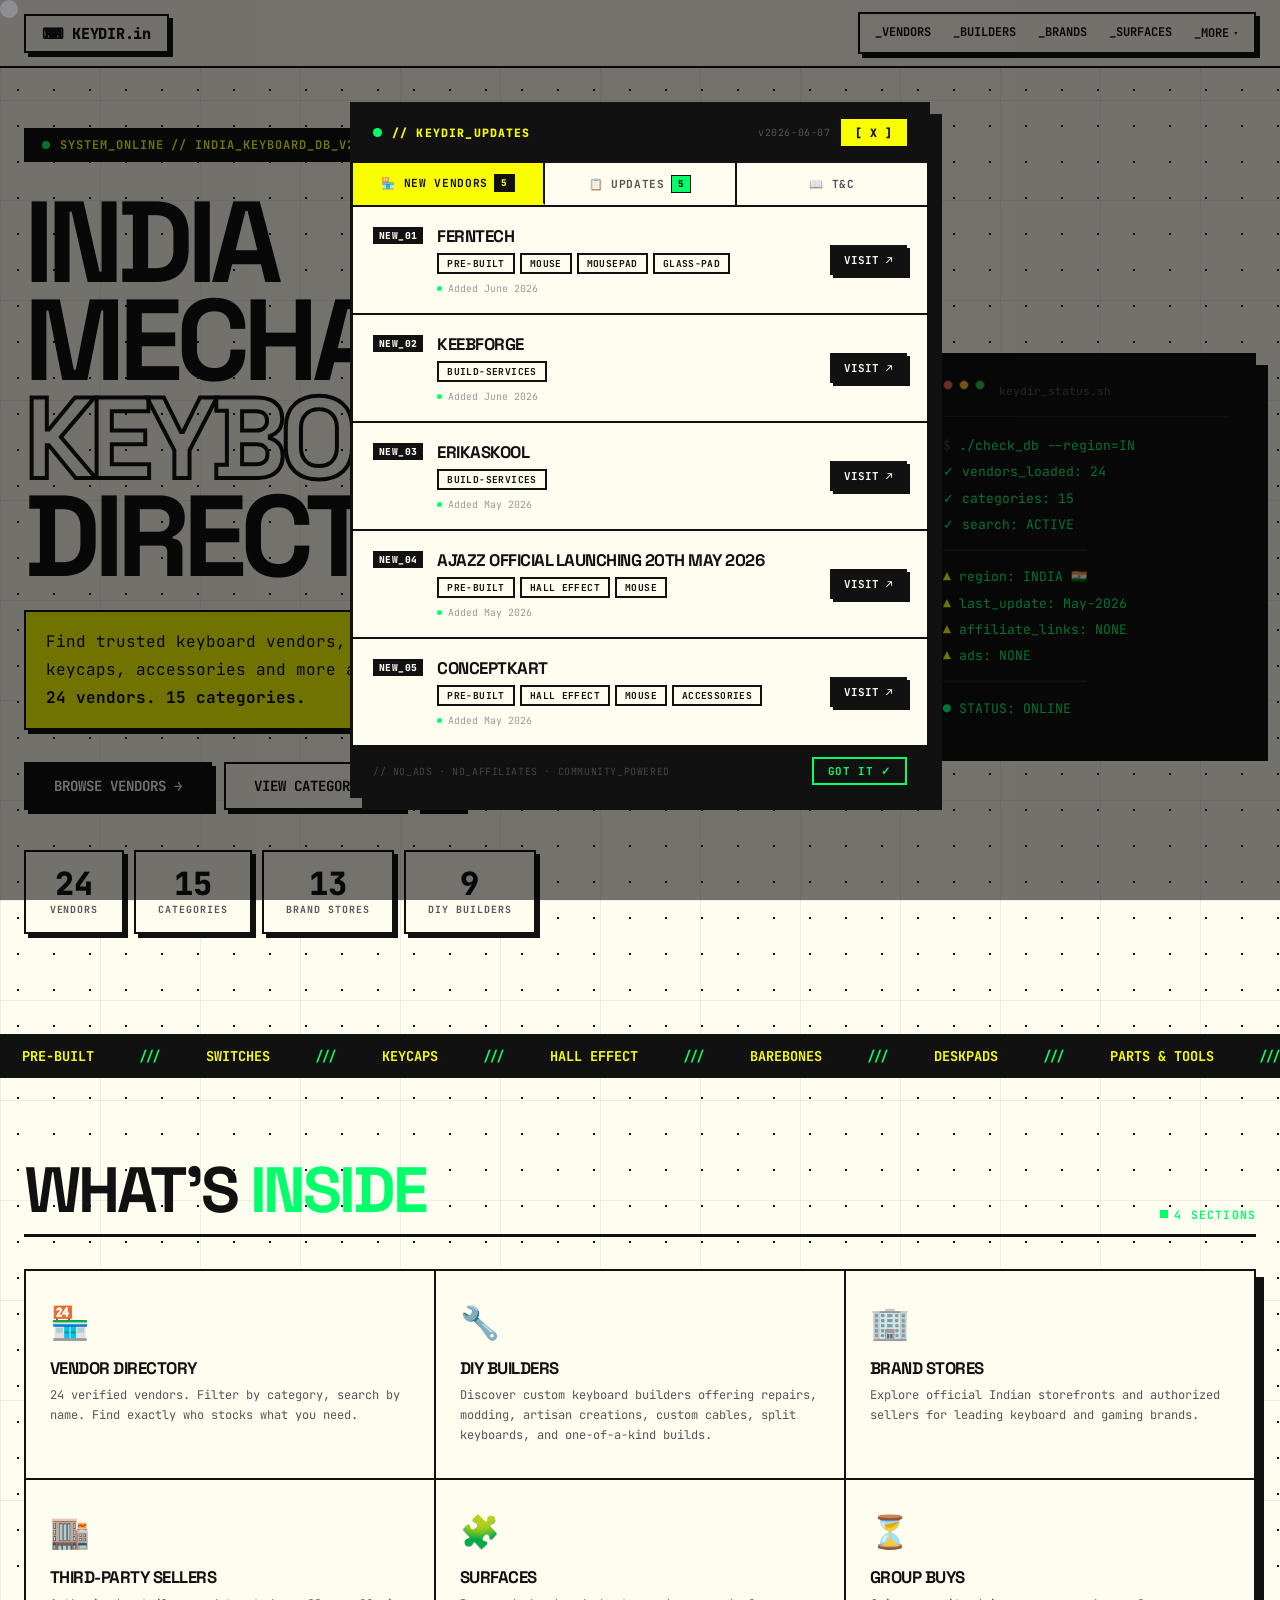
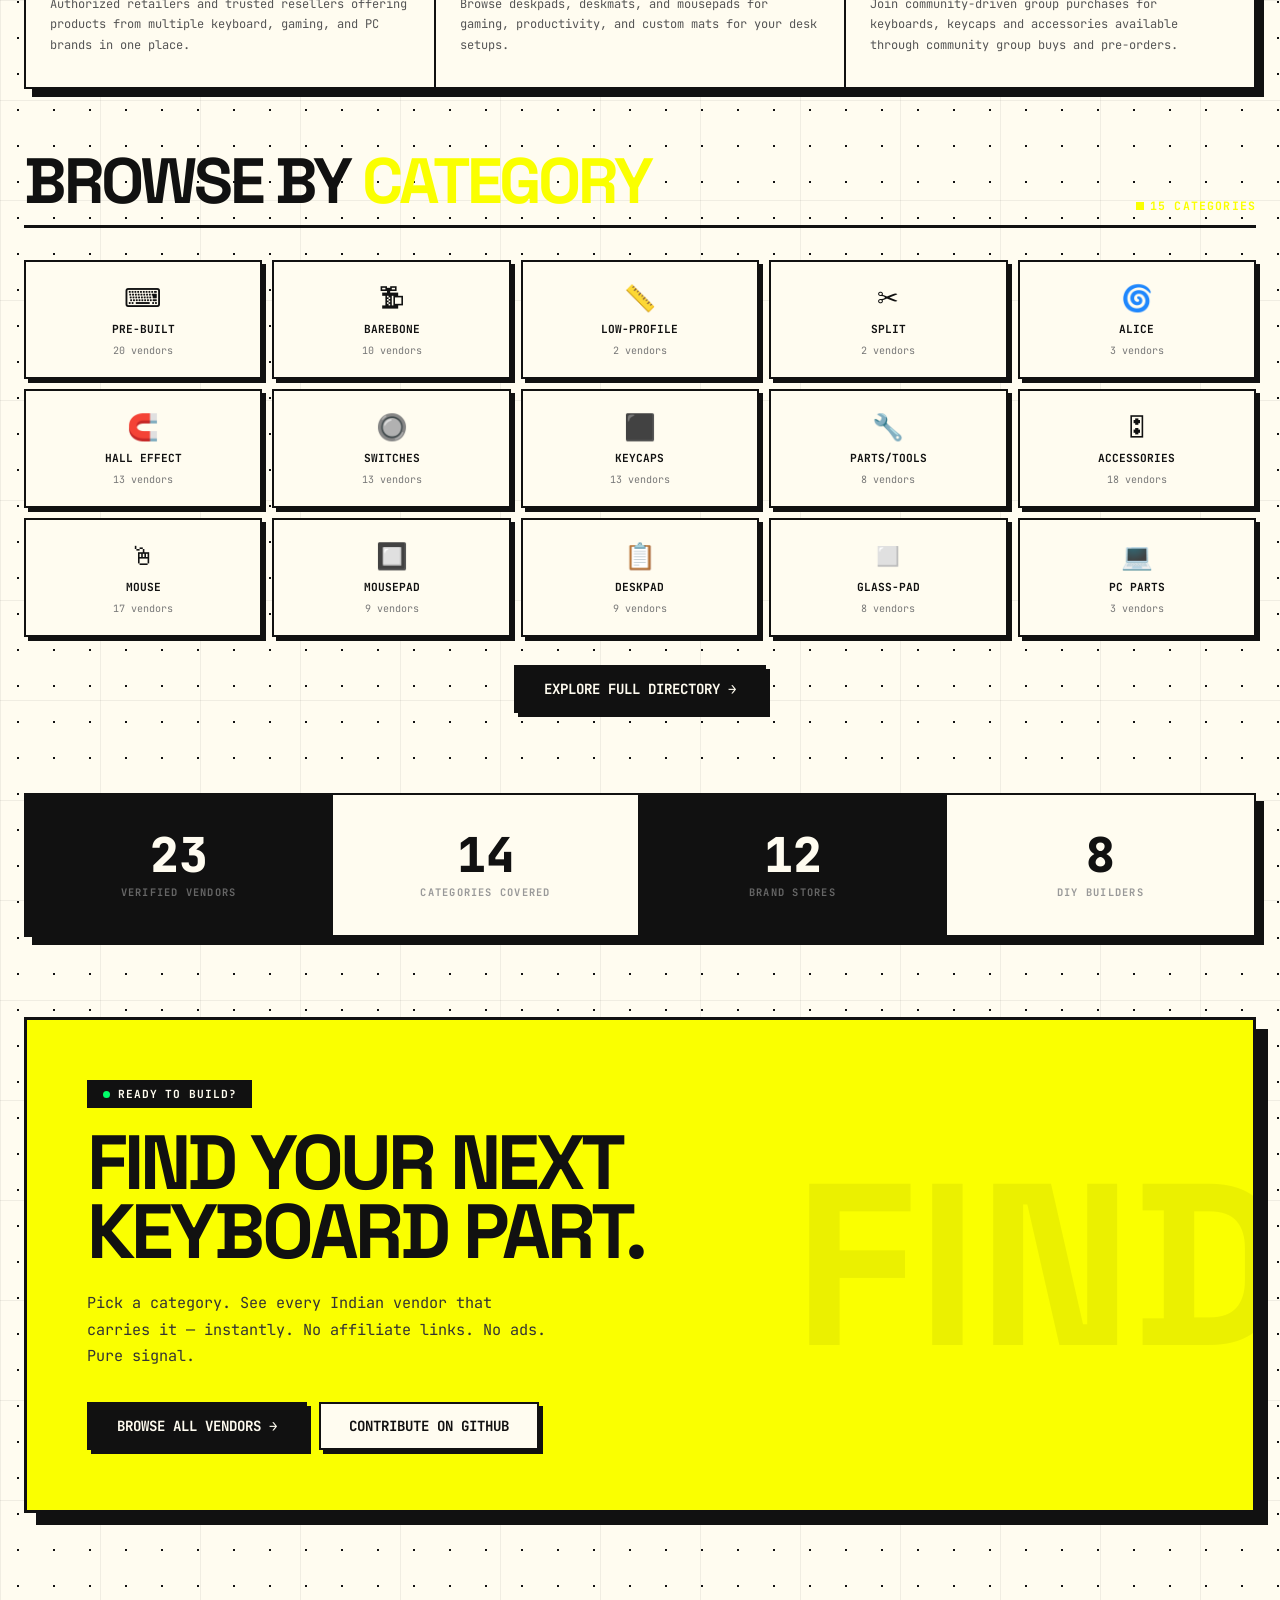
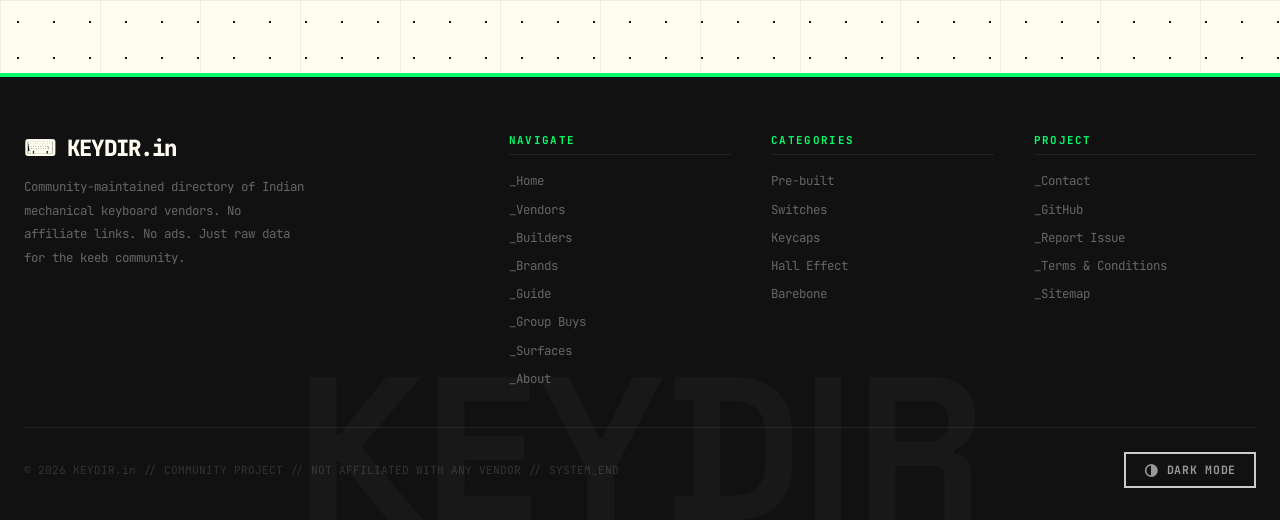
==== commit a02a1c3c: "FOOTER" ====
--- a/index.html
+++ b/index.html
@@ -804,7 +804,6 @@
           <li><a href="/groupbuy/">_Group Buys</a></li>
           <li><a href="/surfaces/">_Surfaces</a></li>
           <li><a href="/about/">_About</a></li>
-          <li><a href="https://keydir.in/assets/sitemap.xml" target="_blank">_Sitemap</a></li>
         </ul>
       </div>
 
@@ -826,6 +825,7 @@
           <li><a href="https://github.com/SHADOW269/Keydir.in" target="_blank" rel="noopener"> _GitHub</a></li>
           <li><a href="https://github.com/SHADOW269/Keydir.in/issues" target="_blank" rel="noopener"> _Report Issue</a></li>
           <li><a href="/terms-and-conditions/">_Terms & Conditions</a></li>
+          <li><a href="/assets/sitemap.xml" target="_blank">_Sitemap</a></li>
         </ul>
       </div>
     </div>
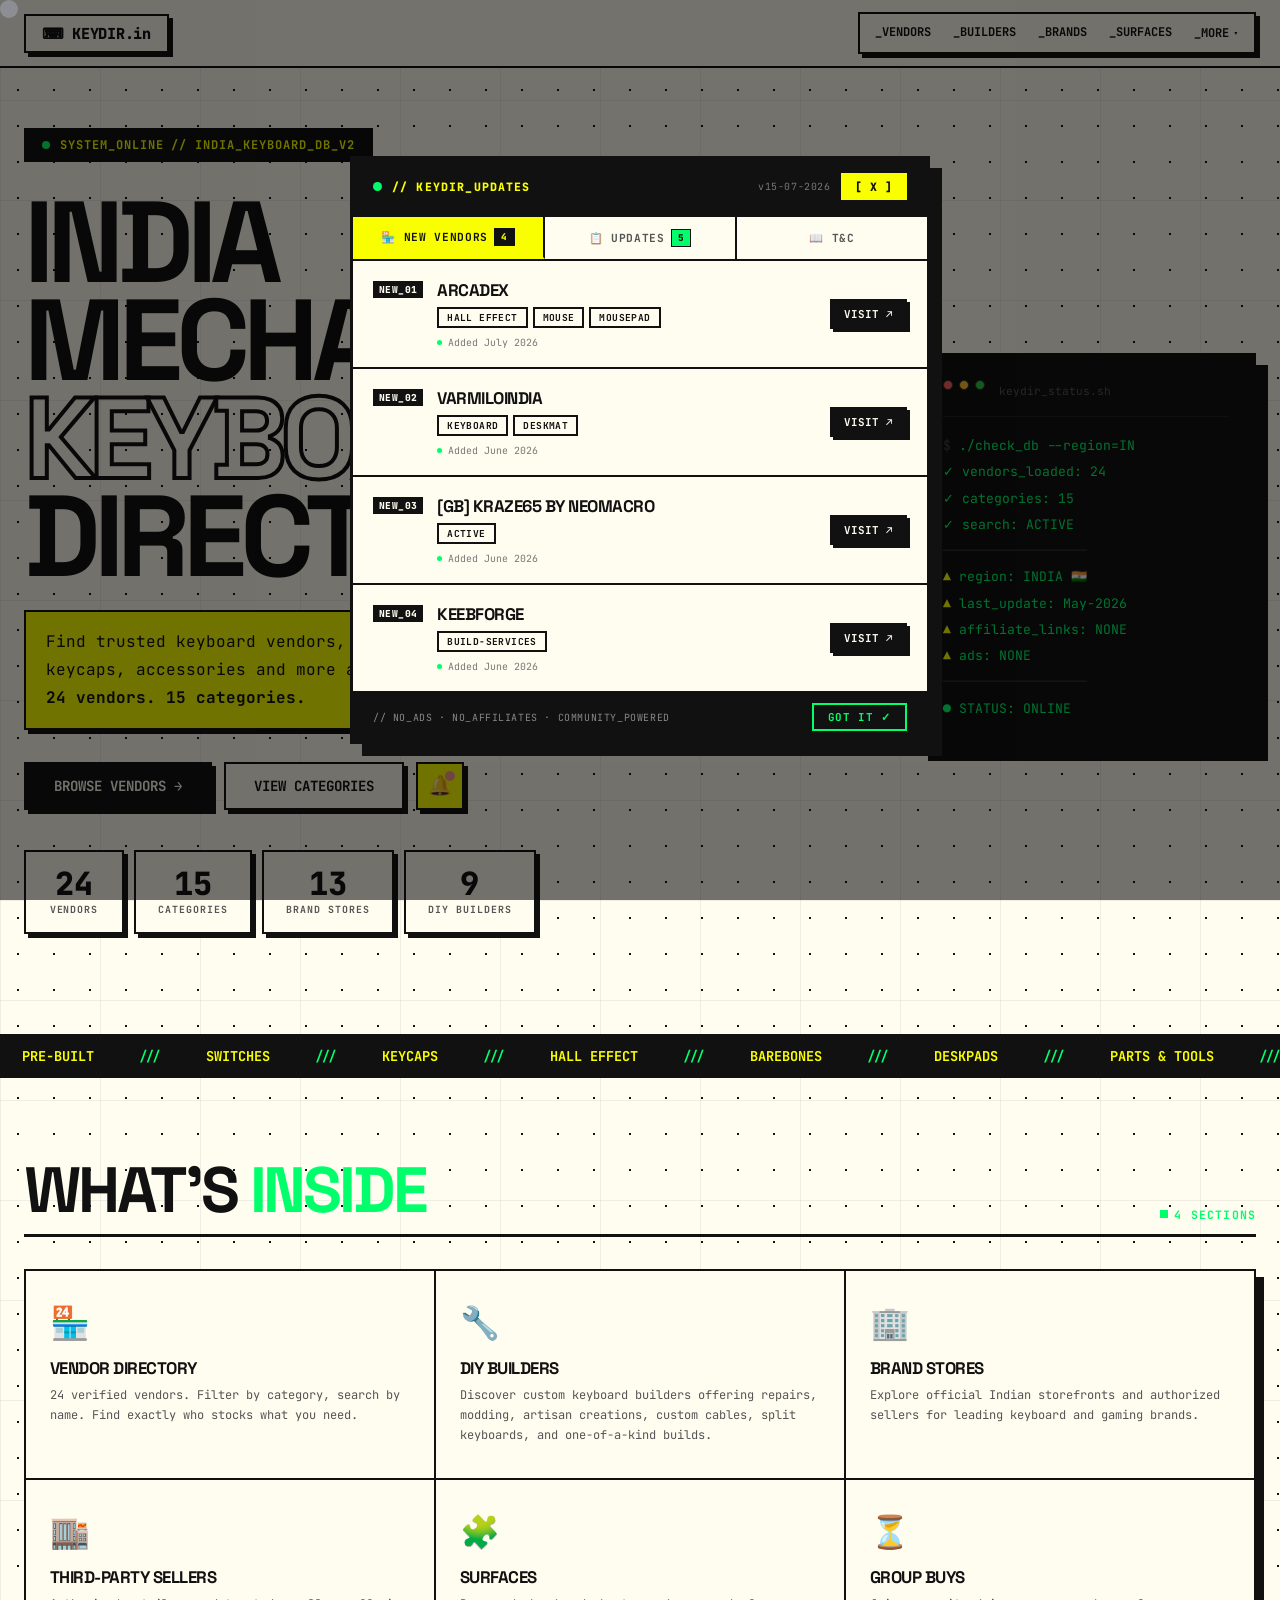
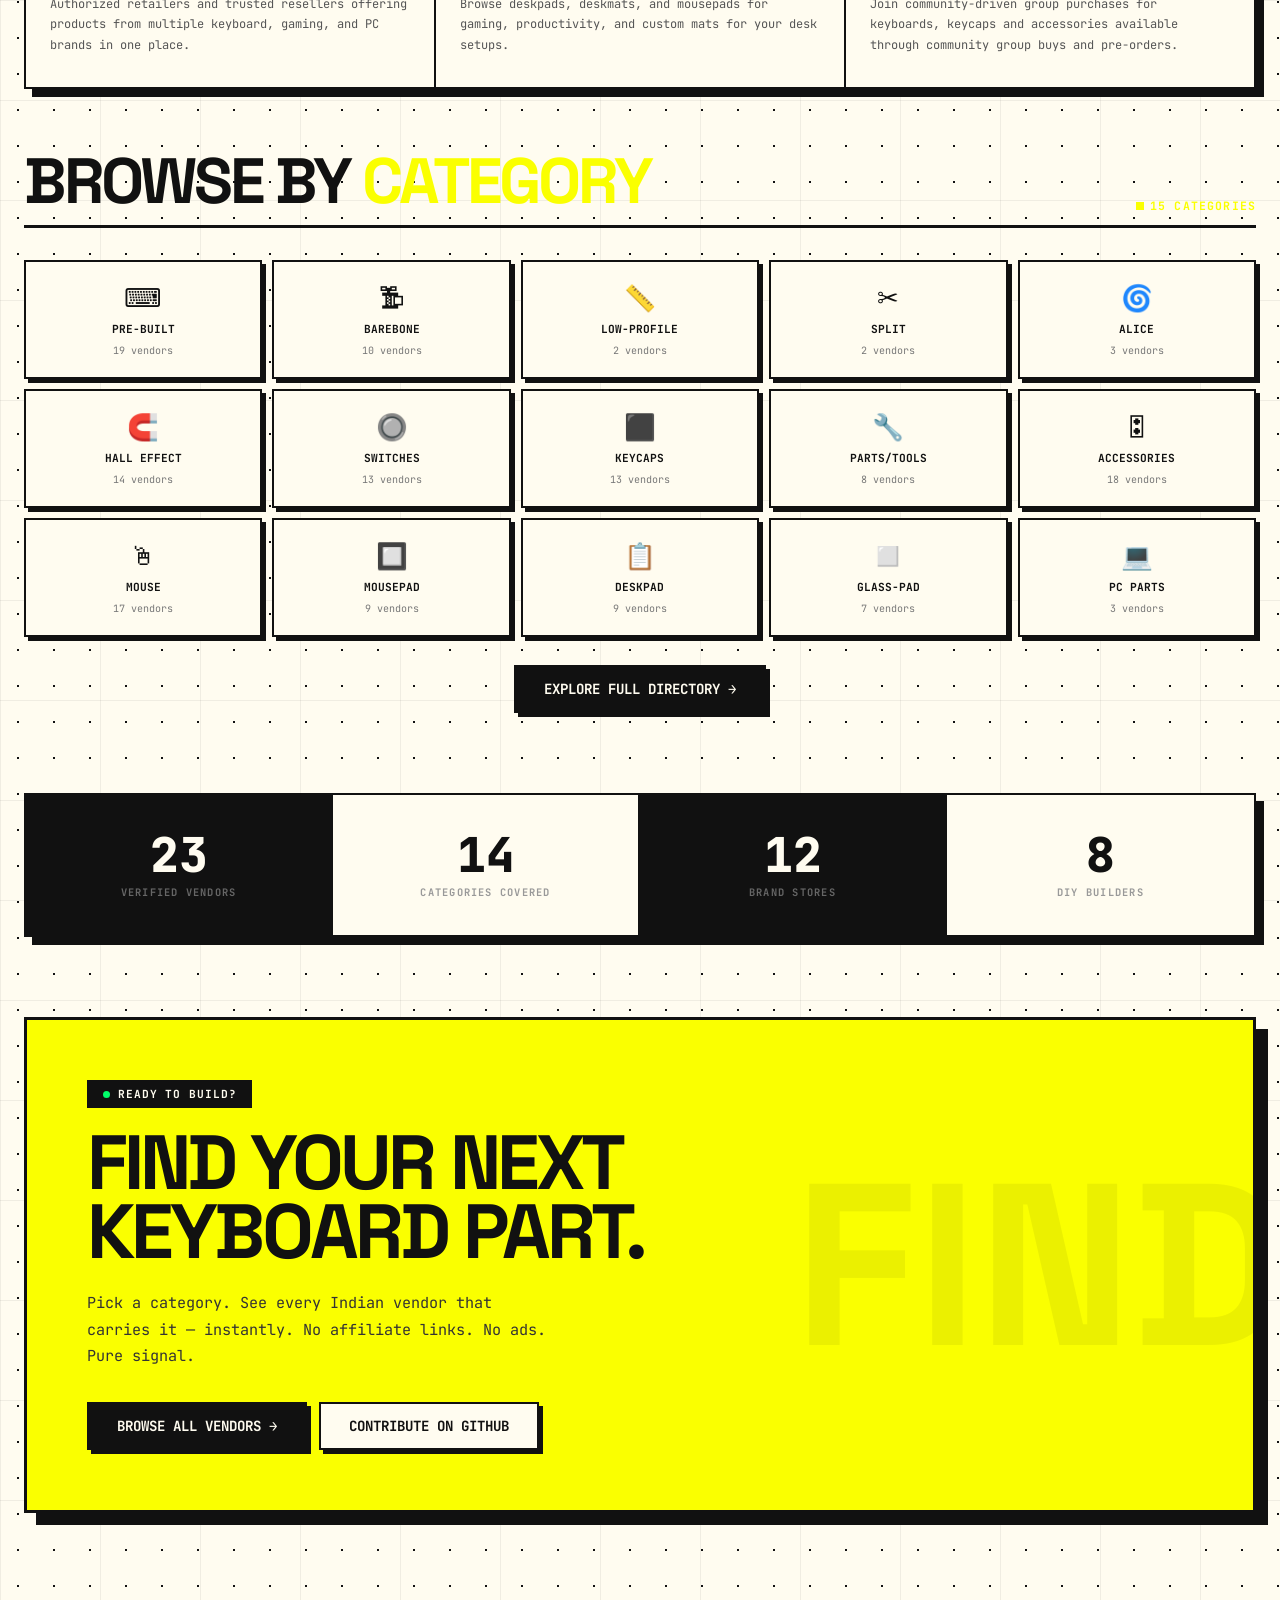
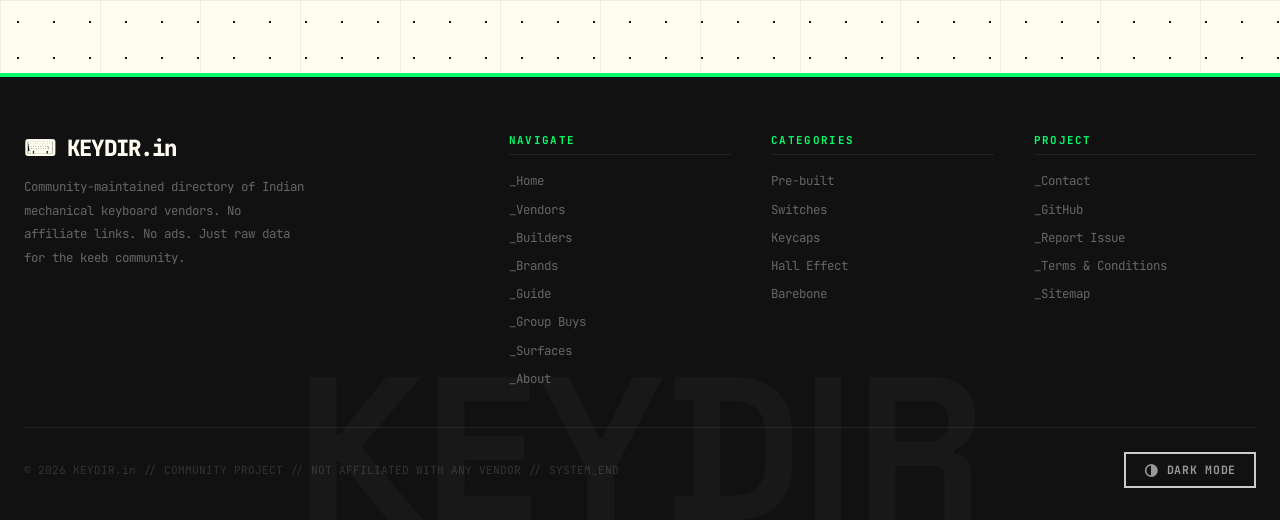
==== commit e3cea3db: "FIX POPUP" ====
--- a/index.html
+++ b/index.html
@@ -868,9 +868,8 @@
 
       // 2. Notification Updates System Bell trigger
       document.getElementById("heroBell")?.addEventListener("click", () => {
-        // Reset local storage flag to ensure popup re-opens immediately upon clicks
-        localStorage.removeItem("kd-popup-seen");
-        buildKeyDirPopup();
+        // Force re-open popup regardless of cooldown
+        buildKeyDirPopup(true);
       });
 
       // 3. Navigation Header Dropdown Logic Operations
